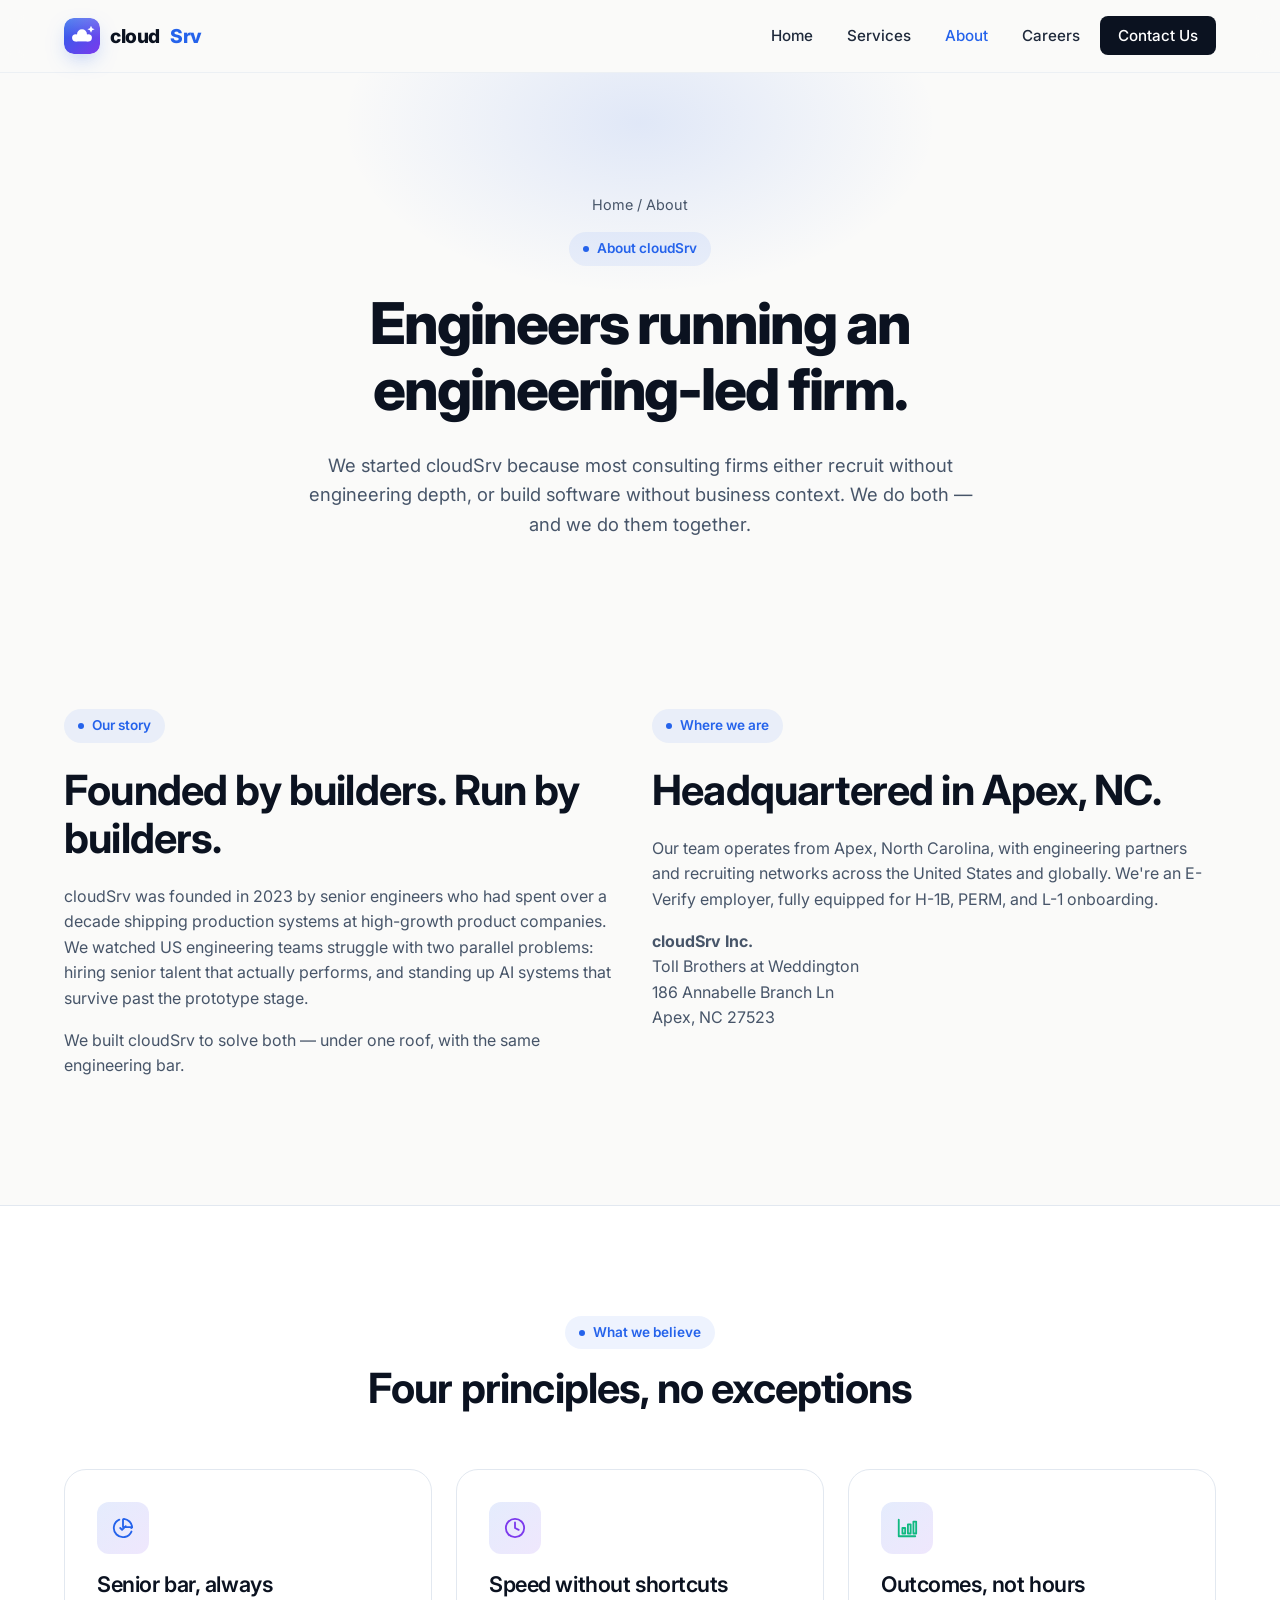
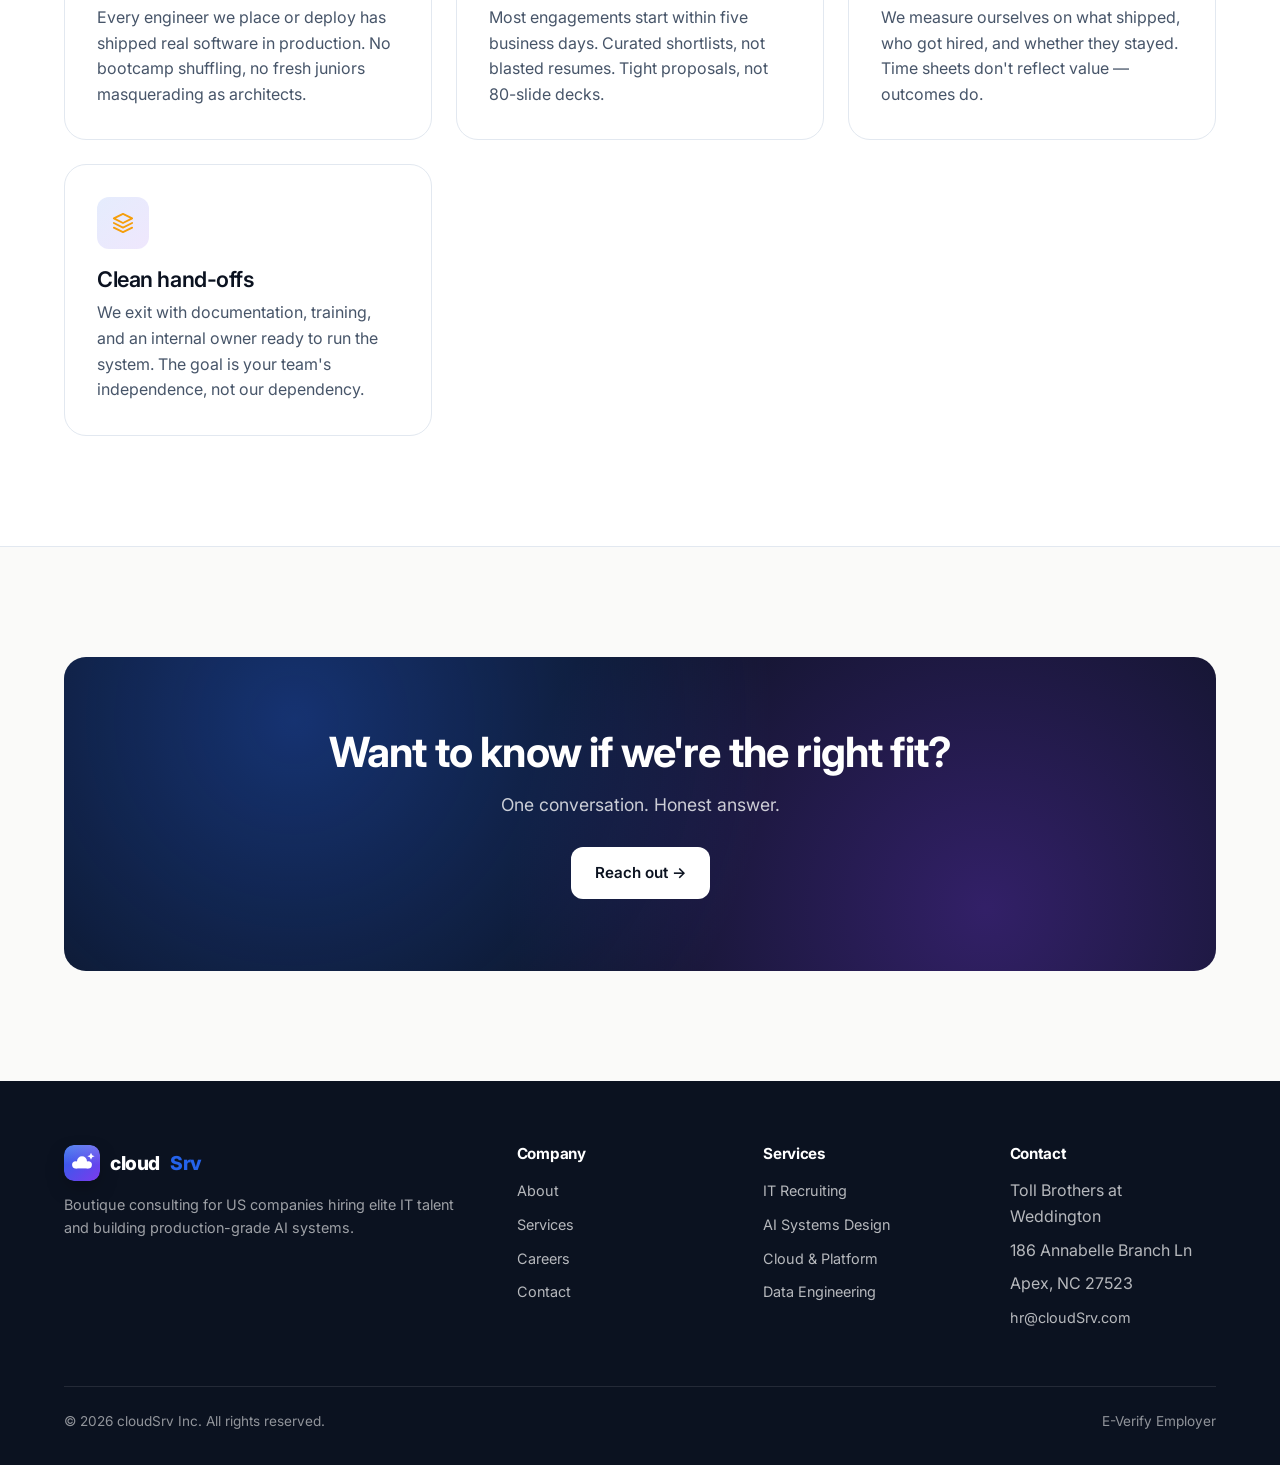
==== aboutus.html @ cf49ca16 "Add custom SVG logo: cloud silhouette with AI spark in gradient mark - New assets/logo.svg (40x40, s" ====
<!DOCTYPE html>
<html lang="en">
<head>
  <meta charset="UTF-8" />
  <meta name="viewport" content="width=device-width, initial-scale=1" />
  <title>About — cloudSrv</title>
  <meta name="description" content="cloudSrv is a US-based consulting firm pairing senior IT recruiting with AI systems design. Engineers running an engineering-led firm." />
  <link rel="icon" type="image/svg+xml" href="assets/logo.svg" />
  <link rel="alternate icon" type="image/png" href="images/favicon.png" />
  <link rel="preconnect" href="https://fonts.googleapis.com" />
  <link rel="preconnect" href="https://fonts.gstatic.com" crossorigin />
  <link href="https://fonts.googleapis.com/css2?family=Inter:wght@400;500;600;700;800;900&display=swap" rel="stylesheet" />
  <link rel="stylesheet" href="assets/style.css" />
</head>
<body>

<nav class="nav">
  <div class="container nav-inner">
    <a href="index.html" class="brand"><img class="brand-mark" src="assets/logo.svg" alt="cloudSrv logo" width="36" height="36">cloud<span class="brand-light">Srv</span></a>
    <button class="nav-toggle" aria-label="Menu" onclick="document.getElementById('navlinks').classList.toggle('open')"><span></span><span></span><span></span></button>
    <ul class="nav-links" id="navlinks">
      <li><a href="index.html">Home</a></li>
      <li><a href="services.html">Services</a></li>
      <li><a href="aboutus.html" class="active">About</a></li>
      <li><a href="careers.html">Careers</a></li>
      <li><a href="contactus.html" class="nav-cta">Contact Us</a></li>
    </ul>
  </div>
</nav>

<section class="page-head">
  <div class="container page-head-inner">
    <div class="crumbs"><a href="index.html">Home</a> / About</div>
    <span class="eyebrow">About cloudSrv</span>
    <h1>Engineers running an<br /><span class="gradient-text">engineering-led firm.</span></h1>
    <p class="lead" style="max-width:680px; margin: 12px auto 0;">We started cloudSrv because most consulting firms either recruit without engineering depth, or build software without business context. We do both — and we do them together.</p>
  </div>
</section>

<section class="section">
  <div class="container">
    <div class="grid grid-2" style="align-items:start;">
      <div>
        <span class="eyebrow">Our story</span>
        <h2>Founded by builders. Run by builders.</h2>
        <p>cloudSrv was founded in 2023 by senior engineers who had spent over a decade shipping production systems at high-growth product companies. We watched US engineering teams struggle with two parallel problems: hiring senior talent that actually performs, and standing up AI systems that survive past the prototype stage.</p>
        <p>We built cloudSrv to solve both — under one roof, with the same engineering bar.</p>
      </div>
      <div>
        <span class="eyebrow">Where we are</span>
        <h2>Headquartered in Apex, NC.</h2>
        <p>Our team operates from Apex, North Carolina, with engineering partners and recruiting networks across the United States and globally. We're an E-Verify employer, fully equipped for H-1B, PERM, and L-1 onboarding.</p>
        <p><strong>cloudSrv Inc.</strong><br />Toll Brothers at Weddington<br />186 Annabelle Branch Ln<br />Apex, NC 27523</p>
      </div>
    </div>
  </div>
</section>

<section class="section section-alt">
  <div class="container">
    <div class="section-head">
      <span class="eyebrow">What we believe</span>
      <h2>Four principles, no exceptions</h2>
    </div>
    <div class="grid grid-2">
      <div class="card">
        <div class="card-icon"><svg width="22" height="22" viewBox="0 0 24 24" fill="none" stroke="#2563EB" stroke-width="2" stroke-linecap="round" stroke-linejoin="round"><path d="m9 12 2 2 4-4"/><path d="M21 12c.552 0 1.005-.449.95-.998a10 10 0 0 0-8.953-8.951c-.55-.055-.998.398-.998.95v8h9z"/><path d="M21.21 15.89A10 10 0 1 1 8 2.83"/></svg></div>
        <h3>Senior bar, always</h3>
        <p>Every engineer we place or deploy has shipped real software in production. No bootcamp shuffling, no fresh juniors masquerading as architects.</p>
      </div>
      <div class="card">
        <div class="card-icon"><svg width="22" height="22" viewBox="0 0 24 24" fill="none" stroke="#7C3AED" stroke-width="2" stroke-linecap="round" stroke-linejoin="round"><circle cx="12" cy="12" r="10"/><polyline points="12 6 12 12 16 14"/></svg></div>
        <h3>Speed without shortcuts</h3>
        <p>Most engagements start within five business days. Curated shortlists, not blasted resumes. Tight proposals, not 80-slide decks.</p>
      </div>
      <div class="card">
        <div class="card-icon"><svg width="22" height="22" viewBox="0 0 24 24" fill="none" stroke="#10B981" stroke-width="2" stroke-linecap="round" stroke-linejoin="round"><path d="M3 3v18h18"/><rect x="7" y="12" width="3" height="6"/><rect x="13" y="8" width="3" height="10"/><rect x="19" y="5" width="3" height="13"/></svg></div>
        <h3>Outcomes, not hours</h3>
        <p>We measure ourselves on what shipped, who got hired, and whether they stayed. Time sheets don't reflect value — outcomes do.</p>
      </div>
      <div class="card">
        <div class="card-icon"><svg width="22" height="22" viewBox="0 0 24 24" fill="none" stroke="#F59E0B" stroke-width="2" stroke-linecap="round" stroke-linejoin="round"><path d="M12 2 2 7l10 5 10-5-10-5z"/><path d="m2 17 10 5 10-5"/><path d="m2 12 10 5 10-5"/></svg></div>
        <h3>Clean hand-offs</h3>
        <p>We exit with documentation, training, and an internal owner ready to run the system. The goal is your team's independence, not our dependency.</p>
      </div>
    </div>
  </div>
</section>

<section class="section">
  <div class="container">
    <div class="cta-band">
      <h2>Want to know if we're the right fit?</h2>
      <p>One conversation. Honest answer.</p>
      <a href="contactus.html" class="btn btn-primary">Reach out →</a>
    </div>
  </div>
</section>

<footer class="footer">
  <div class="container">
    <div class="footer-grid">
      <div>
        <div class="brand"><img class="brand-mark" src="assets/logo.svg" alt="cloudSrv logo" width="36" height="36">cloud<span class="brand-light">Srv</span></div>
        <p>Boutique consulting for US companies hiring elite IT talent and building production-grade AI systems.</p>
      </div>
      <div>
        <h4>Company</h4>
        <ul>
          <li><a href="aboutus.html">About</a></li>
          <li><a href="services.html">Services</a></li>
          <li><a href="careers.html">Careers</a></li>
          <li><a href="contactus.html">Contact</a></li>
        </ul>
      </div>
      <div>
        <h4>Services</h4>
        <ul>
          <li><a href="services.html#talent">IT Recruiting</a></li>
          <li><a href="services.html#ai">AI Systems Design</a></li>
          <li><a href="services.html#cloud">Cloud &amp; Platform</a></li>
          <li><a href="services.html#data">Data Engineering</a></li>
        </ul>
      </div>
      <div>
        <h4>Contact</h4>
        <ul>
          <li>Toll Brothers at Weddington</li>
          <li>186 Annabelle Branch Ln</li>
          <li>Apex, NC 27523</li>
          <li><a href="mailto:hr@cloudSrv.com">hr@cloudSrv.com</a></li>
        </ul>
      </div>
    </div>
    <div class="footer-bottom">
      <span>© 2026 cloudSrv Inc. All rights reserved.</span>
      <span>E-Verify Employer</span>
    </div>
  </div>
</footer>

</body>
</html>
---- assets/style.css ----
/* cloudSrv — Modern Design System */
:root {
  --ink: #0B1220;
  --ink-2: #1E293B;
  --muted: #475569;
  --muted-2: #64748B;
  --line: #E2E8F0;
  --bg: #FAFAF9;
  --surface: #FFFFFF;
  --surface-2: #F4F4F5;
  --accent: #2563EB;
  --accent-2: #7C3AED;
  --accent-soft: rgba(37, 99, 235, 0.08);
  --success: #10B981;
  --shadow-sm: 0 1px 2px rgba(15, 23, 42, 0.06);
  --shadow-md: 0 4px 16px rgba(15, 23, 42, 0.08);
  --shadow-lg: 0 24px 60px -20px rgba(15, 23, 42, 0.18);
  --radius: 14px;
  --radius-lg: 22px;
  --gradient: linear-gradient(135deg, #2563EB 0%, #7C3AED 100%);
  --gradient-soft: linear-gradient(135deg, rgba(37, 99, 235, 0.12) 0%, rgba(124, 58, 237, 0.12) 100%);
  --container: 1200px;
}

* { box-sizing: border-box; }
html, body { margin: 0; padding: 0; }
html { scroll-behavior: smooth; }

body {
  font-family: 'Inter', -apple-system, BlinkMacSystemFont, 'Segoe UI', Roboto, sans-serif;
  color: var(--ink);
  background: var(--bg);
  font-size: 16px;
  line-height: 1.6;
  -webkit-font-smoothing: antialiased;
  -moz-osx-font-smoothing: grayscale;
}

h1, h2, h3, h4, h5 { font-family: 'Inter', sans-serif; letter-spacing: -0.02em; line-height: 1.15; margin: 0 0 0.5em; color: var(--ink); font-weight: 700; }
h1 { font-size: clamp(2.2rem, 5vw, 3.6rem); letter-spacing: -0.035em; font-weight: 800; }
h2 { font-size: clamp(1.7rem, 3.5vw, 2.6rem); font-weight: 700; }
h3 { font-size: 1.35rem; font-weight: 600; }
p { margin: 0 0 1em; color: var(--muted); }
a { color: var(--accent); text-decoration: none; transition: color .2s ease; }
a:hover { color: var(--accent-2); }

.container { max-width: var(--container); margin: 0 auto; padding: 0 24px; }

/* ===== Navigation ===== */
.nav {
  position: sticky; top: 0; z-index: 50;
  backdrop-filter: saturate(180%) blur(14px);
  -webkit-backdrop-filter: saturate(180%) blur(14px);
  background: rgba(250, 250, 249, 0.78);
  border-bottom: 1px solid rgba(226, 232, 240, 0.6);
}
.nav-inner { display: flex; align-items: center; justify-content: space-between; height: 72px; }
.brand { display: flex; align-items: center; gap: 10px; font-weight: 800; font-size: 1.2rem; letter-spacing: -0.02em; color: var(--ink); }
.brand-mark {
  width: 36px; height: 36px;
  display: block;
  border-radius: 10px;
  box-shadow: 0 8px 22px -8px rgba(37, 99, 235, 0.55);
  transition: transform .2s ease, box-shadow .2s ease;
}
.brand:hover .brand-mark { transform: translateY(-1px); box-shadow: 0 12px 28px -10px rgba(124, 58, 237, 0.6); }
.footer .brand-mark { box-shadow: 0 8px 22px -8px rgba(0, 0, 0, 0.6); }
.brand span.brand-light { color: var(--accent); }
.nav-links { display: flex; gap: 6px; align-items: center; list-style: none; padding: 0; margin: 0; }
.nav-links a { color: var(--ink-2); font-weight: 500; padding: 8px 14px; border-radius: 8px; font-size: 0.95rem; transition: all .2s ease; }
.nav-links a:hover { background: var(--surface-2); color: var(--ink); }
.nav-links a.active { color: var(--accent); }
.nav-cta { background: var(--ink) !important; color: white !important; padding: 10px 18px !important; }
.nav-cta:hover { background: var(--accent) !important; color: white !important; }
.nav-toggle { display: none; background: none; border: none; cursor: pointer; padding: 8px; }
.nav-toggle span { display: block; width: 22px; height: 2px; background: var(--ink); margin: 5px 0; transition: .2s; }

/* ===== Buttons ===== */
.btn { display: inline-flex; align-items: center; gap: 8px; padding: 14px 24px; border-radius: 12px; font-weight: 600; font-size: 0.95rem; transition: all .2s ease; cursor: pointer; border: none; }
.btn-primary { background: var(--ink); color: white; }
.btn-primary:hover { background: var(--accent); color: white; transform: translateY(-1px); box-shadow: 0 10px 30px -10px rgba(37, 99, 235, 0.5); }
.btn-secondary { background: transparent; color: var(--ink); border: 1px solid var(--line); }
.btn-secondary:hover { border-color: var(--ink); color: var(--ink); background: var(--surface); }
.btn-accent { background: var(--gradient); color: white; }
.btn-accent:hover { transform: translateY(-1px); box-shadow: 0 14px 36px -10px rgba(37, 99, 235, 0.6); color: white; }

/* ===== Hero ===== */
.hero { padding: clamp(60px, 10vw, 120px) 0 clamp(80px, 12vw, 140px); position: relative; overflow: hidden; }
.hero::before {
  content: ''; position: absolute; top: -200px; right: -200px;
  width: 600px; height: 600px;
  background: radial-gradient(circle, rgba(37, 99, 235, 0.18) 0%, rgba(124, 58, 237, 0.08) 40%, transparent 70%);
  z-index: 0; pointer-events: none;
}
.hero::after {
  content: ''; position: absolute; bottom: -200px; left: -200px;
  width: 500px; height: 500px;
  background: radial-gradient(circle, rgba(124, 58, 237, 0.12) 0%, transparent 70%);
  z-index: 0; pointer-events: none;
}
.hero-inner { position: relative; z-index: 1; max-width: 880px; }
.eyebrow {
  display: inline-flex; align-items: center; gap: 8px;
  padding: 6px 14px; border-radius: 999px;
  background: var(--accent-soft); color: var(--accent);
  font-size: 0.85rem; font-weight: 600;
  margin-bottom: 24px;
}
.eyebrow::before { content: ''; width: 6px; height: 6px; border-radius: 50%; background: var(--accent); }
.hero h1 { margin-bottom: 24px; }
.hero h1 .gradient-text {
  background: var(--gradient); -webkit-background-clip: text; background-clip: text; color: transparent;
}
.hero p.lead { font-size: 1.2rem; color: var(--muted); margin-bottom: 36px; max-width: 640px; }
.hero-ctas { display: flex; gap: 12px; flex-wrap: wrap; }

/* ===== Sections ===== */
.section { padding: clamp(64px, 9vw, 110px) 0; }
.section-head { text-align: center; max-width: 760px; margin: 0 auto 56px; }
.section-head .eyebrow { margin-bottom: 16px; }
.section-head h2 { margin-bottom: 14px; }
.section-head p { font-size: 1.1rem; color: var(--muted); }
.section-alt { background: var(--surface); border-top: 1px solid var(--line); border-bottom: 1px solid var(--line); }

/* ===== Cards / Grid ===== */
.grid { display: grid; gap: 24px; }
.grid-2 { grid-template-columns: repeat(auto-fit, minmax(320px, 1fr)); }
.grid-3 { grid-template-columns: repeat(auto-fit, minmax(280px, 1fr)); }
.grid-4 { grid-template-columns: repeat(auto-fit, minmax(220px, 1fr)); }

.card {
  background: var(--surface);
  border: 1px solid var(--line);
  border-radius: var(--radius-lg);
  padding: 32px;
  transition: all .3s ease;
  position: relative;
  overflow: hidden;
}
.card:hover { transform: translateY(-4px); box-shadow: var(--shadow-lg); border-color: transparent; }
.card-icon {
  width: 52px; height: 52px; border-radius: 12px;
  background: var(--gradient-soft);
  display: grid; place-items: center;
  margin-bottom: 18px;
  font-size: 1.4rem;
}
.card h3 { margin-bottom: 8px; }
.card p { margin-bottom: 0; }
.card-feature { padding: 40px; }
.card-feature h3 { font-size: 1.6rem; }

.card-grad {
  background: var(--gradient);
  color: white; border: none;
}
.card-grad h3, .card-grad p { color: white; }
.card-grad p { opacity: 0.92; }
.card-grad .card-icon { background: rgba(255, 255, 255, 0.18); }

/* ===== Stats strip ===== */
.stats { display: grid; grid-template-columns: repeat(auto-fit, minmax(180px, 1fr)); gap: 24px; padding: 40px 0; border-top: 1px solid var(--line); border-bottom: 1px solid var(--line); }
.stat { text-align: center; }
.stat-num { font-size: clamp(2rem, 4vw, 2.8rem); font-weight: 800; letter-spacing: -0.03em; background: var(--gradient); -webkit-background-clip: text; background-clip: text; color: transparent; }
.stat-label { color: var(--muted); font-size: 0.95rem; }

/* ===== Process steps ===== */
.steps { display: grid; grid-template-columns: repeat(auto-fit, minmax(220px, 1fr)); gap: 24px; counter-reset: step; }
.step { padding: 28px; background: var(--surface); border: 1px solid var(--line); border-radius: var(--radius); counter-increment: step; position: relative; }
.step::before {
  content: counter(step, decimal-leading-zero);
  position: absolute; top: 20px; right: 24px;
  font-size: 2.4rem; font-weight: 800; letter-spacing: -0.03em;
  background: var(--gradient); -webkit-background-clip: text; background-clip: text; color: transparent;
  opacity: 0.4;
}
.step h4 { margin: 0 0 8px; font-size: 1.1rem; }
.step p { margin: 0; font-size: 0.95rem; }

/* ===== CTA band ===== */
.cta-band {
  background: var(--ink);
  color: white;
  border-radius: var(--radius-lg);
  padding: clamp(40px, 6vw, 72px);
  text-align: center;
  position: relative; overflow: hidden;
}
.cta-band::before {
  content: ''; position: absolute; inset: 0;
  background: radial-gradient(circle at 20% 20%, rgba(37, 99, 235, 0.4), transparent 50%),
              radial-gradient(circle at 80% 80%, rgba(124, 58, 237, 0.35), transparent 50%);
  pointer-events: none;
}
.cta-band > * { position: relative; z-index: 1; }
.cta-band h2 { color: white; margin-bottom: 14px; }
.cta-band p { color: rgba(255, 255, 255, 0.78); font-size: 1.1rem; margin-bottom: 28px; }
.cta-band .btn-primary { background: white; color: var(--ink); }
.cta-band .btn-primary:hover { background: var(--accent); color: white; }

/* ===== Page headers (inner pages) ===== */
.page-head { padding: clamp(80px, 10vw, 120px) 0 clamp(40px, 6vw, 60px); position: relative; overflow: hidden; }
.page-head::before {
  content: ''; position: absolute; top: -150px; left: 50%; transform: translateX(-50%);
  width: 700px; height: 400px;
  background: radial-gradient(ellipse, rgba(37, 99, 235, 0.12) 0%, transparent 60%);
  pointer-events: none;
}
.page-head-inner { position: relative; z-index: 1; text-align: center; }
.crumbs { color: var(--muted); font-size: 0.9rem; margin-bottom: 16px; }
.crumbs a { color: var(--muted); }
.crumbs a:hover { color: var(--accent); }

/* ===== Job posting card (careers) ===== */
.job {
  background: var(--surface);
  border: 1px solid var(--line);
  border-radius: var(--radius-lg);
  padding: 40px;
  margin-bottom: 32px;
  box-shadow: var(--shadow-sm);
}
.job-header { display: flex; flex-wrap: wrap; justify-content: space-between; align-items: flex-start; gap: 16px; padding-bottom: 24px; margin-bottom: 28px; border-bottom: 1px solid var(--line); }
.job-title h2 { font-size: 1.7rem; margin-bottom: 8px; }
.job-meta { display: flex; gap: 16px; flex-wrap: wrap; font-size: 0.9rem; color: var(--muted); }
.job-meta span { display: inline-flex; align-items: center; gap: 6px; }
.job-tag { display: inline-block; padding: 6px 14px; background: var(--accent-soft); color: var(--accent); border-radius: 999px; font-size: 0.85rem; font-weight: 600; }
.job-section { margin-bottom: 22px; }
.job-section:last-child { margin-bottom: 0; }
.job-section h4 { font-size: 0.85rem; text-transform: uppercase; letter-spacing: 0.08em; color: var(--muted); font-weight: 600; margin-bottom: 8px; }
.job-section p, .job-section li { color: var(--ink-2); }
.job-section ul { padding-left: 20px; margin: 0; }
.job-section ul li { margin-bottom: 6px; }
.job-skills { display: flex; flex-wrap: wrap; gap: 8px; }
.job-skills span { padding: 6px 12px; background: var(--surface-2); border-radius: 8px; font-size: 0.85rem; color: var(--ink-2); border: 1px solid var(--line); }
.job-apply { background: var(--surface-2); border-radius: var(--radius); padding: 20px 24px; margin-top: 28px; }
.job-apply strong { color: var(--ink); }

/* ===== Contact ===== */
.contact-grid { display: grid; grid-template-columns: 1fr 1fr; gap: 48px; align-items: start; }
@media (max-width: 768px) { .contact-grid { grid-template-columns: 1fr; gap: 32px; } }
.contact-info { display: flex; flex-direction: column; gap: 20px; }
.contact-item { display: flex; gap: 14px; align-items: flex-start; padding: 16px; background: var(--surface); border: 1px solid var(--line); border-radius: var(--radius); }
.contact-item-icon { width: 40px; height: 40px; border-radius: 10px; background: var(--accent-soft); display: grid; place-items: center; flex-shrink: 0; }
.contact-item h4 { font-size: 0.85rem; text-transform: uppercase; letter-spacing: 0.06em; color: var(--muted); font-weight: 600; margin-bottom: 4px; }
.contact-item p { margin: 0; color: var(--ink); }
.form-row { display: grid; grid-template-columns: 1fr 1fr; gap: 16px; margin-bottom: 16px; }
@media (max-width: 600px) { .form-row { grid-template-columns: 1fr; } }
.form-field { display: flex; flex-direction: column; gap: 6px; margin-bottom: 16px; }
.form-field label { font-size: 0.85rem; font-weight: 600; color: var(--ink-2); }
.form-field input, .form-field textarea { padding: 12px 14px; border: 1px solid var(--line); border-radius: 10px; font-family: inherit; font-size: 0.95rem; background: var(--surface); transition: border-color .2s; }
.form-field input:focus, .form-field textarea:focus { outline: none; border-color: var(--accent); box-shadow: 0 0 0 3px var(--accent-soft); }
.form-field textarea { min-height: 140px; resize: vertical; }

/* ===== Footer ===== */
.footer { background: var(--ink); color: rgba(255, 255, 255, 0.7); padding: 64px 0 32px; }
.footer-grid { display: grid; grid-template-columns: 2fr 1fr 1fr 1fr; gap: 40px; margin-bottom: 48px; }
@media (max-width: 768px) { .footer-grid { grid-template-columns: 1fr 1fr; } }
@media (max-width: 480px) { .footer-grid { grid-template-columns: 1fr; } }
.footer h4 { color: white; font-size: 0.95rem; margin-bottom: 16px; }
.footer p { color: rgba(255, 255, 255, 0.6); font-size: 0.9rem; }
.footer ul { list-style: none; padding: 0; margin: 0; }
.footer ul li { margin-bottom: 8px; }
.footer ul a { color: rgba(255, 255, 255, 0.7); font-size: 0.9rem; }
.footer ul a:hover { color: white; }
.footer .brand { color: white; margin-bottom: 12px; }
.footer-bottom { border-top: 1px solid rgba(255, 255, 255, 0.1); padding-top: 24px; display: flex; justify-content: space-between; align-items: center; flex-wrap: wrap; gap: 12px; font-size: 0.85rem; color: rgba(255, 255, 255, 0.55); }
.footer-bottom a { color: rgba(255, 255, 255, 0.7); }

/* ===== Utility ===== */
.mt-0 { margin-top: 0; }
.text-center { text-align: center; }
.lead { font-size: 1.15rem; color: var(--muted); }
.divider { height: 1px; background: var(--line); margin: 48px 0; border: none; }

/* ===== Mobile ===== */
@media (max-width: 820px) {
  .nav-toggle { display: block; }
  .nav-links { display: none; position: absolute; top: 72px; left: 0; right: 0; background: var(--surface); border-bottom: 1px solid var(--line); flex-direction: column; padding: 16px; gap: 4px; box-shadow: var(--shadow-md); }
  .nav-links.open { display: flex; }
  .nav-links a { width: 100%; padding: 12px 16px; }
}
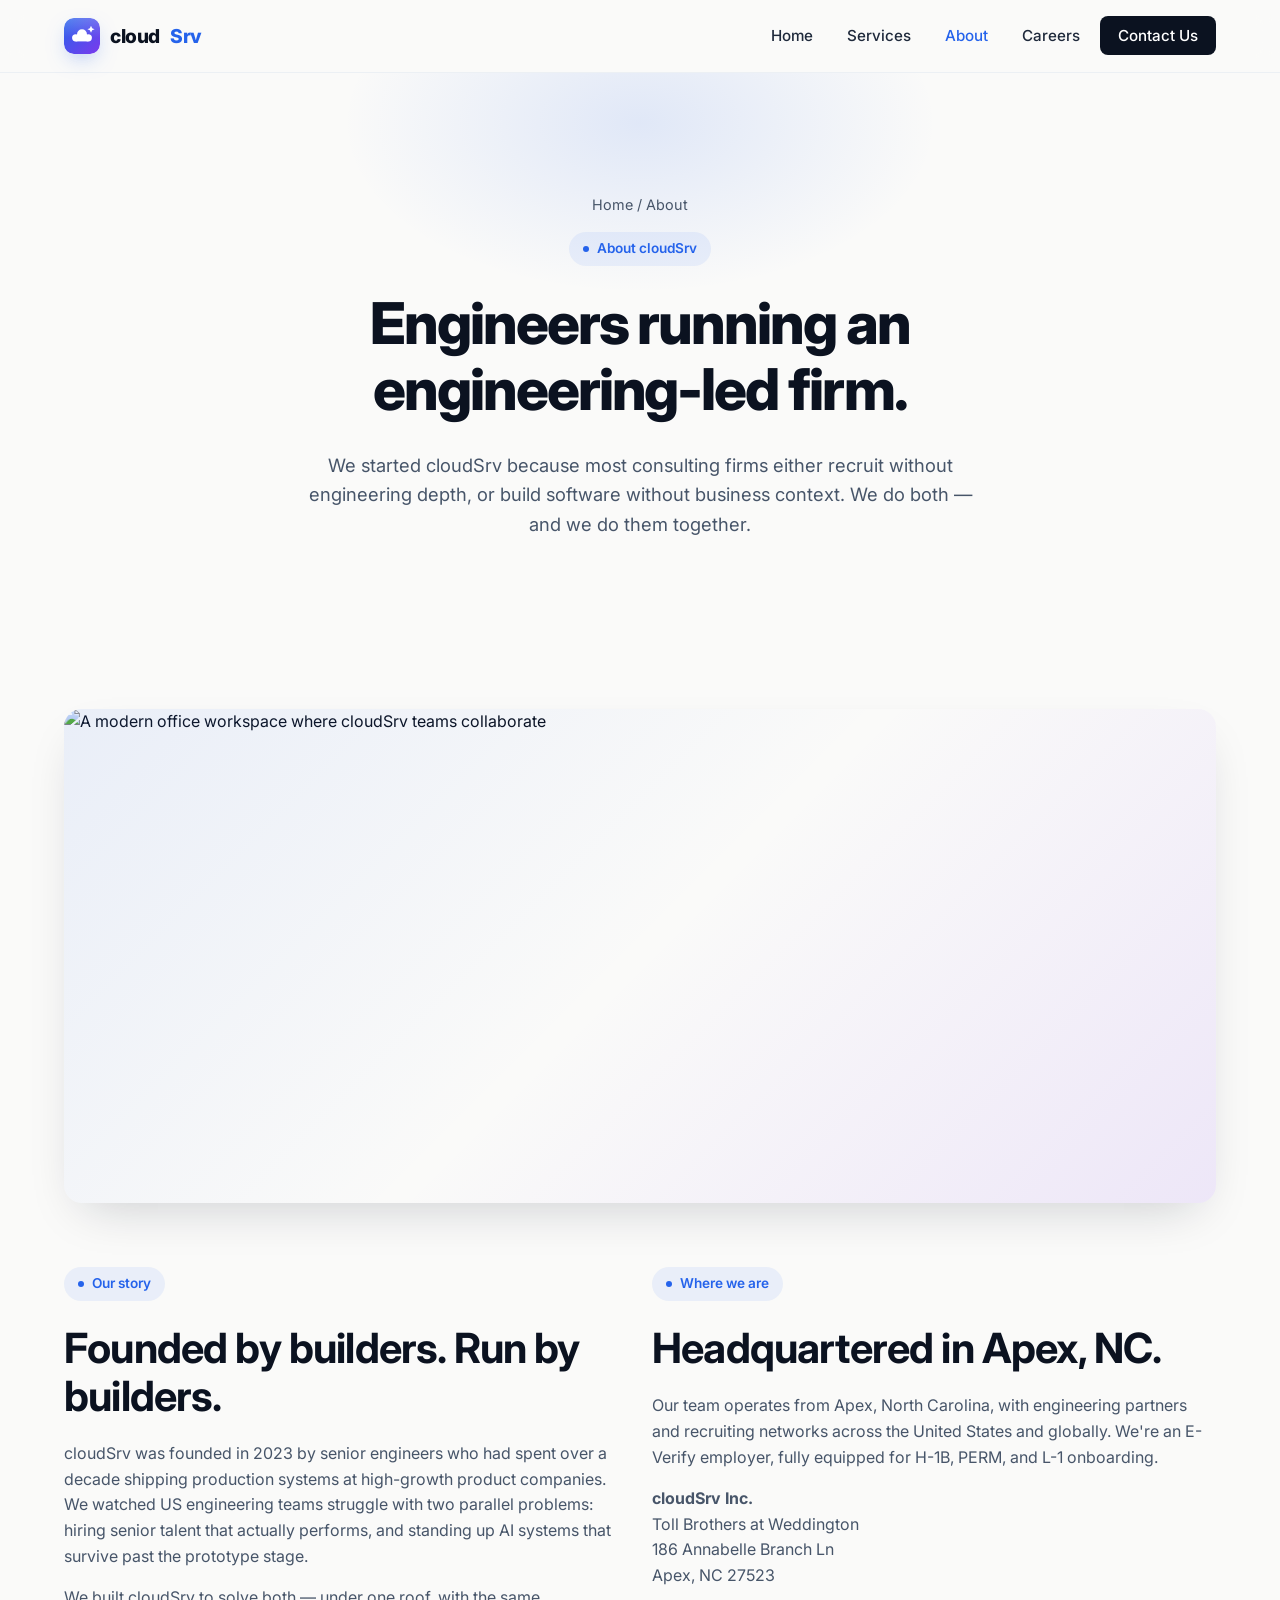
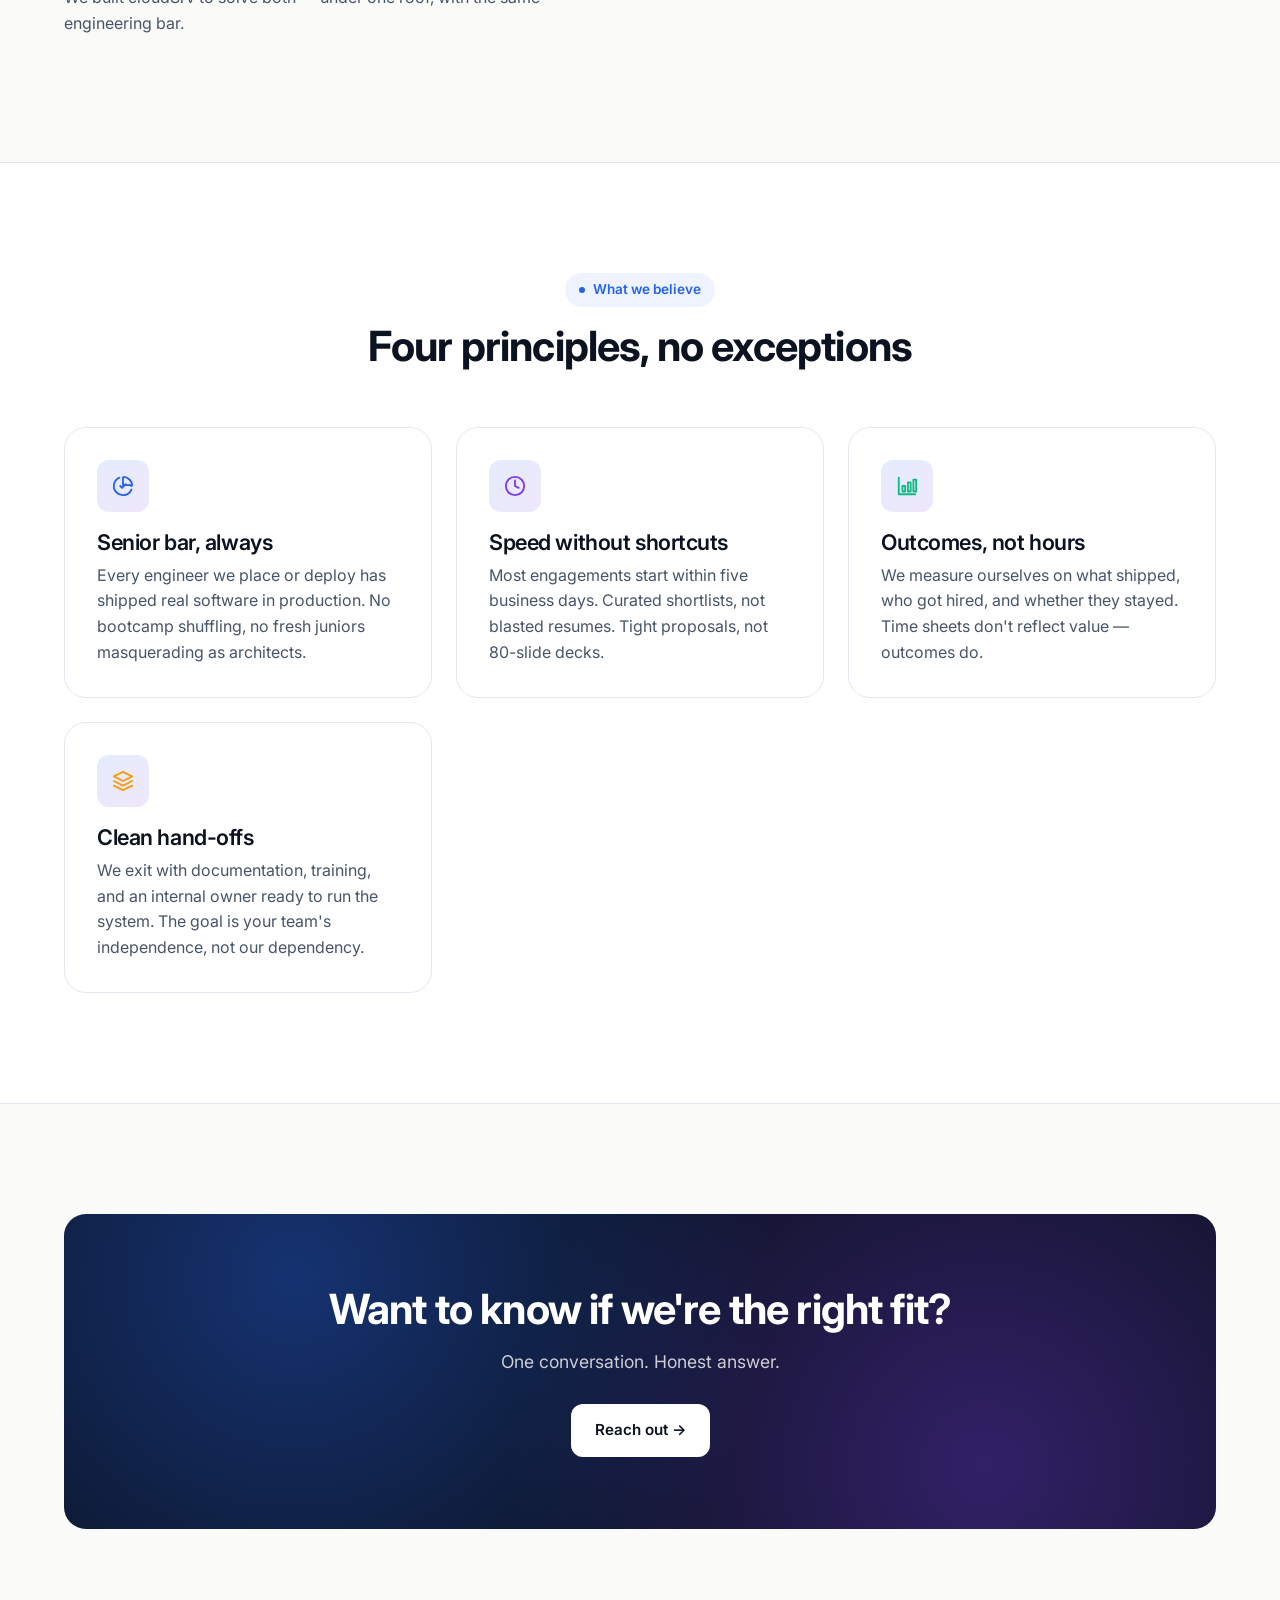
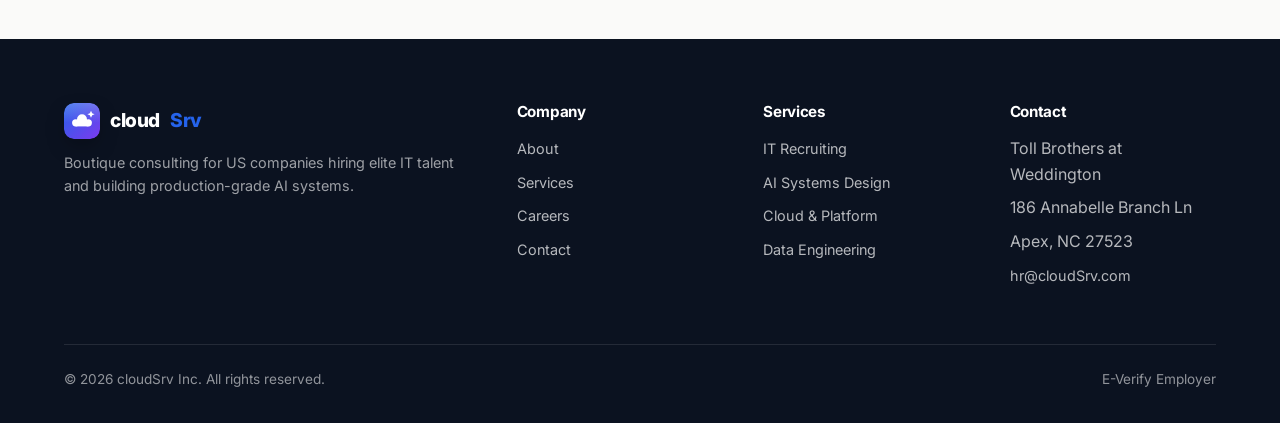
==== commit 86ca9d3a: "Add hero and section photography (Unsplash CDN) - Home: 2-column hero with team collaboration photo " ====
--- a/aboutus.html
+++ b/aboutus.html
@@ -39,6 +39,9 @@
 
 <section class="section">
   <div class="container">
+    <div class="section-media" style="margin-bottom:64px;">
+      <img src="https://images.unsplash.com/photo-1497366754035-f200968a6e72?w=1600&amp;q=80&amp;auto=format&amp;fit=crop" alt="A modern office workspace where cloudSrv teams collaborate" loading="lazy" style="aspect-ratio: 21/9;" />
+    </div>
     <div class="grid grid-2" style="align-items:start;">
       <div>
         <span class="eyebrow">Our story</span>
--- a/assets/style.css
+++ b/assets/style.css
@@ -99,6 +99,18 @@
   z-index: 0; pointer-events: none;
 }
 .hero-inner { position: relative; z-index: 1; max-width: 880px; }
+.hero-grid { display: grid; grid-template-columns: 1.05fr 1fr; gap: 64px; align-items: center; position: relative; z-index: 1; }
+.hero-grid .hero-inner { max-width: none; }
+@media (max-width: 960px) { .hero-grid { grid-template-columns: 1fr; gap: 48px; } }
+.hero-media { position: relative; border-radius: 22px; overflow: hidden; box-shadow: 0 28px 60px -22px rgba(15, 23, 42, 0.28); transform: rotate(0.2deg); }
+.hero-media img { width: 100%; height: 100%; object-fit: cover; aspect-ratio: 4/3.2; display: block; }
+.hero-media::after { content: ''; position: absolute; inset: 0; background: linear-gradient(135deg, rgba(37, 99, 235, 0.14), transparent 45%, rgba(124, 58, 237, 0.18)); pointer-events: none; }
+.hero-media-badge { position: absolute; bottom: 18px; left: 18px; padding: 8px 14px; border-radius: 999px; background: rgba(255, 255, 255, 0.94); backdrop-filter: blur(10px); font-size: 0.85rem; font-weight: 600; color: var(--ink); display: inline-flex; align-items: center; gap: 8px; box-shadow: var(--shadow-md); }
+.hero-media-badge::before { content: ''; width: 8px; height: 8px; border-radius: 50%; background: var(--success); box-shadow: 0 0 0 4px rgba(16, 185, 129, 0.2); }
+.section-media { border-radius: 18px; overflow: hidden; box-shadow: 0 20px 48px -20px rgba(15, 23, 42, 0.22); position: relative; }
+.section-media img { width: 100%; aspect-ratio: 16/10; object-fit: cover; display: block; transition: transform .5s ease; }
+.section-media:hover img { transform: scale(1.03); }
+.section-media::after { content: ''; position: absolute; inset: 0; background: linear-gradient(135deg, rgba(37, 99, 235, 0.08), transparent 50%, rgba(124, 58, 237, 0.1)); pointer-events: none; }
 .eyebrow {
   display: inline-flex; align-items: center; gap: 8px;
   padding: 6px 14px; border-radius: 999px;
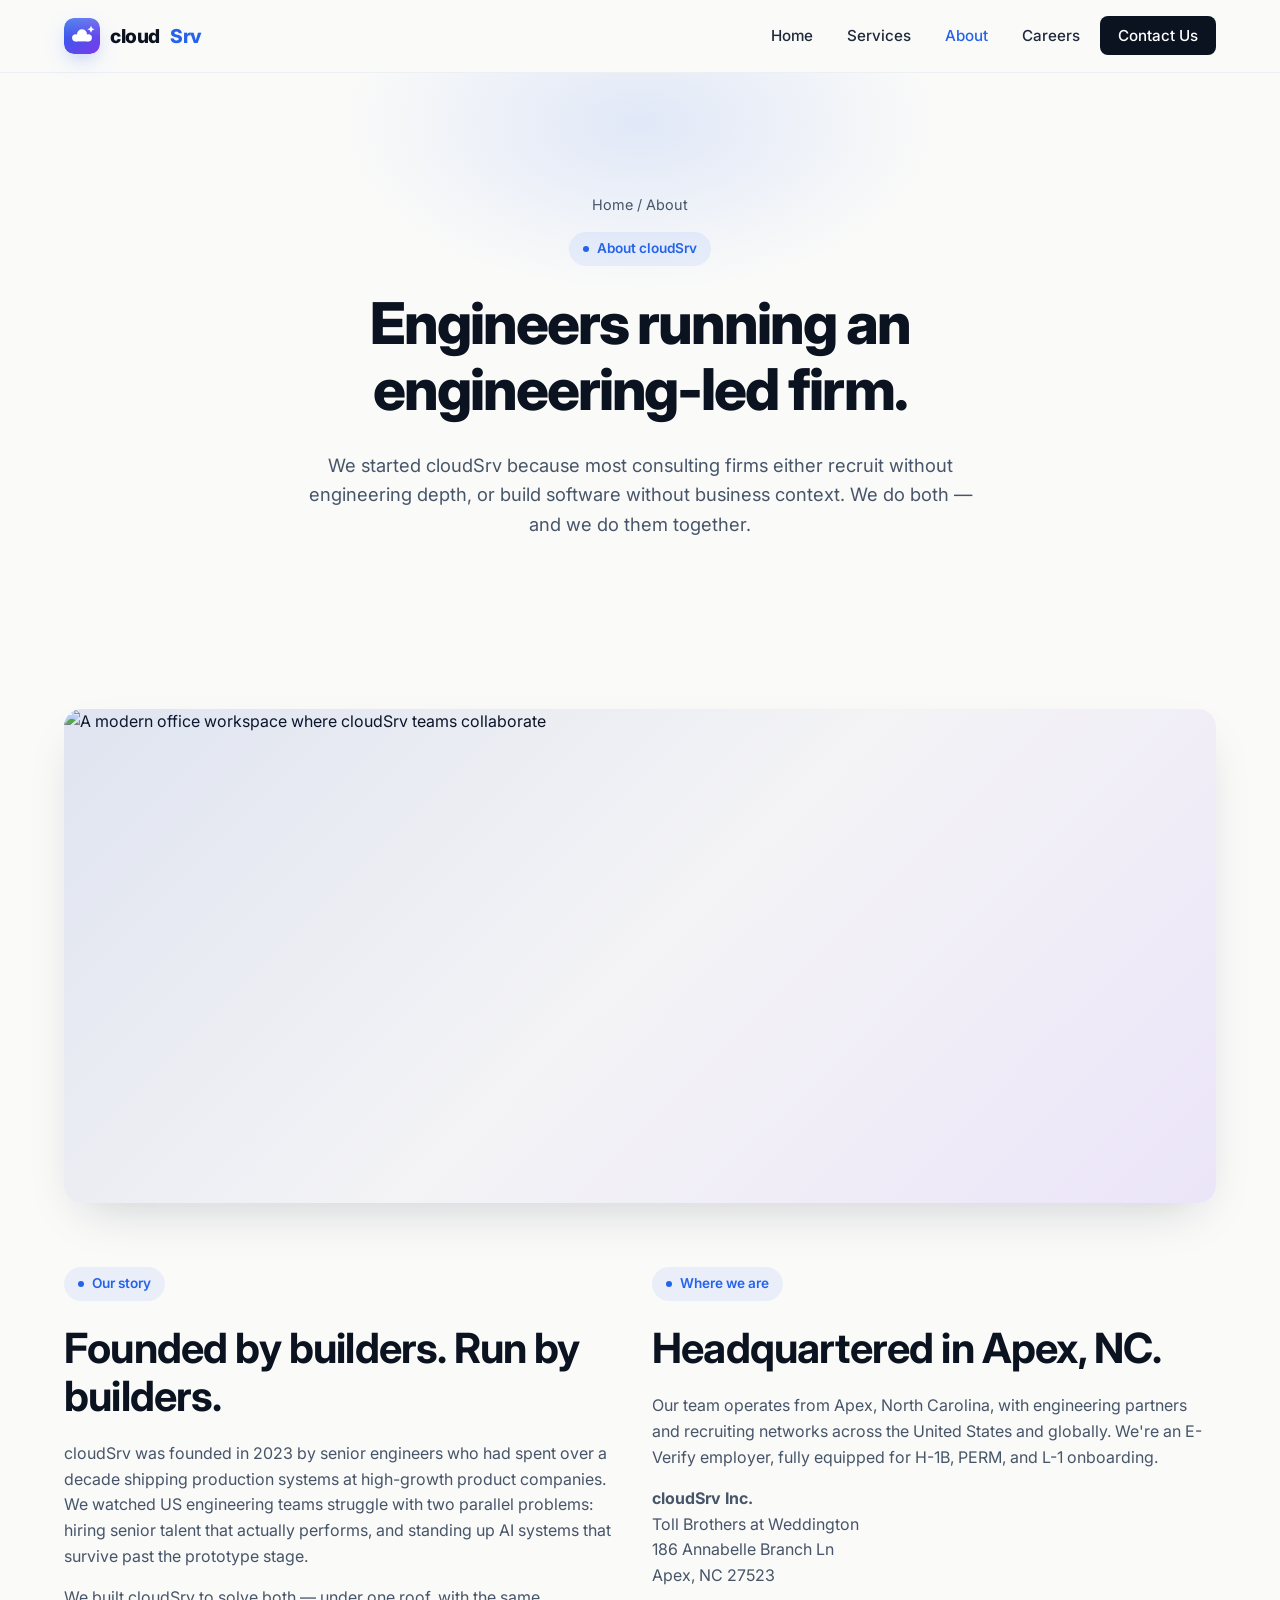
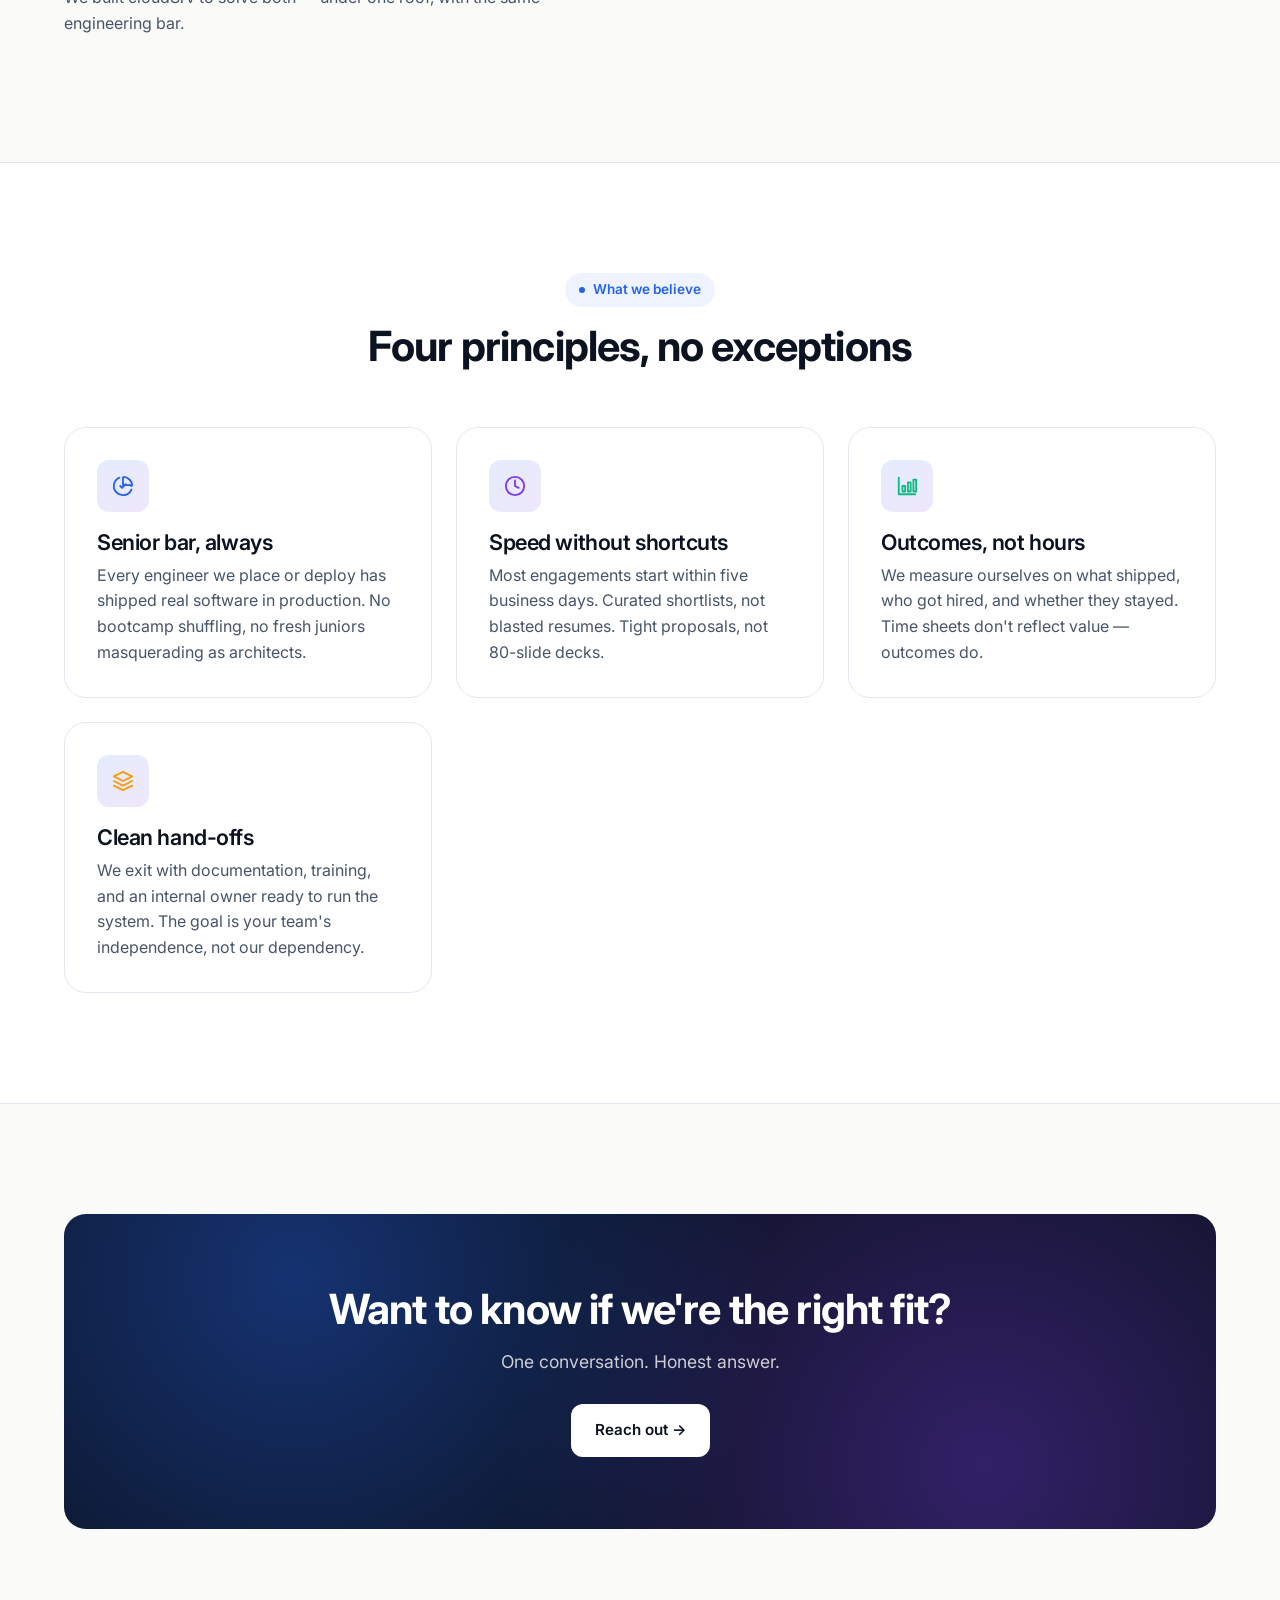
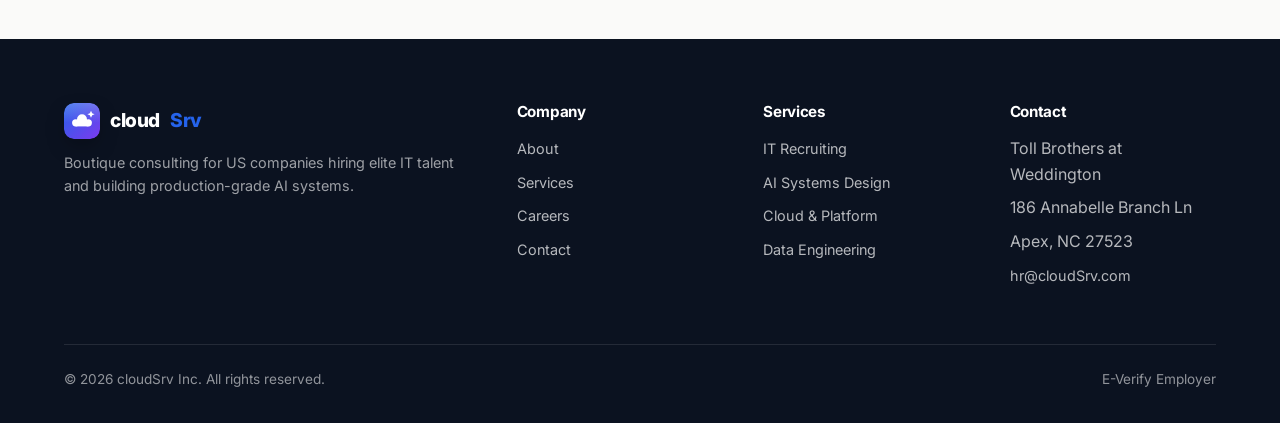
==== commit 1e11e10c: "Polish: a11y, focus rings, mobile nav slide, print, reduced-motion CSS: - :focus-visible rings on al" ====
--- a/aboutus.html
+++ b/aboutus.html
@@ -13,6 +13,7 @@
   <link rel="stylesheet" href="assets/style.css" />
 </head>
 <body>
+<a href="#main" class="skip-link">Skip to content</a>
 
 <nav class="nav">
   <div class="container nav-inner">
@@ -27,6 +28,7 @@
     </ul>
   </div>
 </nav>
+<main id="main">
 
 <section class="page-head">
   <div class="container page-head-inner">
@@ -100,6 +102,7 @@
   </div>
 </section>
 
+</main>
 <footer class="footer">
   <div class="container">
     <div class="footer-grid">
--- a/assets/style.css
+++ b/assets/style.css
@@ -70,8 +70,8 @@
 .nav-links a { color: var(--ink-2); font-weight: 500; padding: 8px 14px; border-radius: 8px; font-size: 0.95rem; transition: all .2s ease; }
 .nav-links a:hover { background: var(--surface-2); color: var(--ink); }
 .nav-links a.active { color: var(--accent); }
-.nav-cta { background: var(--ink) !important; color: white !important; padding: 10px 18px !important; }
-.nav-cta:hover { background: var(--accent) !important; color: white !important; }
+.nav-links a.nav-cta { background: var(--ink); color: white; padding: 10px 18px; }
+.nav-links a.nav-cta:hover { background: var(--accent); color: white; }
 .nav-toggle { display: none; background: none; border: none; cursor: pointer; padding: 8px; }
 .nav-toggle span { display: block; width: 22px; height: 2px; background: var(--ink); margin: 5px 0; transition: .2s; }
 
@@ -288,7 +288,113 @@
 /* ===== Mobile ===== */
 @media (max-width: 820px) {
   .nav-toggle { display: block; }
-  .nav-links { display: none; position: absolute; top: 72px; left: 0; right: 0; background: var(--surface); border-bottom: 1px solid var(--line); flex-direction: column; padding: 16px; gap: 4px; box-shadow: var(--shadow-md); }
-  .nav-links.open { display: flex; }
+  .nav-links {
+    position: absolute; top: 72px; left: 0; right: 0;
+    background: var(--surface); border-bottom: 1px solid var(--line);
+    flex-direction: column; padding: 16px; gap: 4px;
+    box-shadow: var(--shadow-md);
+    transform: translateY(-8px); opacity: 0; pointer-events: none;
+    transition: opacity .22s ease, transform .22s ease;
+  }
+  .nav-links.open { transform: translateY(0); opacity: 1; pointer-events: auto; }
   .nav-links a { width: 100%; padding: 12px 16px; }
 }
+
+/* =====================================================================
+   A11Y & POLISH
+   ===================================================================== */
+
+:root { color-scheme: light; }
+::selection { background: rgba(37, 99, 235, 0.18); color: var(--ink); }
+html { scroll-padding-top: 88px; }
+img { max-width: 100%; height: auto; }
+
+/* Skip-to-content link (visible only when focused) */
+.skip-link {
+  position: absolute; top: -100px; left: 16px; z-index: 200;
+  background: var(--ink); color: white;
+  padding: 12px 18px; border-radius: 10px;
+  font-weight: 600; font-size: 0.9rem;
+  text-decoration: none;
+  transition: top .2s ease;
+}
+.skip-link:focus { top: 16px; color: white; outline: 3px solid var(--accent); outline-offset: 3px; }
+
+/* Visible keyboard focus rings */
+:focus-visible {
+  outline: 3px solid rgba(37, 99, 235, 0.45);
+  outline-offset: 3px;
+  border-radius: 4px;
+}
+.btn:focus-visible,
+.nav-links a:focus-visible,
+.brand:focus-visible,
+.footer ul a:focus-visible,
+.crumbs a:focus-visible {
+  outline-color: var(--accent);
+  outline-offset: 4px;
+}
+.nav-toggle:focus-visible { outline: 3px solid var(--accent); outline-offset: 2px; }
+.form-field input:focus-visible,
+.form-field textarea:focus-visible {
+  outline: none; /* the existing box-shadow ring handles it */
+}
+
+/* Image loading placeholder (subtle gradient while images load) */
+.hero-media,
+.section-media { background: linear-gradient(135deg, #EFEFF1 0%, #F8F8FA 100%); }
+
+/* Card top accent line on hover */
+.card { isolation: isolate; }
+.card::before {
+  content: ''; position: absolute; top: 0; left: 0; right: 0; height: 3px;
+  background: var(--gradient); opacity: 0;
+  transition: opacity .3s ease;
+  pointer-events: none;
+}
+.card:hover::before { opacity: 1; }
+.card-grad::before { display: none; }
+
+/* Hero image gentle float */
+@keyframes hero-float {
+  0%, 100% { transform: rotate(0.2deg) translateY(0); }
+  50%      { transform: rotate(0.2deg) translateY(-6px); }
+}
+.hero-media { animation: hero-float 7s ease-in-out infinite; will-change: transform; }
+
+/* Subtle custom scrollbar */
+* { scrollbar-width: thin; scrollbar-color: rgba(15, 23, 42, 0.18) transparent; }
+::-webkit-scrollbar { width: 10px; height: 10px; }
+::-webkit-scrollbar-thumb {
+  background: rgba(15, 23, 42, 0.18);
+  border-radius: 999px;
+  border: 2px solid transparent;
+  background-clip: content-box;
+}
+::-webkit-scrollbar-thumb:hover { background: rgba(15, 23, 42, 0.3); background-clip: content-box; }
+
+/* Reduced motion: respect user preference */
+@media (prefers-reduced-motion: reduce) {
+  *, *::before, *::after {
+    animation-duration: 0.01ms !important;
+    animation-iteration-count: 1 !important;
+    transition-duration: 0.01ms !important;
+    scroll-behavior: auto !important;
+  }
+  .hero-media { animation: none; }
+  .card:hover, .btn:hover, .brand:hover .brand-mark { transform: none !important; }
+  .section-media:hover img { transform: none !important; }
+}
+
+/* Print: clean job-posting print view */
+@media print {
+  .nav, .footer, .cta-band, .hero-ctas, .nav-toggle,
+  .skip-link, .hero::before, .hero::after, .page-head::before,
+  .hero-media, .section-media { display: none !important; }
+  html, body { background: white; color: black; }
+  .hero, .section { padding: 16px 0; }
+  .job { border: 1px solid #000; box-shadow: none; padding: 24px; }
+  a { color: black; text-decoration: underline; }
+  .eyebrow { background: none; padding: 0; color: black; }
+  .eyebrow::before { display: none; }
+}
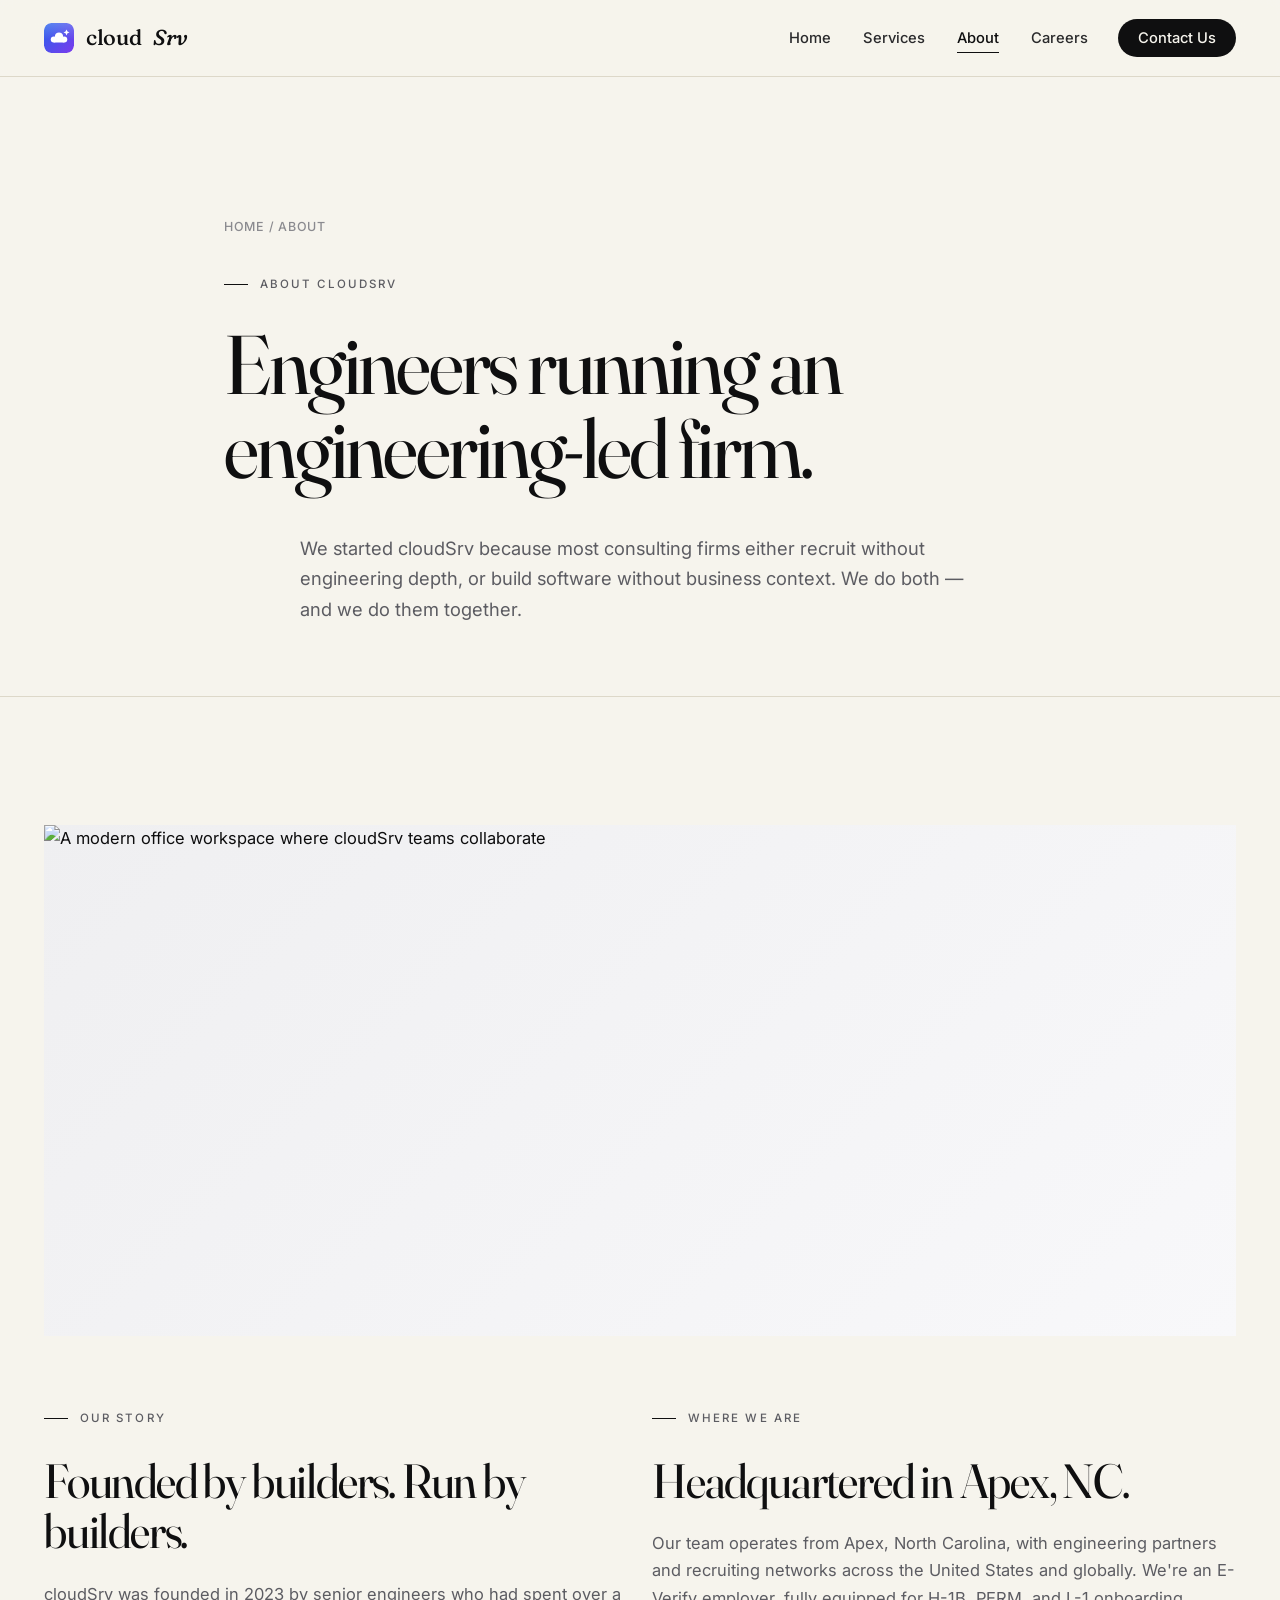
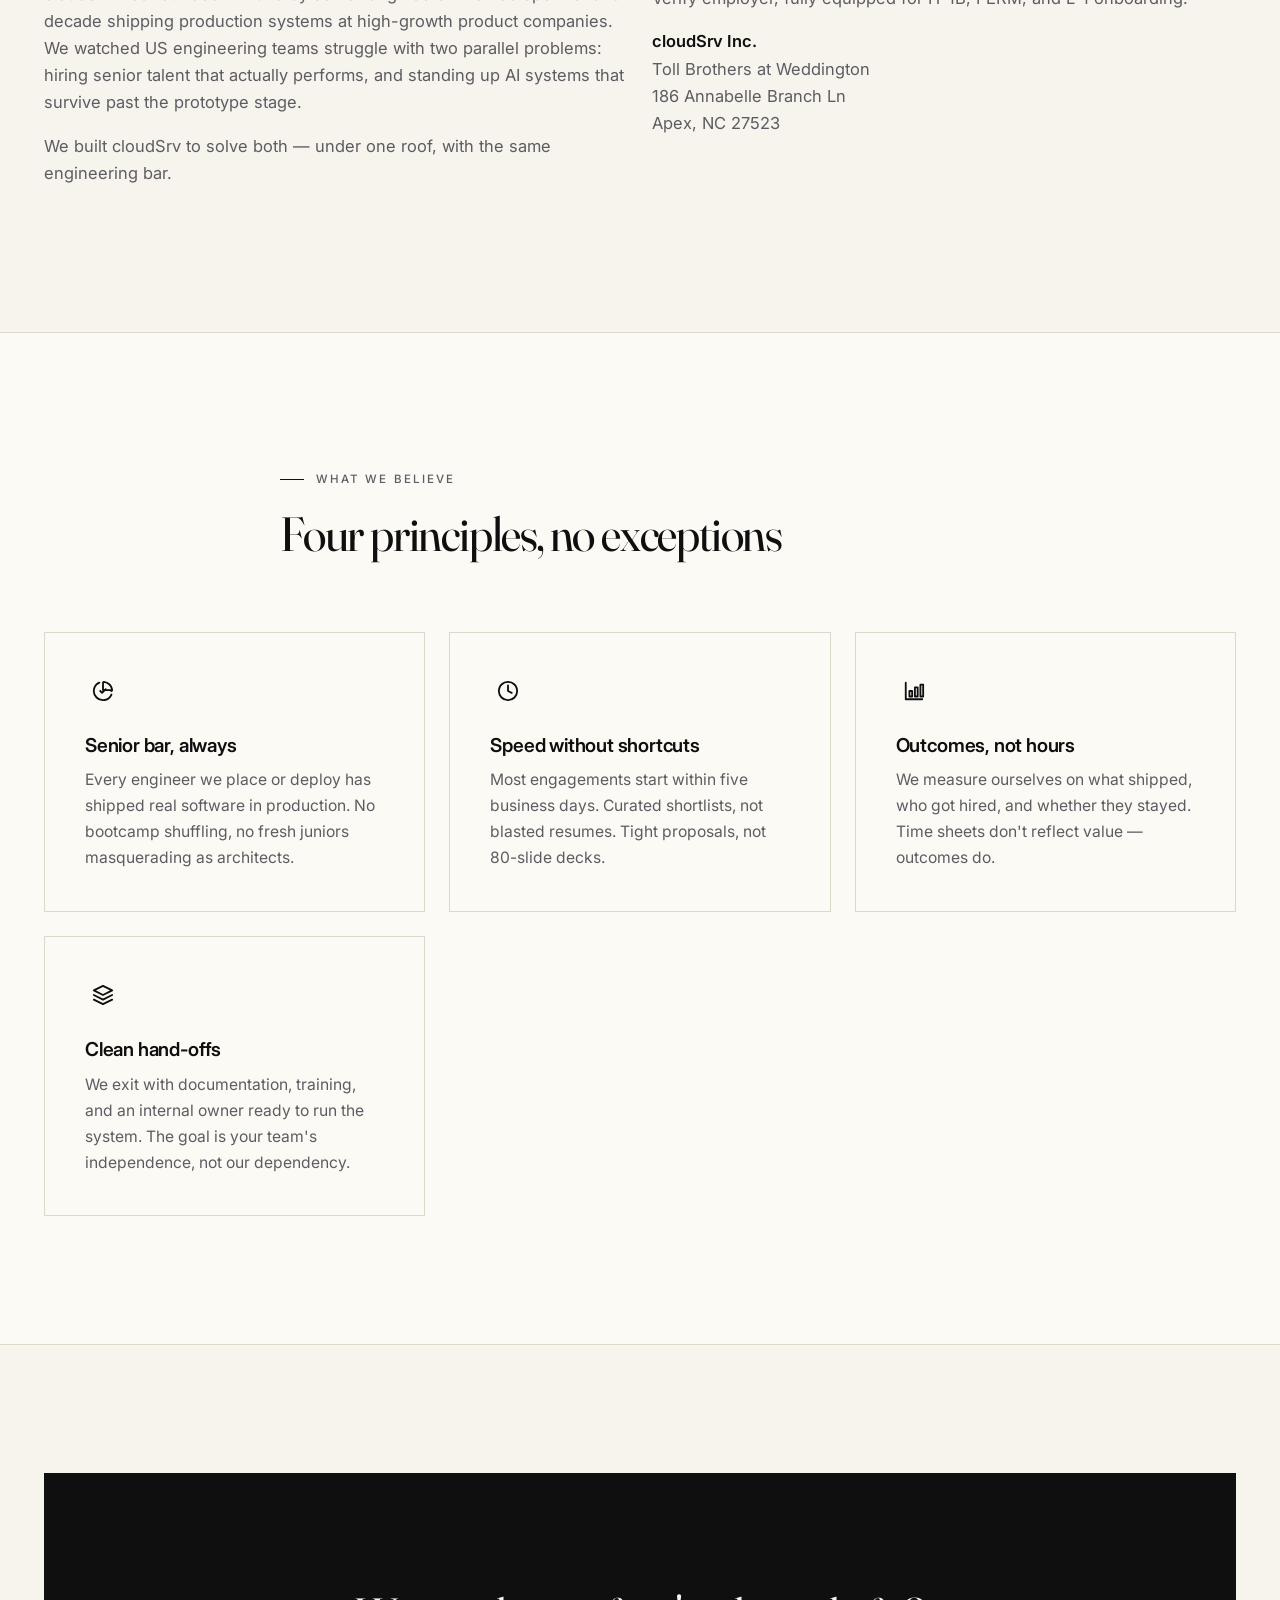
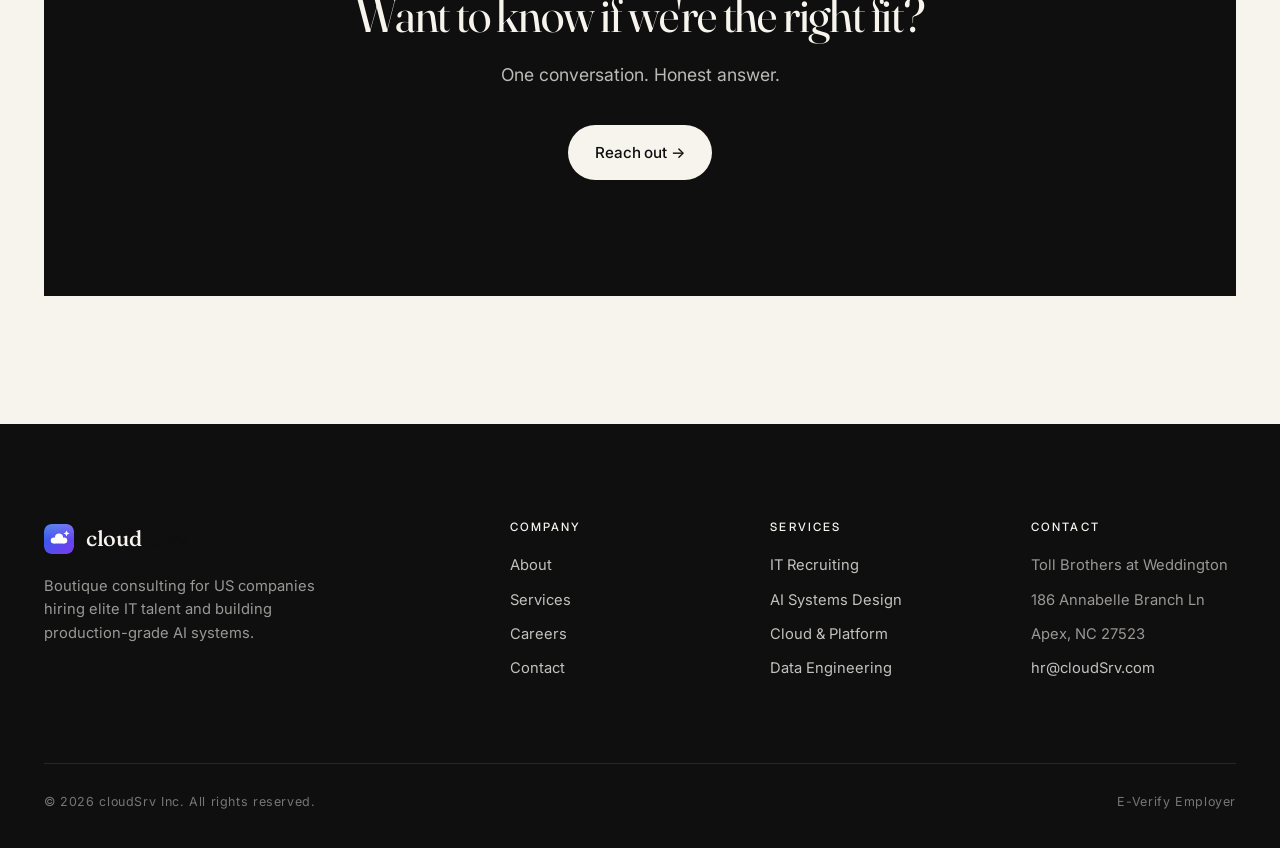
==== commit b910a532: "Editorial redesign: serif display, cream palette, hairline aesthetic Major typographic and aesthetic" ====
--- a/aboutus.html
+++ b/aboutus.html
@@ -9,7 +9,7 @@
   <link rel="alternate icon" type="image/png" href="images/favicon.png" />
   <link rel="preconnect" href="https://fonts.googleapis.com" />
   <link rel="preconnect" href="https://fonts.gstatic.com" crossorigin />
-  <link href="https://fonts.googleapis.com/css2?family=Inter:wght@400;500;600;700;800;900&display=swap" rel="stylesheet" />
+  <link href="https://fonts.googleapis.com/css2?family=Fraunces:opsz,wght,SOFT@9..144,300..700,0..100&family=Inter:wght@400;500;600;700&display=swap" rel="stylesheet" />
   <link rel="stylesheet" href="assets/style.css" />
 </head>
 <body>
--- a/assets/style.css
+++ b/assets/style.css
@@ -1,25 +1,29 @@
-/* cloudSrv — Modern Design System */
+/* cloudSrv — Editorial Design System */
 :root {
-  --ink: #0B1220;
-  --ink-2: #1E293B;
-  --muted: #475569;
-  --muted-2: #64748B;
-  --line: #E2E8F0;
-  --bg: #FAFAF9;
-  --surface: #FFFFFF;
-  --surface-2: #F4F4F5;
-  --accent: #2563EB;
-  --accent-2: #7C3AED;
-  --accent-soft: rgba(37, 99, 235, 0.08);
-  --success: #10B981;
-  --shadow-sm: 0 1px 2px rgba(15, 23, 42, 0.06);
-  --shadow-md: 0 4px 16px rgba(15, 23, 42, 0.08);
-  --shadow-lg: 0 24px 60px -20px rgba(15, 23, 42, 0.18);
-  --radius: 14px;
-  --radius-lg: 22px;
-  --gradient: linear-gradient(135deg, #2563EB 0%, #7C3AED 100%);
-  --gradient-soft: linear-gradient(135deg, rgba(37, 99, 235, 0.12) 0%, rgba(124, 58, 237, 0.12) 100%);
-  --container: 1200px;
+  /* Palette: warm cream + deep navy. One accent. No gradient soup. */
+  --bg:         #F6F4ED;        /* warm cream */
+  --surface:    #FBFAF5;        /* pure paper */
+  --surface-2:  #EFECDF;        /* recessed cream */
+  --ink:        #0F0F10;        /* near-black, never pure */
+  --ink-2:      #2A2A2C;
+  --muted:      #5C5C62;
+  --muted-2:    #8A8A8F;
+  --line:       #DDD8C9;        /* warm hairline */
+  --line-strong:#1A1A1C;
+  --accent:     #15233E;        /* deep navy — the only accent */
+  --accent-soft:rgba(21, 35, 62, 0.06);
+  --accent-2:   #C2410C;        /* burnt sienna — reserved for rare emphasis */
+  --success:    #166534;
+  --gradient:   linear-gradient(135deg, #2563EB 0%, #7C3AED 100%); /* retained only for the brand mark */
+  --gradient-soft: rgba(21, 35, 62, 0.04);
+  --shadow-sm:  0 1px 0 rgba(15, 15, 16, 0.04);
+  --shadow-md:  0 1px 0 rgba(15, 15, 16, 0.06);
+  --shadow-lg:  0 18px 48px -28px rgba(15, 15, 16, 0.18);
+  --radius:     6px;
+  --radius-lg:  10px;
+  --container:  1240px;
+  --font-display: 'Fraunces', 'Iowan Old Style', 'Times New Roman', Georgia, serif;
+  --font-sans:    'Inter', -apple-system, BlinkMacSystemFont, 'Segoe UI', Roboto, sans-serif;
 }
 
 * { box-sizing: border-box; }
@@ -27,225 +31,264 @@
 html { scroll-behavior: smooth; }
 
 body {
-  font-family: 'Inter', -apple-system, BlinkMacSystemFont, 'Segoe UI', Roboto, sans-serif;
+  font-family: var(--font-sans);
   color: var(--ink);
   background: var(--bg);
-  font-size: 16px;
-  line-height: 1.6;
+  font-size: 16.5px;
+  line-height: 1.65;
   -webkit-font-smoothing: antialiased;
   -moz-osx-font-smoothing: grayscale;
-}
-
-h1, h2, h3, h4, h5 { font-family: 'Inter', sans-serif; letter-spacing: -0.02em; line-height: 1.15; margin: 0 0 0.5em; color: var(--ink); font-weight: 700; }
-h1 { font-size: clamp(2.2rem, 5vw, 3.6rem); letter-spacing: -0.035em; font-weight: 800; }
-h2 { font-size: clamp(1.7rem, 3.5vw, 2.6rem); font-weight: 700; }
-h3 { font-size: 1.35rem; font-weight: 600; }
+  text-rendering: optimizeLegibility;
+}
+
+h1, h2, h3, h4, h5 { font-family: var(--font-display); font-weight: 400; letter-spacing: -0.02em; line-height: 1.05; margin: 0 0 0.5em; color: var(--ink); font-variation-settings: "opsz" 144; }
+h1 { font-size: clamp(2.6rem, 6.5vw, 5.2rem); letter-spacing: -0.035em; font-weight: 400; line-height: 1.02; }
+h2 { font-size: clamp(1.9rem, 4vw, 3rem); letter-spacing: -0.025em; font-weight: 400; }
+h3 { font-family: var(--font-sans); font-size: 1.2rem; font-weight: 600; letter-spacing: -0.01em; line-height: 1.3; }
+h4 { font-family: var(--font-sans); font-size: 1rem; font-weight: 600; }
+em, .accent-italic { font-style: italic; font-family: var(--font-display); font-variation-settings: "opsz" 144, "SOFT" 100; color: var(--ink); }
 p { margin: 0 0 1em; color: var(--muted); }
-a { color: var(--accent); text-decoration: none; transition: color .2s ease; }
-a:hover { color: var(--accent-2); }
+a { color: var(--ink); text-decoration: none; transition: color .2s ease, opacity .2s ease; }
+a:hover { color: var(--muted); }
+strong { color: var(--ink); font-weight: 600; }
 
 .container { max-width: var(--container); margin: 0 auto; padding: 0 24px; }
 
 /* ===== Navigation ===== */
 .nav {
   position: sticky; top: 0; z-index: 50;
-  backdrop-filter: saturate(180%) blur(14px);
-  -webkit-backdrop-filter: saturate(180%) blur(14px);
-  background: rgba(250, 250, 249, 0.78);
-  border-bottom: 1px solid rgba(226, 232, 240, 0.6);
-}
-.nav-inner { display: flex; align-items: center; justify-content: space-between; height: 72px; }
-.brand { display: flex; align-items: center; gap: 10px; font-weight: 800; font-size: 1.2rem; letter-spacing: -0.02em; color: var(--ink); }
+  backdrop-filter: saturate(180%) blur(16px);
+  -webkit-backdrop-filter: saturate(180%) blur(16px);
+  background: rgba(246, 244, 237, 0.82);
+  border-bottom: 1px solid var(--line);
+}
+.nav-inner { display: flex; align-items: center; justify-content: space-between; height: 76px; }
+.brand { display: inline-flex; align-items: center; gap: 12px; color: var(--ink); font-family: var(--font-display); font-weight: 500; font-size: 1.35rem; letter-spacing: -0.015em; font-variation-settings: "opsz" 14; }
 .brand-mark {
-  width: 36px; height: 36px;
+  width: 30px; height: 30px;
   display: block;
-  border-radius: 10px;
-  box-shadow: 0 8px 22px -8px rgba(37, 99, 235, 0.55);
-  transition: transform .2s ease, box-shadow .2s ease;
-}
-.brand:hover .brand-mark { transform: translateY(-1px); box-shadow: 0 12px 28px -10px rgba(124, 58, 237, 0.6); }
-.footer .brand-mark { box-shadow: 0 8px 22px -8px rgba(0, 0, 0, 0.6); }
-.brand span.brand-light { color: var(--accent); }
-.nav-links { display: flex; gap: 6px; align-items: center; list-style: none; padding: 0; margin: 0; }
-.nav-links a { color: var(--ink-2); font-weight: 500; padding: 8px 14px; border-radius: 8px; font-size: 0.95rem; transition: all .2s ease; }
-.nav-links a:hover { background: var(--surface-2); color: var(--ink); }
-.nav-links a.active { color: var(--accent); }
-.nav-links a.nav-cta { background: var(--ink); color: white; padding: 10px 18px; }
-.nav-links a.nav-cta:hover { background: var(--accent); color: white; }
+  border-radius: 7px;
+  transition: transform .25s ease;
+}
+.brand:hover .brand-mark { transform: rotate(-3deg); }
+.brand span.brand-light { color: var(--ink); font-style: italic; font-variation-settings: "opsz" 14, "SOFT" 100; }
+.nav-links { display: flex; gap: 4px; align-items: center; list-style: none; padding: 0; margin: 0; }
+.nav-links a { color: var(--ink-2); font-weight: 500; padding: 8px 14px; font-size: 0.92rem; transition: color .2s ease; position: relative; }
+.nav-links a:hover { color: var(--ink); }
+.nav-links a.active { color: var(--ink); }
+.nav-links a.active::after {
+  content: ''; position: absolute; bottom: 2px; left: 14px; right: 14px;
+  height: 1px; background: var(--ink);
+}
+.nav-links a.nav-cta {
+  background: var(--ink); color: var(--bg);
+  padding: 10px 20px; border-radius: 999px;
+  margin-left: 12px; font-weight: 500;
+  transition: background .25s ease, color .25s ease;
+}
+.nav-links a.nav-cta:hover { background: var(--accent); color: var(--bg); }
 .nav-toggle { display: none; background: none; border: none; cursor: pointer; padding: 8px; }
-.nav-toggle span { display: block; width: 22px; height: 2px; background: var(--ink); margin: 5px 0; transition: .2s; }
+.nav-toggle span { display: block; width: 22px; height: 1.5px; background: var(--ink); margin: 5px 0; transition: .2s; }
 
 /* ===== Buttons ===== */
-.btn { display: inline-flex; align-items: center; gap: 8px; padding: 14px 24px; border-radius: 12px; font-weight: 600; font-size: 0.95rem; transition: all .2s ease; cursor: pointer; border: none; }
-.btn-primary { background: var(--ink); color: white; }
-.btn-primary:hover { background: var(--accent); color: white; transform: translateY(-1px); box-shadow: 0 10px 30px -10px rgba(37, 99, 235, 0.5); }
-.btn-secondary { background: transparent; color: var(--ink); border: 1px solid var(--line); }
-.btn-secondary:hover { border-color: var(--ink); color: var(--ink); background: var(--surface); }
-.btn-accent { background: var(--gradient); color: white; }
-.btn-accent:hover { transform: translateY(-1px); box-shadow: 0 14px 36px -10px rgba(37, 99, 235, 0.6); color: white; }
+.btn {
+  display: inline-flex; align-items: center; gap: 10px;
+  padding: 14px 26px; border-radius: 999px;
+  font-family: var(--font-sans); font-weight: 500; font-size: 0.95rem; letter-spacing: -0.005em;
+  transition: background .25s ease, color .25s ease, border-color .25s ease, transform .15s ease;
+  cursor: pointer; border: 1px solid transparent;
+}
+.btn-primary { background: var(--ink); color: var(--bg); }
+.btn-primary:hover { background: var(--accent); color: var(--bg); }
+.btn-secondary { background: transparent; color: var(--ink); border-color: var(--ink); }
+.btn-secondary:hover { background: var(--ink); color: var(--bg); }
+.btn-accent { background: var(--accent); color: var(--bg); }
+.btn-accent:hover { background: var(--ink); color: var(--bg); }
+.btn:active { transform: translateY(0.5px); }
 
 /* ===== Hero ===== */
-.hero { padding: clamp(60px, 10vw, 120px) 0 clamp(80px, 12vw, 140px); position: relative; overflow: hidden; }
-.hero::before {
-  content: ''; position: absolute; top: -200px; right: -200px;
-  width: 600px; height: 600px;
-  background: radial-gradient(circle, rgba(37, 99, 235, 0.18) 0%, rgba(124, 58, 237, 0.08) 40%, transparent 70%);
-  z-index: 0; pointer-events: none;
-}
-.hero::after {
-  content: ''; position: absolute; bottom: -200px; left: -200px;
-  width: 500px; height: 500px;
-  background: radial-gradient(circle, rgba(124, 58, 237, 0.12) 0%, transparent 70%);
-  z-index: 0; pointer-events: none;
-}
+.hero { padding: clamp(72px, 11vw, 140px) 0 clamp(96px, 13vw, 160px); position: relative; }
 .hero-inner { position: relative; z-index: 1; max-width: 880px; }
-.hero-grid { display: grid; grid-template-columns: 1.05fr 1fr; gap: 64px; align-items: center; position: relative; z-index: 1; }
+.hero-grid { display: grid; grid-template-columns: 1.1fr 1fr; gap: 80px; align-items: center; position: relative; z-index: 1; }
 .hero-grid .hero-inner { max-width: none; }
-@media (max-width: 960px) { .hero-grid { grid-template-columns: 1fr; gap: 48px; } }
-.hero-media { position: relative; border-radius: 22px; overflow: hidden; box-shadow: 0 28px 60px -22px rgba(15, 23, 42, 0.28); transform: rotate(0.2deg); }
-.hero-media img { width: 100%; height: 100%; object-fit: cover; aspect-ratio: 4/3.2; display: block; }
-.hero-media::after { content: ''; position: absolute; inset: 0; background: linear-gradient(135deg, rgba(37, 99, 235, 0.14), transparent 45%, rgba(124, 58, 237, 0.18)); pointer-events: none; }
-.hero-media-badge { position: absolute; bottom: 18px; left: 18px; padding: 8px 14px; border-radius: 999px; background: rgba(255, 255, 255, 0.94); backdrop-filter: blur(10px); font-size: 0.85rem; font-weight: 600; color: var(--ink); display: inline-flex; align-items: center; gap: 8px; box-shadow: var(--shadow-md); }
-.hero-media-badge::before { content: ''; width: 8px; height: 8px; border-radius: 50%; background: var(--success); box-shadow: 0 0 0 4px rgba(16, 185, 129, 0.2); }
-.section-media { border-radius: 18px; overflow: hidden; box-shadow: 0 20px 48px -20px rgba(15, 23, 42, 0.22); position: relative; }
-.section-media img { width: 100%; aspect-ratio: 16/10; object-fit: cover; display: block; transition: transform .5s ease; }
-.section-media:hover img { transform: scale(1.03); }
-.section-media::after { content: ''; position: absolute; inset: 0; background: linear-gradient(135deg, rgba(37, 99, 235, 0.08), transparent 50%, rgba(124, 58, 237, 0.1)); pointer-events: none; }
+@media (max-width: 960px) { .hero-grid { grid-template-columns: 1fr; gap: 56px; } }
+.hero-media { position: relative; overflow: hidden; }
+.hero-media img { width: 100%; height: 100%; object-fit: cover; aspect-ratio: 4/4.5; display: block; filter: saturate(0.95) contrast(1.02); }
+.hero-media-badge {
+  position: absolute; bottom: 20px; left: 20px;
+  padding: 8px 16px;
+  background: var(--bg); color: var(--ink);
+  font-family: var(--font-sans); font-size: 0.78rem; font-weight: 500; letter-spacing: 0.02em;
+  display: inline-flex; align-items: center; gap: 10px;
+  border: 1px solid var(--line);
+}
+.hero-media-badge::before { content: ''; width: 6px; height: 6px; border-radius: 50%; background: var(--success); }
+.section-media { overflow: hidden; position: relative; }
+.section-media img { width: 100%; aspect-ratio: 4/3; object-fit: cover; display: block; transition: transform .8s cubic-bezier(.2,.7,.2,1); filter: saturate(0.95) contrast(1.02); }
+.section-media:hover img { transform: scale(1.02); }
 .eyebrow {
-  display: inline-flex; align-items: center; gap: 8px;
-  padding: 6px 14px; border-radius: 999px;
-  background: var(--accent-soft); color: var(--accent);
-  font-size: 0.85rem; font-weight: 600;
-  margin-bottom: 24px;
-}
-.eyebrow::before { content: ''; width: 6px; height: 6px; border-radius: 50%; background: var(--accent); }
-.hero h1 { margin-bottom: 24px; }
+  display: inline-flex; align-items: center; gap: 12px;
+  font-family: var(--font-sans);
+  font-size: 0.72rem; font-weight: 500;
+  letter-spacing: 0.18em; text-transform: uppercase;
+  color: var(--muted);
+  margin-bottom: 28px;
+  padding: 0;
+  background: none;
+}
+.eyebrow::before { content: ''; width: 24px; height: 1px; background: var(--ink); border-radius: 0; }
+.hero h1 { margin-bottom: 28px; }
 .hero h1 .gradient-text {
-  background: var(--gradient); -webkit-background-clip: text; background-clip: text; color: transparent;
-}
-.hero p.lead { font-size: 1.2rem; color: var(--muted); margin-bottom: 36px; max-width: 640px; }
+  background: none;
+  -webkit-text-fill-color: var(--ink);
+  font-style: italic; font-weight: 400;
+  font-variation-settings: "opsz" 144, "SOFT" 100;
+  color: var(--ink);
+}
+.hero p.lead { font-size: 1.18rem; color: var(--muted); margin-bottom: 40px; max-width: 580px; line-height: 1.55; }
 .hero-ctas { display: flex; gap: 12px; flex-wrap: wrap; }
 
 /* ===== Sections ===== */
-.section { padding: clamp(64px, 9vw, 110px) 0; }
-.section-head { text-align: center; max-width: 760px; margin: 0 auto 56px; }
-.section-head .eyebrow { margin-bottom: 16px; }
-.section-head h2 { margin-bottom: 14px; }
-.section-head p { font-size: 1.1rem; color: var(--muted); }
+.section { padding: clamp(72px, 10vw, 128px) 0; }
+.section-head { max-width: 720px; margin: 0 auto 72px; text-align: left; }
+.section-head.center { text-align: center; }
+.section-head .eyebrow { margin-bottom: 20px; }
+.section-head h2 { margin-bottom: 20px; max-width: 18ch; }
+.section-head.center h2 { margin-left: auto; margin-right: auto; }
+.section-head p { font-size: 1.15rem; color: var(--muted); max-width: 56ch; line-height: 1.55; }
+.section-head.center p { margin-left: auto; margin-right: auto; }
 .section-alt { background: var(--surface); border-top: 1px solid var(--line); border-bottom: 1px solid var(--line); }
 
 /* ===== Cards / Grid ===== */
 .grid { display: grid; gap: 24px; }
-.grid-2 { grid-template-columns: repeat(auto-fit, minmax(320px, 1fr)); }
+.grid-2 { grid-template-columns: repeat(auto-fit, minmax(360px, 1fr)); }
 .grid-3 { grid-template-columns: repeat(auto-fit, minmax(280px, 1fr)); }
 .grid-4 { grid-template-columns: repeat(auto-fit, minmax(220px, 1fr)); }
+/* Editorial hairline grid: borders between cells, no gap */
+.grid-hairline { gap: 1px; background: var(--line); border: 1px solid var(--line); }
+.grid-hairline .card { border: none; }
 
 .card {
   background: var(--surface);
   border: 1px solid var(--line);
-  border-radius: var(--radius-lg);
-  padding: 32px;
-  transition: all .3s ease;
+  border-radius: 0;
+  padding: 40px;
+  transition: background .3s ease;
   position: relative;
   overflow: hidden;
 }
-.card:hover { transform: translateY(-4px); box-shadow: var(--shadow-lg); border-color: transparent; }
+.card:hover { background: var(--bg); }
 .card-icon {
-  width: 52px; height: 52px; border-radius: 12px;
-  background: var(--gradient-soft);
-  display: grid; place-items: center;
-  margin-bottom: 18px;
-  font-size: 1.4rem;
-}
-.card h3 { margin-bottom: 8px; }
-.card p { margin-bottom: 0; }
-.card-feature { padding: 40px; }
-.card-feature h3 { font-size: 1.6rem; }
+  width: 36px; height: 36px;
+  display: flex; align-items: center; justify-content: center;
+  margin-bottom: 24px;
+  color: var(--ink);
+}
+.card-icon svg { width: 22px; height: 22px; stroke: var(--ink); }
+.card h3 { margin-bottom: 10px; }
+.card p { margin-bottom: 0; font-size: 0.98rem; }
+.card-feature { padding: 48px; }
+.card-feature h3 { font-size: 1.5rem; font-family: var(--font-display); font-weight: 400; letter-spacing: -0.015em; }
 
 .card-grad {
-  background: var(--gradient);
-  color: white; border: none;
-}
-.card-grad h3, .card-grad p { color: white; }
-.card-grad p { opacity: 0.92; }
-.card-grad .card-icon { background: rgba(255, 255, 255, 0.18); }
+  background: var(--ink);
+  color: var(--bg);
+  border: none;
+}
+.card-grad h3, .card-grad p { color: var(--bg); }
+.card-grad p { color: rgba(246, 244, 237, 0.78); }
+.card-grad .card-icon svg { stroke: var(--bg); }
+.card-grad:hover { background: var(--accent); }
 
 /* ===== Stats strip ===== */
-.stats { display: grid; grid-template-columns: repeat(auto-fit, minmax(180px, 1fr)); gap: 24px; padding: 40px 0; border-top: 1px solid var(--line); border-bottom: 1px solid var(--line); }
-.stat { text-align: center; }
-.stat-num { font-size: clamp(2rem, 4vw, 2.8rem); font-weight: 800; letter-spacing: -0.03em; background: var(--gradient); -webkit-background-clip: text; background-clip: text; color: transparent; }
-.stat-label { color: var(--muted); font-size: 0.95rem; }
+.stats {
+  display: grid; grid-template-columns: repeat(auto-fit, minmax(160px, 1fr));
+  gap: 0;
+  padding: 0;
+  border-top: 1px solid var(--line); border-bottom: 1px solid var(--line);
+}
+.stat { padding: 40px 24px; border-right: 1px solid var(--line); }
+.stat:last-child { border-right: none; }
+.stat-num {
+  font-family: var(--font-display);
+  font-size: clamp(2.4rem, 4vw, 3.2rem);
+  font-weight: 400;
+  letter-spacing: -0.04em;
+  line-height: 1;
+  color: var(--ink);
+  background: none;
+  -webkit-text-fill-color: var(--ink);
+  margin-bottom: 10px;
+}
+.stat-label { color: var(--muted); font-size: 0.85rem; letter-spacing: 0.02em; }
 
 /* ===== Process steps ===== */
-.steps { display: grid; grid-template-columns: repeat(auto-fit, minmax(220px, 1fr)); gap: 24px; counter-reset: step; }
-.step { padding: 28px; background: var(--surface); border: 1px solid var(--line); border-radius: var(--radius); counter-increment: step; position: relative; }
+.steps { display: grid; grid-template-columns: repeat(auto-fit, minmax(220px, 1fr)); gap: 1px; background: var(--line); border: 1px solid var(--line); counter-reset: step; }
+.step { padding: 40px 32px; background: var(--surface); counter-increment: step; position: relative; }
 .step::before {
   content: counter(step, decimal-leading-zero);
-  position: absolute; top: 20px; right: 24px;
-  font-size: 2.4rem; font-weight: 800; letter-spacing: -0.03em;
-  background: var(--gradient); -webkit-background-clip: text; background-clip: text; color: transparent;
-  opacity: 0.4;
-}
-.step h4 { margin: 0 0 8px; font-size: 1.1rem; }
-.step p { margin: 0; font-size: 0.95rem; }
+  display: block;
+  font-family: var(--font-display);
+  font-size: 1rem; font-weight: 400; letter-spacing: 0.02em;
+  color: var(--muted-2);
+  margin-bottom: 24px;
+}
+.step h4 { font-family: var(--font-display); font-size: 1.35rem; font-weight: 400; letter-spacing: -0.015em; margin: 0 0 12px; }
+.step p { margin: 0; font-size: 0.95rem; color: var(--muted); }
 
 /* ===== CTA band ===== */
 .cta-band {
   background: var(--ink);
-  color: white;
-  border-radius: var(--radius-lg);
-  padding: clamp(40px, 6vw, 72px);
+  color: var(--bg);
+  padding: clamp(72px, 9vw, 120px) clamp(40px, 6vw, 80px);
   text-align: center;
   position: relative; overflow: hidden;
-}
-.cta-band::before {
-  content: ''; position: absolute; inset: 0;
-  background: radial-gradient(circle at 20% 20%, rgba(37, 99, 235, 0.4), transparent 50%),
-              radial-gradient(circle at 80% 80%, rgba(124, 58, 237, 0.35), transparent 50%);
-  pointer-events: none;
+  border: 1px solid var(--ink);
 }
 .cta-band > * { position: relative; z-index: 1; }
-.cta-band h2 { color: white; margin-bottom: 14px; }
-.cta-band p { color: rgba(255, 255, 255, 0.78); font-size: 1.1rem; margin-bottom: 28px; }
-.cta-band .btn-primary { background: white; color: var(--ink); }
-.cta-band .btn-primary:hover { background: var(--accent); color: white; }
+.cta-band h2 { color: var(--bg); margin-bottom: 20px; max-width: 22ch; margin-left: auto; margin-right: auto; }
+.cta-band p { color: rgba(246, 244, 237, 0.75); font-size: 1.1rem; margin-bottom: 36px; max-width: 50ch; margin-left: auto; margin-right: auto; }
+.cta-band .btn-primary { background: var(--bg); color: var(--ink); }
+.cta-band .btn-primary:hover { background: transparent; color: var(--bg); border-color: var(--bg); }
 
 /* ===== Page headers (inner pages) ===== */
-.page-head { padding: clamp(80px, 10vw, 120px) 0 clamp(40px, 6vw, 60px); position: relative; overflow: hidden; }
-.page-head::before {
-  content: ''; position: absolute; top: -150px; left: 50%; transform: translateX(-50%);
-  width: 700px; height: 400px;
-  background: radial-gradient(ellipse, rgba(37, 99, 235, 0.12) 0%, transparent 60%);
-  pointer-events: none;
-}
-.page-head-inner { position: relative; z-index: 1; text-align: center; }
-.crumbs { color: var(--muted); font-size: 0.9rem; margin-bottom: 16px; }
-.crumbs a { color: var(--muted); }
-.crumbs a:hover { color: var(--accent); }
+.page-head { padding: clamp(96px, 11vw, 140px) 0 clamp(48px, 6vw, 72px); position: relative; border-bottom: 1px solid var(--line); }
+.page-head-inner { position: relative; z-index: 1; text-align: left; max-width: 880px; }
+.page-head-inner h1 { max-width: 18ch; }
+.page-head-inner.center { text-align: center; margin: 0 auto; }
+.page-head-inner.center h1 { margin-left: auto; margin-right: auto; }
+.crumbs { color: var(--muted-2); font-size: 0.78rem; letter-spacing: 0.06em; text-transform: uppercase; margin-bottom: 28px; font-weight: 500; }
+.crumbs a { color: var(--muted-2); }
+.crumbs a:hover { color: var(--ink); }
 
 /* ===== Job posting card (careers) ===== */
 .job {
   background: var(--surface);
   border: 1px solid var(--line);
-  border-radius: var(--radius-lg);
-  padding: 40px;
+  padding: 56px;
   margin-bottom: 32px;
-  box-shadow: var(--shadow-sm);
-}
-.job-header { display: flex; flex-wrap: wrap; justify-content: space-between; align-items: flex-start; gap: 16px; padding-bottom: 24px; margin-bottom: 28px; border-bottom: 1px solid var(--line); }
-.job-title h2 { font-size: 1.7rem; margin-bottom: 8px; }
-.job-meta { display: flex; gap: 16px; flex-wrap: wrap; font-size: 0.9rem; color: var(--muted); }
+}
+.job-header { display: flex; flex-wrap: wrap; justify-content: space-between; align-items: flex-start; gap: 16px; padding-bottom: 32px; margin-bottom: 36px; border-bottom: 1px solid var(--line); }
+.job-title h2 { font-size: clamp(1.6rem, 2.5vw, 2rem); margin-bottom: 14px; }
+.job-meta { display: flex; gap: 20px; flex-wrap: wrap; font-size: 0.85rem; color: var(--muted); letter-spacing: 0.01em; }
 .job-meta span { display: inline-flex; align-items: center; gap: 6px; }
-.job-tag { display: inline-block; padding: 6px 14px; background: var(--accent-soft); color: var(--accent); border-radius: 999px; font-size: 0.85rem; font-weight: 600; }
-.job-section { margin-bottom: 22px; }
+.job-tag {
+  display: inline-block;
+  padding: 6px 14px;
+  border: 1px solid var(--ink);
+  color: var(--ink); border-radius: 999px;
+  font-size: 0.72rem; font-weight: 500;
+  letter-spacing: 0.12em; text-transform: uppercase;
+}
+.job-section { margin-bottom: 32px; }
 .job-section:last-child { margin-bottom: 0; }
-.job-section h4 { font-size: 0.85rem; text-transform: uppercase; letter-spacing: 0.08em; color: var(--muted); font-weight: 600; margin-bottom: 8px; }
-.job-section p, .job-section li { color: var(--ink-2); }
+.job-section h4 { font-size: 0.72rem; text-transform: uppercase; letter-spacing: 0.18em; color: var(--muted-2); font-weight: 500; margin-bottom: 14px; }
+.job-section p, .job-section li { color: var(--ink-2); line-height: 1.65; }
 .job-section ul { padding-left: 20px; margin: 0; }
-.job-section ul li { margin-bottom: 6px; }
+.job-section ul li { margin-bottom: 8px; }
 .job-skills { display: flex; flex-wrap: wrap; gap: 8px; }
-.job-skills span { padding: 6px 12px; background: var(--surface-2); border-radius: 8px; font-size: 0.85rem; color: var(--ink-2); border: 1px solid var(--line); }
-.job-apply { background: var(--surface-2); border-radius: var(--radius); padding: 20px 24px; margin-top: 28px; }
+.job-skills span { padding: 6px 12px; background: transparent; font-size: 0.82rem; color: var(--ink-2); border: 1px solid var(--line); }
+.job-apply { background: var(--bg); padding: 24px 28px; margin-top: 36px; border: 1px solid var(--line); font-size: 0.95rem; line-height: 1.7; }
 .job-apply strong { color: var(--ink); }
 
 /* ===== Contact ===== */
@@ -265,19 +308,20 @@
 .form-field textarea { min-height: 140px; resize: vertical; }
 
 /* ===== Footer ===== */
-.footer { background: var(--ink); color: rgba(255, 255, 255, 0.7); padding: 64px 0 32px; }
-.footer-grid { display: grid; grid-template-columns: 2fr 1fr 1fr 1fr; gap: 40px; margin-bottom: 48px; }
-@media (max-width: 768px) { .footer-grid { grid-template-columns: 1fr 1fr; } }
+.footer { background: var(--ink); color: rgba(246, 244, 237, 0.65); padding: 96px 0 36px; border-top: 1px solid var(--ink); }
+.footer-grid { display: grid; grid-template-columns: 2fr 1fr 1fr 1fr; gap: 56px; margin-bottom: 72px; }
+@media (max-width: 768px) { .footer-grid { grid-template-columns: 1fr 1fr; gap: 40px; } }
 @media (max-width: 480px) { .footer-grid { grid-template-columns: 1fr; } }
-.footer h4 { color: white; font-size: 0.95rem; margin-bottom: 16px; }
-.footer p { color: rgba(255, 255, 255, 0.6); font-size: 0.9rem; }
+.footer h4 { color: var(--bg); font-family: var(--font-sans); font-size: 0.72rem; letter-spacing: 0.18em; text-transform: uppercase; font-weight: 500; margin-bottom: 20px; }
+.footer p { color: rgba(246, 244, 237, 0.6); font-size: 0.92rem; max-width: 32ch; line-height: 1.6; }
 .footer ul { list-style: none; padding: 0; margin: 0; }
-.footer ul li { margin-bottom: 8px; }
-.footer ul a { color: rgba(255, 255, 255, 0.7); font-size: 0.9rem; }
-.footer ul a:hover { color: white; }
-.footer .brand { color: white; margin-bottom: 12px; }
-.footer-bottom { border-top: 1px solid rgba(255, 255, 255, 0.1); padding-top: 24px; display: flex; justify-content: space-between; align-items: center; flex-wrap: wrap; gap: 12px; font-size: 0.85rem; color: rgba(255, 255, 255, 0.55); }
-.footer-bottom a { color: rgba(255, 255, 255, 0.7); }
+.footer ul li { margin-bottom: 10px; font-size: 0.92rem; color: rgba(246, 244, 237, 0.6); }
+.footer ul a { color: rgba(246, 244, 237, 0.78); font-size: 0.92rem; }
+.footer ul a:hover { color: var(--bg); }
+.footer .brand { color: var(--bg); margin-bottom: 18px; }
+.footer .brand-light { color: var(--bg); }
+.footer-bottom { border-top: 1px solid rgba(246, 244, 237, 0.1); padding-top: 28px; display: flex; justify-content: space-between; align-items: center; flex-wrap: wrap; gap: 12px; font-size: 0.78rem; letter-spacing: 0.05em; color: rgba(246, 244, 237, 0.45); }
+.footer-bottom a { color: rgba(246, 244, 237, 0.78); }
 
 /* ===== Utility ===== */
 .mt-0 { margin-top: 0; }
@@ -311,14 +355,29 @@
 
 /* Skip-to-content link (visible only when focused) */
 .skip-link {
-  position: absolute; top: -100px; left: 16px; z-index: 200;
+  position: absolute;
+  width: 1px; height: 1px;
+  padding: 0; margin: -1px;
+  overflow: hidden;
+  clip: rect(0, 0, 0, 0);
+  clip-path: inset(50%);
+  white-space: nowrap;
+  border: 0;
+}
+.skip-link:focus {
+  position: fixed;
+  top: 16px; left: 16px;
+  width: auto; height: auto;
+  padding: 12px 18px; margin: 0;
   background: var(--ink); color: white;
-  padding: 12px 18px; border-radius: 10px;
+  border-radius: 10px;
   font-weight: 600; font-size: 0.9rem;
   text-decoration: none;
-  transition: top .2s ease;
-}
-.skip-link:focus { top: 16px; color: white; outline: 3px solid var(--accent); outline-offset: 3px; }
+  z-index: 1000;
+  clip: auto;
+  clip-path: none;
+  outline: 3px solid var(--accent); outline-offset: 3px;
+}
 
 /* Visible keyboard focus rings */
 :focus-visible {
@@ -344,23 +403,20 @@
 .hero-media,
 .section-media { background: linear-gradient(135deg, #EFEFF1 0%, #F8F8FA 100%); }
 
-/* Card top accent line on hover */
+/* Card hover: nothing fancy — just bg change handled above */
 .card { isolation: isolate; }
-.card::before {
-  content: ''; position: absolute; top: 0; left: 0; right: 0; height: 3px;
-  background: var(--gradient); opacity: 0;
-  transition: opacity .3s ease;
-  pointer-events: none;
-}
-.card:hover::before { opacity: 1; }
-.card-grad::before { display: none; }
-
-/* Hero image gentle float */
-@keyframes hero-float {
-  0%, 100% { transform: rotate(0.2deg) translateY(0); }
-  50%      { transform: rotate(0.2deg) translateY(-6px); }
-}
-.hero-media { animation: hero-float 7s ease-in-out infinite; will-change: transform; }
+
+/* Hero image: subtle reveal on load, no floating animation (felt too playful) */
+@keyframes hero-reveal {
+  from { opacity: 0; transform: translateY(12px); }
+  to   { opacity: 1; transform: translateY(0); }
+}
+.hero-media { animation: hero-reveal .9s cubic-bezier(.2,.7,.2,1) both; }
+.hero-inner > * { animation: hero-reveal .9s cubic-bezier(.2,.7,.2,1) both; }
+.hero-inner > *:nth-child(1) { animation-delay: .0s; }
+.hero-inner > *:nth-child(2) { animation-delay: .08s; }
+.hero-inner > *:nth-child(3) { animation-delay: .16s; }
+.hero-inner > *:nth-child(4) { animation-delay: .24s; }
 
 /* Subtle custom scrollbar */
 * { scrollbar-width: thin; scrollbar-color: rgba(15, 23, 42, 0.18) transparent; }
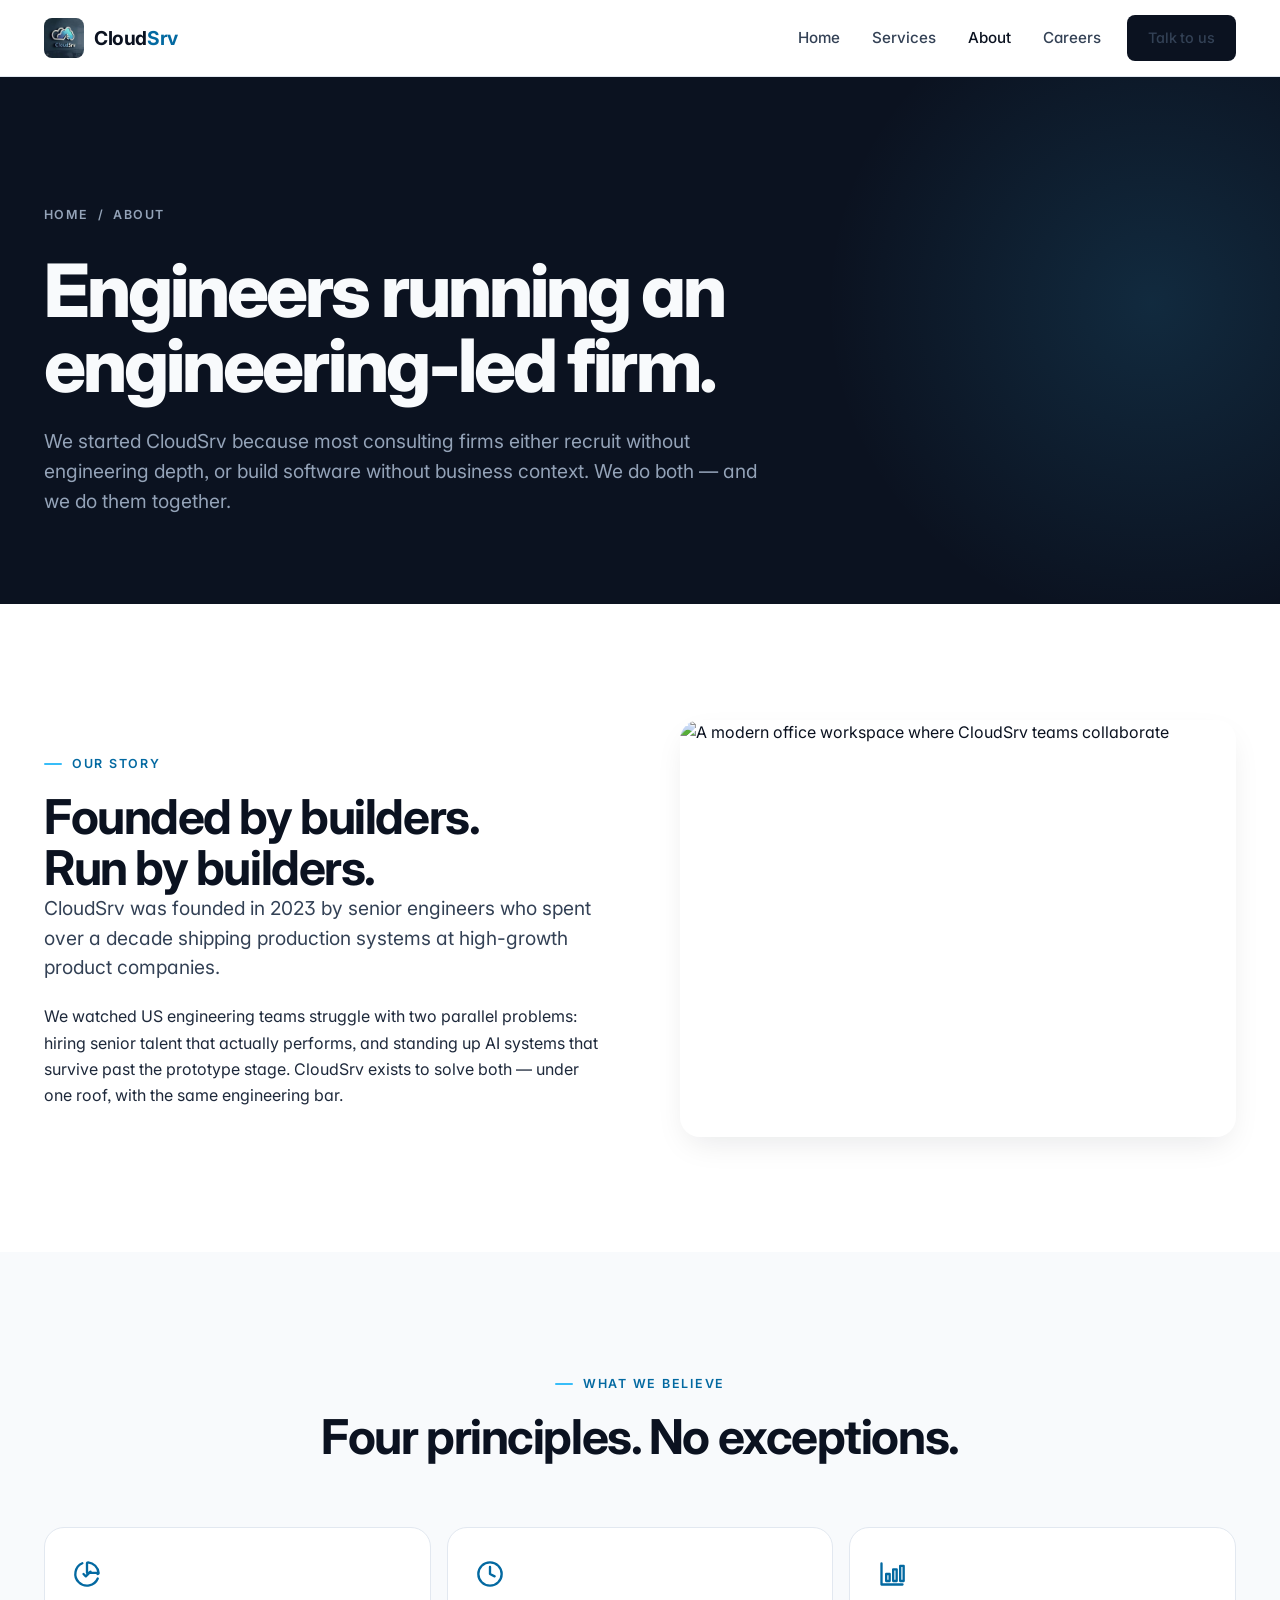
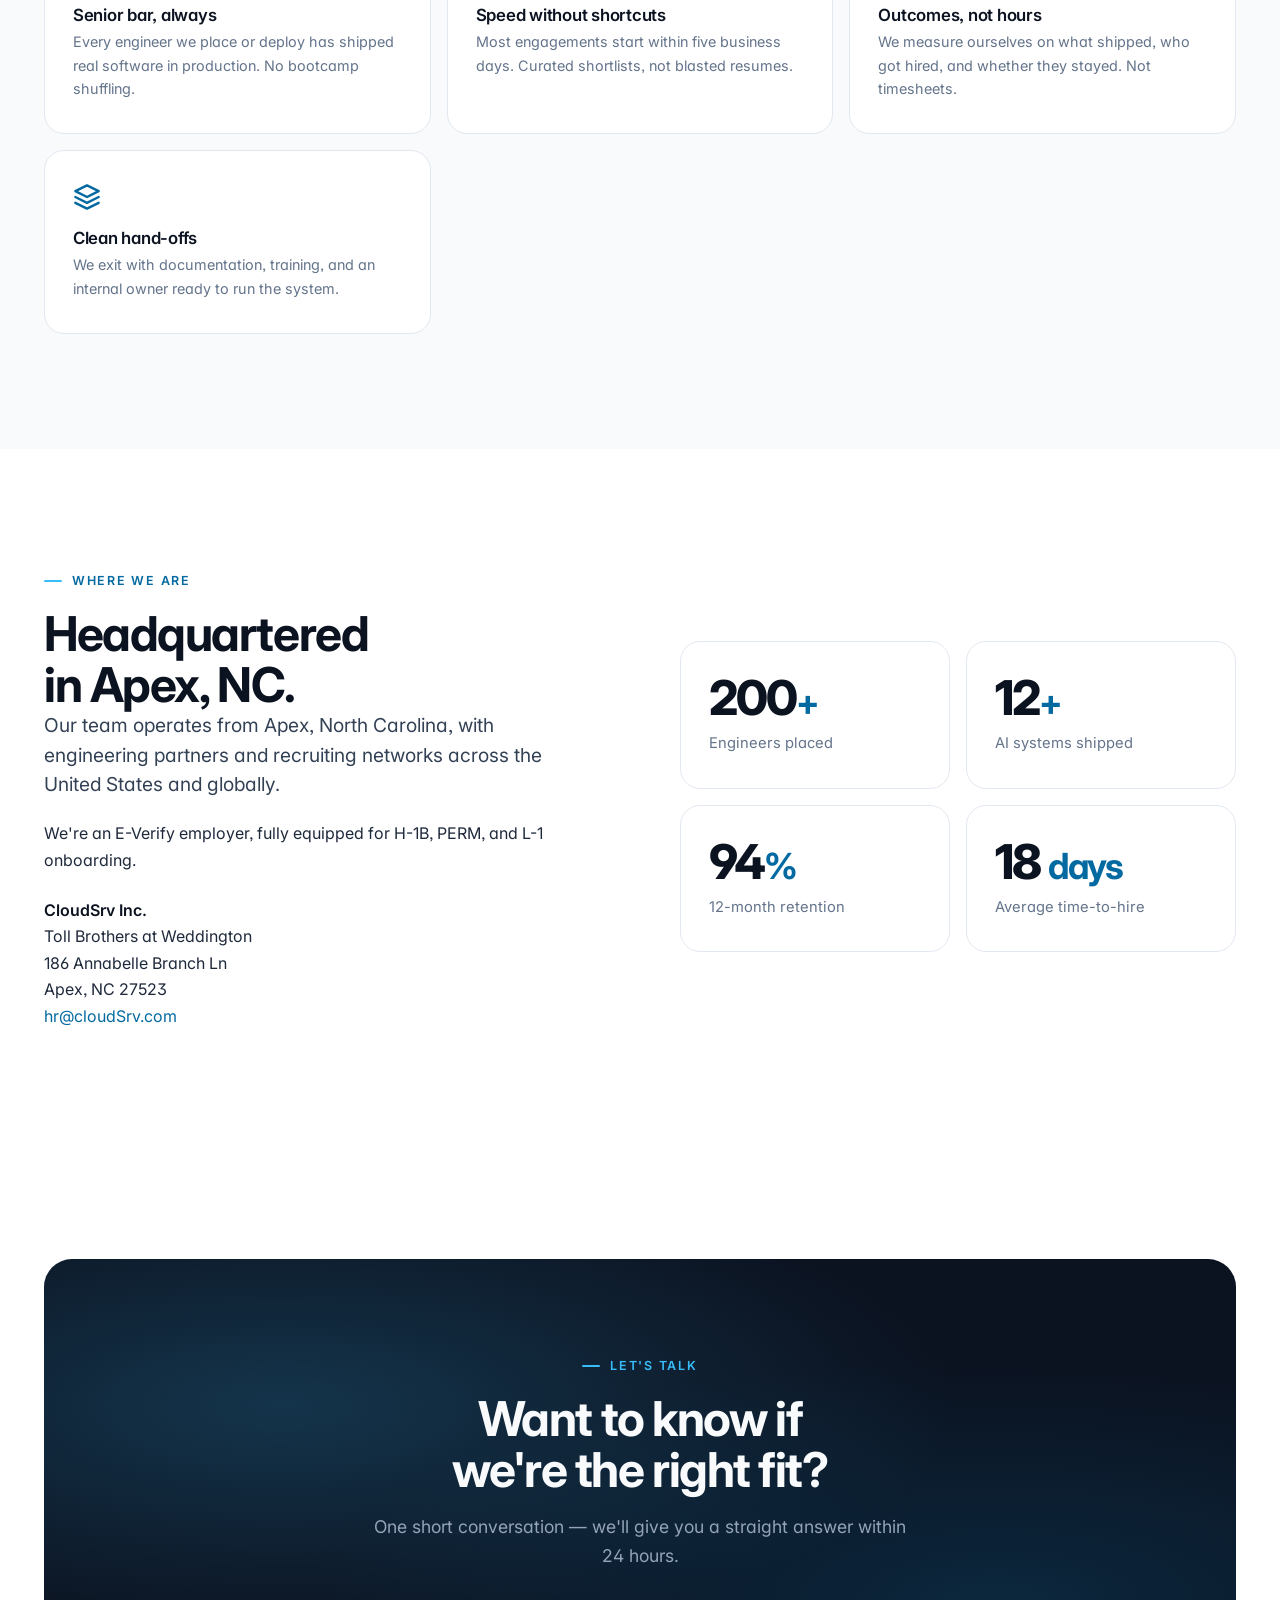
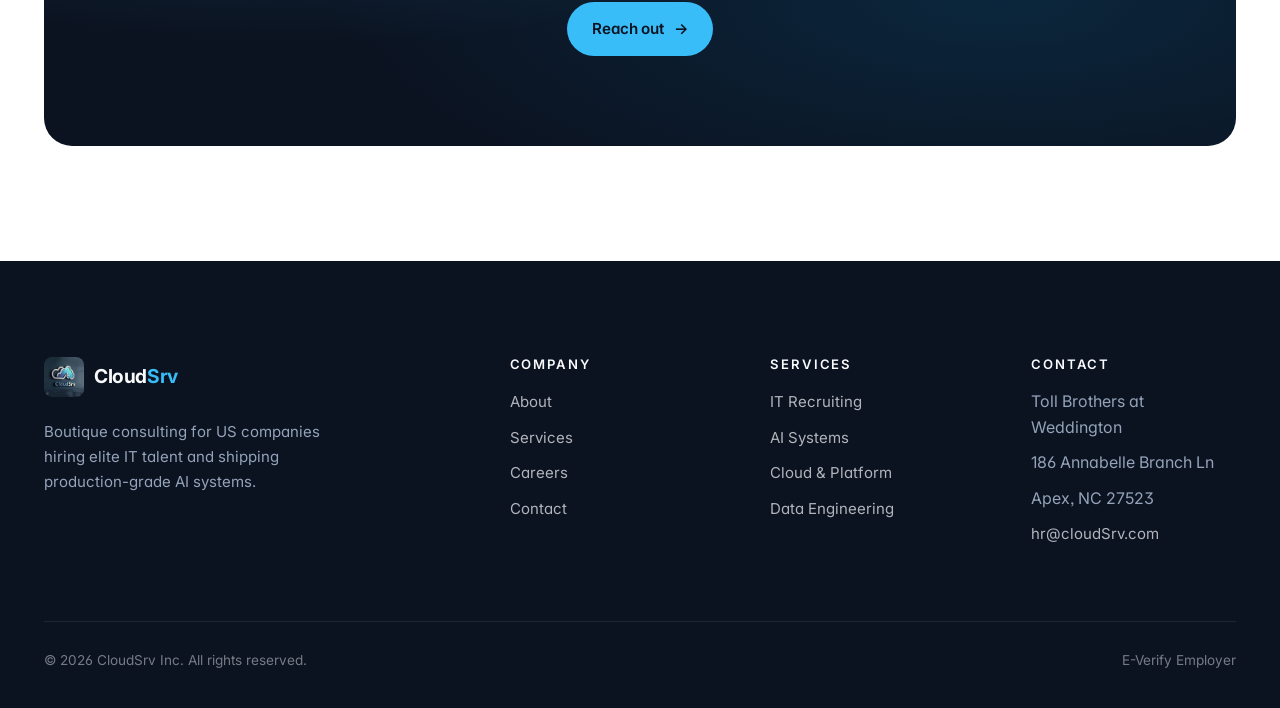
==== commit 607ec8ef: "Stage 5: New about page (v3 design system) - Dark page-head with breadcrumbs + lead - Story split (t" ====
--- a/aboutus.html
+++ b/aboutus.html
@@ -3,13 +3,12 @@
 <head>
   <meta charset="UTF-8" />
   <meta name="viewport" content="width=device-width, initial-scale=1" />
-  <title>About — cloudSrv</title>
-  <meta name="description" content="cloudSrv is a US-based consulting firm pairing senior IT recruiting with AI systems design. Engineers running an engineering-led firm." />
-  <link rel="icon" type="image/svg+xml" href="assets/logo.svg" />
-  <link rel="alternate icon" type="image/png" href="images/favicon.png" />
+  <title>About — CloudSrv</title>
+  <meta name="description" content="CloudSrv is a US-based boutique consulting firm pairing senior IT recruiting with AI systems design. Engineers running an engineering-led firm." />
+  <link rel="icon" type="image/jpeg" href="assets/cloudsrv_logo.jpg" />
   <link rel="preconnect" href="https://fonts.googleapis.com" />
   <link rel="preconnect" href="https://fonts.gstatic.com" crossorigin />
-  <link href="https://fonts.googleapis.com/css2?family=Fraunces:opsz,wght,SOFT@9..144,300..700,0..100&family=Inter:wght@400;500;600;700&display=swap" rel="stylesheet" />
+  <link href="https://fonts.googleapis.com/css2?family=Inter:wght@400;500;600;700;800;900&display=swap" rel="stylesheet" />
   <link rel="stylesheet" href="assets/style.css" />
 </head>
 <body>
@@ -17,101 +16,162 @@
 
 <nav class="nav">
   <div class="container nav-inner">
-    <a href="index.html" class="brand"><img class="brand-mark" src="assets/logo.svg" alt="cloudSrv logo" width="36" height="36">cloud<span class="brand-light">Srv</span></a>
-    <button class="nav-toggle" aria-label="Menu" onclick="document.getElementById('navlinks').classList.toggle('open')"><span></span><span></span><span></span></button>
+    <a href="index.html" class="brand-link">
+      <img class="brand-mark" src="assets/cloudsrv_logo.jpg" alt="" width="40" height="40" />
+      <span class="brand-name">Cloud<span>Srv</span></span>
+    </a>
+    <button class="nav-toggle" aria-label="Open menu" aria-expanded="false" onclick="const n=document.getElementById('navlinks');const o=n.classList.toggle('open');this.setAttribute('aria-expanded',o)">
+      <span></span>
+    </button>
     <ul class="nav-links" id="navlinks">
       <li><a href="index.html">Home</a></li>
       <li><a href="services.html">Services</a></li>
       <li><a href="aboutus.html" class="active">About</a></li>
       <li><a href="careers.html">Careers</a></li>
-      <li><a href="contactus.html" class="nav-cta">Contact Us</a></li>
+      <li><a href="contactus.html" class="btn btn-primary" style="padding:10px 20px;font-size:.9rem;margin-left:8px">Talk to us</a></li>
     </ul>
   </div>
 </nav>
+
 <main id="main">
 
-<section class="page-head">
-  <div class="container page-head-inner">
-    <div class="crumbs"><a href="index.html">Home</a> / About</div>
-    <span class="eyebrow">About cloudSrv</span>
-    <h1>Engineers running an<br /><span class="gradient-text">engineering-led firm.</span></h1>
-    <p class="lead" style="max-width:680px; margin: 12px auto 0;">We started cloudSrv because most consulting firms either recruit without engineering depth, or build software without business context. We do both — and we do them together.</p>
-  </div>
-</section>
-
-<section class="section">
-  <div class="container">
-    <div class="section-media" style="margin-bottom:64px;">
-      <img src="https://images.unsplash.com/photo-1497366754035-f200968a6e72?w=1600&amp;q=80&amp;auto=format&amp;fit=crop" alt="A modern office workspace where cloudSrv teams collaborate" loading="lazy" style="aspect-ratio: 21/9;" />
-    </div>
-    <div class="grid grid-2" style="align-items:start;">
-      <div>
-        <span class="eyebrow">Our story</span>
-        <h2>Founded by builders. Run by builders.</h2>
-        <p>cloudSrv was founded in 2023 by senior engineers who had spent over a decade shipping production systems at high-growth product companies. We watched US engineering teams struggle with two parallel problems: hiring senior talent that actually performs, and standing up AI systems that survive past the prototype stage.</p>
-        <p>We built cloudSrv to solve both — under one roof, with the same engineering bar.</p>
-      </div>
-      <div>
-        <span class="eyebrow">Where we are</span>
-        <h2>Headquartered in Apex, NC.</h2>
-        <p>Our team operates from Apex, North Carolina, with engineering partners and recruiting networks across the United States and globally. We're an E-Verify employer, fully equipped for H-1B, PERM, and L-1 onboarding.</p>
-        <p><strong>cloudSrv Inc.</strong><br />Toll Brothers at Weddington<br />186 Annabelle Branch Ln<br />Apex, NC 27523</p>
-      </div>
-    </div>
-  </div>
-</section>
-
-<section class="section section-alt">
-  <div class="container">
-    <div class="section-head">
-      <span class="eyebrow">What we believe</span>
-      <h2>Four principles, no exceptions</h2>
-    </div>
-    <div class="grid grid-2">
-      <div class="card">
-        <div class="card-icon"><svg width="22" height="22" viewBox="0 0 24 24" fill="none" stroke="#2563EB" stroke-width="2" stroke-linecap="round" stroke-linejoin="round"><path d="m9 12 2 2 4-4"/><path d="M21 12c.552 0 1.005-.449.95-.998a10 10 0 0 0-8.953-8.951c-.55-.055-.998.398-.998.95v8h9z"/><path d="M21.21 15.89A10 10 0 1 1 8 2.83"/></svg></div>
-        <h3>Senior bar, always</h3>
-        <p>Every engineer we place or deploy has shipped real software in production. No bootcamp shuffling, no fresh juniors masquerading as architects.</p>
-      </div>
-      <div class="card">
-        <div class="card-icon"><svg width="22" height="22" viewBox="0 0 24 24" fill="none" stroke="#7C3AED" stroke-width="2" stroke-linecap="round" stroke-linejoin="round"><circle cx="12" cy="12" r="10"/><polyline points="12 6 12 12 16 14"/></svg></div>
-        <h3>Speed without shortcuts</h3>
-        <p>Most engagements start within five business days. Curated shortlists, not blasted resumes. Tight proposals, not 80-slide decks.</p>
-      </div>
-      <div class="card">
-        <div class="card-icon"><svg width="22" height="22" viewBox="0 0 24 24" fill="none" stroke="#10B981" stroke-width="2" stroke-linecap="round" stroke-linejoin="round"><path d="M3 3v18h18"/><rect x="7" y="12" width="3" height="6"/><rect x="13" y="8" width="3" height="10"/><rect x="19" y="5" width="3" height="13"/></svg></div>
-        <h3>Outcomes, not hours</h3>
-        <p>We measure ourselves on what shipped, who got hired, and whether they stayed. Time sheets don't reflect value — outcomes do.</p>
-      </div>
-      <div class="card">
-        <div class="card-icon"><svg width="22" height="22" viewBox="0 0 24 24" fill="none" stroke="#F59E0B" stroke-width="2" stroke-linecap="round" stroke-linejoin="round"><path d="M12 2 2 7l10 5 10-5-10-5z"/><path d="m2 17 10 5 10-5"/><path d="m2 12 10 5 10-5"/></svg></div>
-        <h3>Clean hand-offs</h3>
-        <p>We exit with documentation, training, and an internal owner ready to run the system. The goal is your team's independence, not our dependency.</p>
-      </div>
-    </div>
-  </div>
-</section>
-
-<section class="section">
-  <div class="container">
-    <div class="cta-band">
-      <h2>Want to know if we're the right fit?</h2>
-      <p>One conversation. Honest answer.</p>
-      <a href="contactus.html" class="btn btn-primary">Reach out →</a>
-    </div>
-  </div>
-</section>
+  <section class="page-head">
+    <div class="container">
+      <div class="page-head-inner">
+        <div class="crumbs"><a href="index.html">Home</a> &nbsp;/&nbsp; About</div>
+        <h1>Engineers running an engineering-led firm.</h1>
+        <p class="lead">We started CloudSrv because most consulting firms either recruit without engineering depth, or build software without business context. We do both — and we do them together.</p>
+      </div>
+    </div>
+  </section>
+
+  <section class="section">
+    <div class="container">
+      <div class="split">
+        <div>
+          <span class="eyebrow">Our story</span>
+          <h2>Founded by builders. Run by builders.</h2>
+          <p class="lead" style="margin-bottom:20px;">CloudSrv was founded in 2023 by senior engineers who spent over a decade shipping production systems at high-growth product companies.</p>
+          <p>We watched US engineering teams struggle with two parallel problems: hiring senior talent that actually performs, and standing up AI systems that survive past the prototype stage. CloudSrv exists to solve both — under one roof, with the same engineering bar.</p>
+        </div>
+        <div class="split-media">
+          <img src="https://images.unsplash.com/photo-1497366811353-6870744d04b2?w=1600&amp;q=80&amp;auto=format&amp;fit=crop"
+               alt="A modern office workspace where CloudSrv teams collaborate" loading="lazy" />
+        </div>
+      </div>
+    </div>
+  </section>
+
+  <section class="section" style="background:var(--surface-2)">
+    <div class="container">
+      <div class="section-head">
+        <span class="eyebrow">What we believe</span>
+        <h2>Four principles. No exceptions.</h2>
+      </div>
+      <div class="industries">
+
+        <div class="industry">
+          <svg class="industry-icon" viewBox="0 0 24 24" fill="none" stroke="currentColor" stroke-width="2" stroke-linecap="round" stroke-linejoin="round">
+            <path d="m9 12 2 2 4-4"/>
+            <path d="M21 12c.552 0 1.005-.449.95-.998a10 10 0 0 0-8.953-8.951c-.55-.055-.998.398-.998.95v8h9z"/>
+            <path d="M21.21 15.89A10 10 0 1 1 8 2.83"/>
+          </svg>
+          <h4>Senior bar, always</h4>
+          <p>Every engineer we place or deploy has shipped real software in production. No bootcamp shuffling.</p>
+        </div>
+
+        <div class="industry">
+          <svg class="industry-icon" viewBox="0 0 24 24" fill="none" stroke="currentColor" stroke-width="2" stroke-linecap="round" stroke-linejoin="round">
+            <circle cx="12" cy="12" r="10"/>
+            <polyline points="12 6 12 12 16 14"/>
+          </svg>
+          <h4>Speed without shortcuts</h4>
+          <p>Most engagements start within five business days. Curated shortlists, not blasted resumes.</p>
+        </div>
+
+        <div class="industry">
+          <svg class="industry-icon" viewBox="0 0 24 24" fill="none" stroke="currentColor" stroke-width="2" stroke-linecap="round" stroke-linejoin="round">
+            <path d="M3 3v18h18"/><rect x="7" y="12" width="3" height="6"/><rect x="13" y="8" width="3" height="10"/><rect x="19" y="5" width="3" height="13"/>
+          </svg>
+          <h4>Outcomes, not hours</h4>
+          <p>We measure ourselves on what shipped, who got hired, and whether they stayed. Not timesheets.</p>
+        </div>
+
+        <div class="industry">
+          <svg class="industry-icon" viewBox="0 0 24 24" fill="none" stroke="currentColor" stroke-width="2" stroke-linecap="round" stroke-linejoin="round">
+            <path d="M12 2 2 7l10 5 10-5-10-5z"/>
+            <path d="m2 17 10 5 10-5"/>
+            <path d="m2 12 10 5 10-5"/>
+          </svg>
+          <h4>Clean hand-offs</h4>
+          <p>We exit with documentation, training, and an internal owner ready to run the system.</p>
+        </div>
+
+      </div>
+    </div>
+  </section>
+
+  <section class="section">
+    <div class="container">
+      <div class="split">
+        <div>
+          <span class="eyebrow">Where we are</span>
+          <h2>Headquartered in Apex, NC.</h2>
+          <p class="lead" style="margin-bottom:20px;">Our team operates from Apex, North Carolina, with engineering partners and recruiting networks across the United States and globally.</p>
+          <p>We're an E-Verify employer, fully equipped for H-1B, PERM, and L-1 onboarding.</p>
+          <p style="margin-top:24px;"><strong>CloudSrv Inc.</strong><br />Toll Brothers at Weddington<br />186 Annabelle Branch Ln<br />Apex, NC 27523<br /><a href="mailto:hr@cloudSrv.com">hr@cloudSrv.com</a></p>
+        </div>
+        <div>
+          <div class="stats-grid" style="grid-template-columns:repeat(2,1fr);">
+            <div class="stat-block">
+              <div class="num">200<span>+</span></div>
+              <div class="label">Engineers placed</div>
+            </div>
+            <div class="stat-block">
+              <div class="num">12<span>+</span></div>
+              <div class="label">AI systems shipped</div>
+            </div>
+            <div class="stat-block">
+              <div class="num">94<span>%</span></div>
+              <div class="label">12-month retention</div>
+            </div>
+            <div class="stat-block">
+              <div class="num">18 <span>days</span></div>
+              <div class="label">Average time-to-hire</div>
+            </div>
+          </div>
+        </div>
+      </div>
+    </div>
+  </section>
+
+  <section class="section">
+    <div class="container">
+      <div class="cta-band">
+        <span class="eyebrow on-dark" style="justify-content:center;">Let's talk</span>
+        <h2>Want to know if we're the right fit?</h2>
+        <p>One short conversation — we'll give you a straight answer within 24 hours.</p>
+        <div class="cta-actions">
+          <a href="contactus.html" class="btn btn-on-dark">Reach out <span aria-hidden="true">→</span></a>
+        </div>
+      </div>
+    </div>
+  </section>
 
 </main>
+
 <footer class="footer">
   <div class="container">
     <div class="footer-grid">
       <div>
-        <div class="brand"><img class="brand-mark" src="assets/logo.svg" alt="cloudSrv logo" width="36" height="36">cloud<span class="brand-light">Srv</span></div>
-        <p>Boutique consulting for US companies hiring elite IT talent and building production-grade AI systems.</p>
-      </div>
-      <div>
-        <h4>Company</h4>
+        <a href="index.html" class="brand-link">
+          <img class="brand-mark" src="assets/cloudsrv_logo.jpg" alt="" width="40" height="40" />
+          <span class="brand-name">Cloud<span>Srv</span></span>
+        </a>
+        <p>Boutique consulting for US companies hiring elite IT talent and shipping production-grade AI systems.</p>
+      </div>
+      <div>
+        <h5>Company</h5>
         <ul>
           <li><a href="aboutus.html">About</a></li>
           <li><a href="services.html">Services</a></li>
@@ -120,16 +180,16 @@
         </ul>
       </div>
       <div>
-        <h4>Services</h4>
+        <h5>Services</h5>
         <ul>
           <li><a href="services.html#talent">IT Recruiting</a></li>
-          <li><a href="services.html#ai">AI Systems Design</a></li>
+          <li><a href="services.html#ai">AI Systems</a></li>
           <li><a href="services.html#cloud">Cloud &amp; Platform</a></li>
           <li><a href="services.html#data">Data Engineering</a></li>
         </ul>
       </div>
       <div>
-        <h4>Contact</h4>
+        <h5>Contact</h5>
         <ul>
           <li>Toll Brothers at Weddington</li>
           <li>186 Annabelle Branch Ln</li>
@@ -139,7 +199,7 @@
       </div>
     </div>
     <div class="footer-bottom">
-      <span>© 2026 cloudSrv Inc. All rights reserved.</span>
+      <span>© 2026 CloudSrv Inc. All rights reserved.</span>
       <span>E-Verify Employer</span>
     </div>
   </div>
--- a/assets/style.css
+++ b/assets/style.css
@@ -1,456 +1,511 @@
-/* cloudSrv — Editorial Design System */
+/* ============================================================
+   CloudSrv — Design System v3
+   "Modern & Confident" — boutique IT consulting + AI systems
+   Inspired by Mondo + Slalom DNA, anchored to the brand mark.
+   ============================================================ */
+
+/* ---------- 1. Reset ---------- */
+*, *::before, *::after { box-sizing: border-box; }
+* { margin: 0; }
+html { -webkit-text-size-adjust: 100%; tab-size: 4; scroll-behavior: smooth; scroll-padding-top: 96px; color-scheme: light; }
+body { min-height: 100vh; line-height: 1.6; -webkit-font-smoothing: antialiased; -moz-osx-font-smoothing: grayscale; text-rendering: optimizeLegibility; }
+img, picture, video, canvas, svg { display: block; max-width: 100%; }
+input, button, textarea, select { font: inherit; color: inherit; }
+button { background: none; border: 0; cursor: pointer; padding: 0; }
+a { color: inherit; text-decoration: none; }
+ul, ol { padding: 0; list-style: none; }
+::selection { background: var(--brand); color: var(--ink); }
+
+/* ---------- 2. Tokens ---------- */
 :root {
-  /* Palette: warm cream + deep navy. One accent. No gradient soup. */
-  --bg:         #F6F4ED;        /* warm cream */
-  --surface:    #FBFAF5;        /* pure paper */
-  --surface-2:  #EFECDF;        /* recessed cream */
-  --ink:        #0F0F10;        /* near-black, never pure */
-  --ink-2:      #2A2A2C;
-  --muted:      #5C5C62;
-  --muted-2:    #8A8A8F;
-  --line:       #DDD8C9;        /* warm hairline */
-  --line-strong:#1A1A1C;
-  --accent:     #15233E;        /* deep navy — the only accent */
-  --accent-soft:rgba(21, 35, 62, 0.06);
-  --accent-2:   #C2410C;        /* burnt sienna — reserved for rare emphasis */
-  --success:    #166534;
-  --gradient:   linear-gradient(135deg, #2563EB 0%, #7C3AED 100%); /* retained only for the brand mark */
-  --gradient-soft: rgba(21, 35, 62, 0.04);
-  --shadow-sm:  0 1px 0 rgba(15, 15, 16, 0.04);
-  --shadow-md:  0 1px 0 rgba(15, 15, 16, 0.06);
-  --shadow-lg:  0 18px 48px -28px rgba(15, 15, 16, 0.18);
-  --radius:     6px;
-  --radius-lg:  10px;
-  --container:  1240px;
-  --font-display: 'Fraunces', 'Iowan Old Style', 'Times New Roman', Georgia, serif;
-  --font-sans:    'Inter', -apple-system, BlinkMacSystemFont, 'Segoe UI', Roboto, sans-serif;
-}
-
-* { box-sizing: border-box; }
-html, body { margin: 0; padding: 0; }
-html { scroll-behavior: smooth; }
-
+  /* Brand */
+  --brand:           #38BDF8;          /* sky-400 — primary cyan (logo) */
+  --brand-strong:    #0EA5E9;          /* sky-500 */
+  --brand-deep:      #0369A1;          /* sky-700 */
+  --brand-soft:      #E0F2FE;          /* sky-100 */
+
+  /* Neutrals */
+  --ink:             #0B1220;          /* deep navy near-black */
+  --ink-2:           #1E293B;          /* slate-800 */
+  --ink-3:           #334155;          /* slate-700 */
+  --muted:           #64748B;          /* slate-500 */
+  --muted-2:         #94A3B8;          /* slate-400 */
+  --line:            #E2E8F0;          /* slate-200 */
+  --line-2:          #F1F5F9;          /* slate-100 */
+  --surface:         #FFFFFF;
+  --surface-2:       #F8FAFC;          /* slate-50 */
+  --surface-3:       #F1F5F9;
+  --bg:              #FFFFFF;
+
+  /* Dark band tokens */
+  --dark-bg:         #0B1220;
+  --dark-bg-2:       #131C2E;
+  --dark-text:       #F8FAFC;
+  --dark-muted:      #94A3B8;
+  --dark-line:       rgba(255, 255, 255, 0.08);
+  --dark-line-2:     rgba(255, 255, 255, 0.14);
+
+  /* Semantic */
+  --success:         #10B981;
+  --accent:          #EC4899;          /* rose, reserved for rare emphasis */
+
+  /* Typography */
+  --font-sans:       'Inter', -apple-system, BlinkMacSystemFont, 'Segoe UI', Roboto, Helvetica, Arial, sans-serif;
+  --font-display:    'Inter', -apple-system, BlinkMacSystemFont, 'Segoe UI', Roboto, sans-serif;
+
+  /* Layout */
+  --container:       1240px;
+  --container-tight: 880px;
+
+  /* Radii */
+  --r-xs:   4px;
+  --r-sm:   8px;
+  --r:      12px;
+  --r-lg:   20px;
+  --r-xl:   28px;
+  --r-full: 9999px;
+
+  /* Shadows */
+  --shadow-sm: 0 1px 2px rgba(11, 18, 32, 0.05);
+  --shadow:    0 4px 14px rgba(11, 18, 32, 0.06);
+  --shadow-md: 0 12px 32px -8px rgba(11, 18, 32, 0.10);
+  --shadow-lg: 0 24px 56px -12px rgba(11, 18, 32, 0.18);
+  --ring:      0 0 0 3px rgba(56, 189, 248, 0.35);
+
+  /* Easing */
+  --ease:   cubic-bezier(.2, .7, .2, 1);
+}
+
+/* ---------- 3. Base typography ---------- */
 body {
   font-family: var(--font-sans);
+  font-size: 16px;
   color: var(--ink);
   background: var(--bg);
-  font-size: 16.5px;
-  line-height: 1.65;
-  -webkit-font-smoothing: antialiased;
-  -moz-osx-font-smoothing: grayscale;
-  text-rendering: optimizeLegibility;
-}
-
-h1, h2, h3, h4, h5 { font-family: var(--font-display); font-weight: 400; letter-spacing: -0.02em; line-height: 1.05; margin: 0 0 0.5em; color: var(--ink); font-variation-settings: "opsz" 144; }
-h1 { font-size: clamp(2.6rem, 6.5vw, 5.2rem); letter-spacing: -0.035em; font-weight: 400; line-height: 1.02; }
-h2 { font-size: clamp(1.9rem, 4vw, 3rem); letter-spacing: -0.025em; font-weight: 400; }
-h3 { font-family: var(--font-sans); font-size: 1.2rem; font-weight: 600; letter-spacing: -0.01em; line-height: 1.3; }
-h4 { font-family: var(--font-sans); font-size: 1rem; font-weight: 600; }
-em, .accent-italic { font-style: italic; font-family: var(--font-display); font-variation-settings: "opsz" 144, "SOFT" 100; color: var(--ink); }
-p { margin: 0 0 1em; color: var(--muted); }
-a { color: var(--ink); text-decoration: none; transition: color .2s ease, opacity .2s ease; }
-a:hover { color: var(--muted); }
-strong { color: var(--ink); font-weight: 600; }
-
-.container { max-width: var(--container); margin: 0 auto; padding: 0 24px; }
-
-/* ===== Navigation ===== */
+  font-feature-settings: "cv11", "ss01", "ss03";
+}
+
+h1, h2, h3, h4, h5, h6 {
+  font-family: var(--font-display);
+  color: var(--ink);
+  font-weight: 700;
+  line-height: 1.08;
+  letter-spacing: -0.025em;
+}
+h1 { font-size: clamp(2.6rem, 6vw, 4.6rem); font-weight: 800; letter-spacing: -0.04em; line-height: 1.02; text-wrap: balance; }
+h2 { font-size: clamp(2rem, 4.2vw, 3rem); font-weight: 700; letter-spacing: -0.03em; line-height: 1.06; text-wrap: balance; }
+h3 { font-size: 1.5rem; font-weight: 700; letter-spacing: -0.02em; line-height: 1.2; }
+h4 { font-size: 1.125rem; font-weight: 600; letter-spacing: -0.015em; }
+p  { color: var(--ink-2); line-height: 1.65; }
+.lead { font-size: clamp(1.1rem, 1.5vw, 1.25rem); color: var(--ink-3); line-height: 1.55; }
+.t-muted { color: var(--muted); }
+.t-brand { color: var(--brand-deep); }
+.t-center { text-align: center; }
+
+a { color: var(--brand-deep); transition: color .2s var(--ease); }
+a:hover { color: var(--ink); }
+strong { font-weight: 600; color: var(--ink); }
+
+/* ---------- 4. Layout primitives ---------- */
+.container { width: 100%; max-width: var(--container); margin: 0 auto; padding: 0 24px; }
+.container-tight { max-width: var(--container-tight); }
+.section { padding: clamp(72px, 9vw, 128px) 0; }
+.section-tight { padding: clamp(48px, 6vw, 80px) 0; }
+
+.stack > * + * { margin-top: 1.25em; }
+.stack-lg > * + * { margin-top: 2em; }
+
+/* ---------- 5. Eyebrow / Pill / Tag ---------- */
+.eyebrow {
+  display: inline-flex; align-items: center; gap: 10px;
+  font-size: 0.78rem; font-weight: 600;
+  letter-spacing: 0.14em; text-transform: uppercase;
+  color: var(--brand-deep);
+  margin-bottom: 18px;
+}
+.eyebrow::before {
+  content: ''; width: 18px; height: 2px; background: var(--brand);
+  border-radius: 2px;
+}
+.eyebrow.on-dark { color: var(--brand); }
+.eyebrow.on-dark::before { background: var(--brand); }
+
+.pill {
+  display: inline-flex; align-items: center; gap: 8px;
+  padding: 6px 14px; border-radius: var(--r-full);
+  background: var(--surface-2); color: var(--ink-2);
+  font-size: 0.82rem; font-weight: 500;
+  border: 1px solid var(--line);
+}
+.pill-brand { background: var(--brand-soft); color: var(--brand-deep); border-color: rgba(56, 189, 248, 0.3); }
+.pill-dark { background: var(--dark-bg-2); color: var(--dark-text); border-color: var(--dark-line); }
+
+/* ---------- 6. Navigation ---------- */
 .nav {
-  position: sticky; top: 0; z-index: 50;
+  position: sticky; top: 0; z-index: 60;
+  background: rgba(255, 255, 255, 0.85);
   backdrop-filter: saturate(180%) blur(16px);
   -webkit-backdrop-filter: saturate(180%) blur(16px);
-  background: rgba(246, 244, 237, 0.82);
   border-bottom: 1px solid var(--line);
 }
 .nav-inner { display: flex; align-items: center; justify-content: space-between; height: 76px; }
-.brand { display: inline-flex; align-items: center; gap: 12px; color: var(--ink); font-family: var(--font-display); font-weight: 500; font-size: 1.35rem; letter-spacing: -0.015em; font-variation-settings: "opsz" 14; }
-.brand-mark {
-  width: 30px; height: 30px;
-  display: block;
-  border-radius: 7px;
-  transition: transform .25s ease;
-}
-.brand:hover .brand-mark { transform: rotate(-3deg); }
-.brand span.brand-light { color: var(--ink); font-style: italic; font-variation-settings: "opsz" 14, "SOFT" 100; }
-.nav-links { display: flex; gap: 4px; align-items: center; list-style: none; padding: 0; margin: 0; }
-.nav-links a { color: var(--ink-2); font-weight: 500; padding: 8px 14px; font-size: 0.92rem; transition: color .2s ease; position: relative; }
-.nav-links a:hover { color: var(--ink); }
+.brand-link { display: inline-flex; align-items: center; gap: 10px; color: var(--ink); }
+.brand-mark { width: 40px; height: 40px; flex-shrink: 0; border-radius: 8px; object-fit: cover; }
+.brand-name { font-size: 1.2rem; font-weight: 700; letter-spacing: -0.02em; color: var(--ink); }
+.brand-name span { color: var(--brand-deep); }
+.nav-links { display: flex; align-items: center; gap: 4px; }
+.nav-links a { padding: 8px 14px; font-size: 0.95rem; font-weight: 500; color: var(--ink-3); border-radius: var(--r-sm); transition: color .2s var(--ease), background .2s var(--ease); }
+.nav-links a:hover { color: var(--ink); background: var(--surface-2); }
 .nav-links a.active { color: var(--ink); }
-.nav-links a.active::after {
-  content: ''; position: absolute; bottom: 2px; left: 14px; right: 14px;
-  height: 1px; background: var(--ink);
-}
-.nav-links a.nav-cta {
-  background: var(--ink); color: var(--bg);
-  padding: 10px 20px; border-radius: 999px;
-  margin-left: 12px; font-weight: 500;
-  transition: background .25s ease, color .25s ease;
-}
-.nav-links a.nav-cta:hover { background: var(--accent); color: var(--bg); }
-.nav-toggle { display: none; background: none; border: none; cursor: pointer; padding: 8px; }
-.nav-toggle span { display: block; width: 22px; height: 1.5px; background: var(--ink); margin: 5px 0; transition: .2s; }
-
-/* ===== Buttons ===== */
+.nav-toggle { display: none; width: 40px; height: 40px; align-items: center; justify-content: center; }
+.nav-toggle span { display: block; width: 22px; height: 2px; background: var(--ink); border-radius: 2px; position: relative; }
+.nav-toggle span::before, .nav-toggle span::after { content: ''; position: absolute; left: 0; right: 0; height: 2px; background: var(--ink); border-radius: 2px; }
+.nav-toggle span::before { top: -7px; }
+.nav-toggle span::after  { top: 7px; }
+
+/* ---------- 7. Buttons ---------- */
 .btn {
+  display: inline-flex; align-items: center; justify-content: center; gap: 10px;
+  padding: 14px 24px;
+  font-size: 0.95rem; font-weight: 600; letter-spacing: -0.005em;
+  border-radius: var(--r-full);
+  border: 1px solid transparent;
+  transition: background .2s var(--ease), color .2s var(--ease), border-color .2s var(--ease), transform .15s var(--ease);
+  white-space: nowrap;
+}
+.btn:active { transform: translateY(1px); }
+.btn-primary { background: var(--ink); color: var(--surface); }
+.btn-primary:hover { background: var(--brand-deep); color: var(--surface); }
+.btn-secondary { background: transparent; color: var(--ink); border-color: var(--line); }
+.btn-secondary:hover { background: var(--ink); color: var(--surface); border-color: var(--ink); }
+.btn-brand { background: var(--brand); color: var(--ink); }
+.btn-brand:hover { background: var(--ink); color: var(--brand); }
+.btn-ghost { background: transparent; color: var(--ink); }
+.btn-ghost:hover { background: var(--surface-2); }
+.btn-on-dark { background: var(--brand); color: var(--ink); }
+.btn-on-dark:hover { background: var(--surface); color: var(--ink); }
+.btn-outline-on-dark { background: transparent; color: var(--dark-text); border-color: rgba(255,255,255,0.25); }
+.btn-outline-on-dark:hover { background: var(--surface); color: var(--ink); border-color: var(--surface); }
+
+.btn-arrow { display: inline-flex; align-items: center; gap: 10px; font-weight: 600; color: var(--ink); transition: gap .2s var(--ease), color .2s var(--ease); }
+.btn-arrow .arrow { transition: transform .25s var(--ease); display: inline-block; }
+.btn-arrow:hover { color: var(--brand-deep); }
+.btn-arrow:hover .arrow { transform: translateX(4px); }
+.btn-arrow.on-dark { color: var(--brand); }
+.btn-arrow.on-dark:hover { color: var(--surface); }
+
+/* ---------- 8. Hero (dark band, signature) ---------- */
+.hero {
+  position: relative;
+  background: var(--dark-bg);
+  color: var(--dark-text);
+  padding: clamp(80px, 11vw, 144px) 0 clamp(96px, 12vw, 160px);
+  overflow: hidden;
+}
+.hero::before {
+  content: '';
+  position: absolute; top: -20%; right: -10%;
+  width: 60vw; max-width: 720px; aspect-ratio: 1;
+  background: radial-gradient(circle, rgba(56, 189, 248, 0.18) 0%, transparent 60%);
+  pointer-events: none;
+}
+.hero::after {
+  content: '';
+  position: absolute; bottom: -30%; left: -10%;
+  width: 50vw; max-width: 600px; aspect-ratio: 1;
+  background: radial-gradient(circle, rgba(56, 189, 248, 0.08) 0%, transparent 60%);
+  pointer-events: none;
+}
+.hero-inner { position: relative; z-index: 1; }
+.hero-grid { display: grid; grid-template-columns: 1.15fr 0.85fr; gap: 80px; align-items: center; }
+@media (max-width: 980px) { .hero-grid { grid-template-columns: 1fr; gap: 56px; } }
+.hero h1 { color: var(--dark-text); max-width: 16ch; }
+.hero h1 em { font-style: normal; color: var(--brand); }
+.hero p.lead { color: var(--dark-muted); margin-top: 28px; max-width: 56ch; }
+.hero-ctas { display: flex; gap: 12px; flex-wrap: wrap; margin-top: 40px; }
+.hero-stats { display: grid; grid-template-columns: repeat(3, 1fr); gap: 32px; margin-top: 56px; padding-top: 36px; border-top: 1px solid var(--dark-line); }
+.hero-stat-num { font-size: clamp(1.6rem, 3vw, 2.2rem); font-weight: 700; letter-spacing: -0.03em; color: var(--brand); }
+.hero-stat-label { font-size: 0.85rem; color: var(--dark-muted); margin-top: 6px; }
+
+.hero-visual { position: relative; }
+.hero-visual img { width: 100%; border-radius: var(--r-lg); aspect-ratio: 4/4.6; object-fit: cover; box-shadow: var(--shadow-lg); }
+.hero-visual-badge {
+  position: absolute; top: 24px; left: 24px;
   display: inline-flex; align-items: center; gap: 10px;
-  padding: 14px 26px; border-radius: 999px;
-  font-family: var(--font-sans); font-weight: 500; font-size: 0.95rem; letter-spacing: -0.005em;
-  transition: background .25s ease, color .25s ease, border-color .25s ease, transform .15s ease;
-  cursor: pointer; border: 1px solid transparent;
-}
-.btn-primary { background: var(--ink); color: var(--bg); }
-.btn-primary:hover { background: var(--accent); color: var(--bg); }
-.btn-secondary { background: transparent; color: var(--ink); border-color: var(--ink); }
-.btn-secondary:hover { background: var(--ink); color: var(--bg); }
-.btn-accent { background: var(--accent); color: var(--bg); }
-.btn-accent:hover { background: var(--ink); color: var(--bg); }
-.btn:active { transform: translateY(0.5px); }
-
-/* ===== Hero ===== */
-.hero { padding: clamp(72px, 11vw, 140px) 0 clamp(96px, 13vw, 160px); position: relative; }
-.hero-inner { position: relative; z-index: 1; max-width: 880px; }
-.hero-grid { display: grid; grid-template-columns: 1.1fr 1fr; gap: 80px; align-items: center; position: relative; z-index: 1; }
-.hero-grid .hero-inner { max-width: none; }
-@media (max-width: 960px) { .hero-grid { grid-template-columns: 1fr; gap: 56px; } }
-.hero-media { position: relative; overflow: hidden; }
-.hero-media img { width: 100%; height: 100%; object-fit: cover; aspect-ratio: 4/4.5; display: block; filter: saturate(0.95) contrast(1.02); }
-.hero-media-badge {
-  position: absolute; bottom: 20px; left: 20px;
-  padding: 8px 16px;
-  background: var(--bg); color: var(--ink);
-  font-family: var(--font-sans); font-size: 0.78rem; font-weight: 500; letter-spacing: 0.02em;
-  display: inline-flex; align-items: center; gap: 10px;
-  border: 1px solid var(--line);
-}
-.hero-media-badge::before { content: ''; width: 6px; height: 6px; border-radius: 50%; background: var(--success); }
-.section-media { overflow: hidden; position: relative; }
-.section-media img { width: 100%; aspect-ratio: 4/3; object-fit: cover; display: block; transition: transform .8s cubic-bezier(.2,.7,.2,1); filter: saturate(0.95) contrast(1.02); }
-.section-media:hover img { transform: scale(1.02); }
-.eyebrow {
-  display: inline-flex; align-items: center; gap: 12px;
-  font-family: var(--font-sans);
-  font-size: 0.72rem; font-weight: 500;
-  letter-spacing: 0.18em; text-transform: uppercase;
-  color: var(--muted);
-  margin-bottom: 28px;
-  padding: 0;
-  background: none;
-}
-.eyebrow::before { content: ''; width: 24px; height: 1px; background: var(--ink); border-radius: 0; }
-.hero h1 { margin-bottom: 28px; }
-.hero h1 .gradient-text {
-  background: none;
-  -webkit-text-fill-color: var(--ink);
-  font-style: italic; font-weight: 400;
-  font-variation-settings: "opsz" 144, "SOFT" 100;
-  color: var(--ink);
-}
-.hero p.lead { font-size: 1.18rem; color: var(--muted); margin-bottom: 40px; max-width: 580px; line-height: 1.55; }
-.hero-ctas { display: flex; gap: 12px; flex-wrap: wrap; }
-
-/* ===== Sections ===== */
-.section { padding: clamp(72px, 10vw, 128px) 0; }
-.section-head { max-width: 720px; margin: 0 auto 72px; text-align: left; }
-.section-head.center { text-align: center; }
-.section-head .eyebrow { margin-bottom: 20px; }
-.section-head h2 { margin-bottom: 20px; max-width: 18ch; }
-.section-head.center h2 { margin-left: auto; margin-right: auto; }
-.section-head p { font-size: 1.15rem; color: var(--muted); max-width: 56ch; line-height: 1.55; }
-.section-head.center p { margin-left: auto; margin-right: auto; }
-.section-alt { background: var(--surface); border-top: 1px solid var(--line); border-bottom: 1px solid var(--line); }
-
-/* ===== Cards / Grid ===== */
-.grid { display: grid; gap: 24px; }
-.grid-2 { grid-template-columns: repeat(auto-fit, minmax(360px, 1fr)); }
-.grid-3 { grid-template-columns: repeat(auto-fit, minmax(280px, 1fr)); }
-.grid-4 { grid-template-columns: repeat(auto-fit, minmax(220px, 1fr)); }
-/* Editorial hairline grid: borders between cells, no gap */
-.grid-hairline { gap: 1px; background: var(--line); border: 1px solid var(--line); }
-.grid-hairline .card { border: none; }
-
-.card {
+  padding: 8px 14px; border-radius: var(--r-full);
+  background: rgba(11, 18, 32, 0.7); color: var(--dark-text);
+  font-size: 0.82rem; font-weight: 500;
+  backdrop-filter: blur(10px); -webkit-backdrop-filter: blur(10px);
+}
+.hero-visual-badge::before { content: ''; width: 8px; height: 8px; border-radius: 50%; background: var(--brand); box-shadow: 0 0 0 4px rgba(56, 189, 248, 0.25); }
+
+/* ---------- 9. Logo strip (trusted by) ---------- */
+.logos { padding: 56px 0; border-bottom: 1px solid var(--line); background: var(--surface); }
+.logos-head { font-size: 0.78rem; font-weight: 600; letter-spacing: 0.14em; text-transform: uppercase; color: var(--muted); text-align: center; margin-bottom: 28px; }
+.logos-strip { display: flex; align-items: center; justify-content: center; gap: clamp(36px, 6vw, 72px); flex-wrap: wrap; opacity: 0.65; filter: grayscale(1); }
+.logos-strip span { font-size: 1.15rem; font-weight: 700; letter-spacing: -0.02em; color: var(--ink-3); }
+
+/* ---------- 10. Section head ---------- */
+.section-head { max-width: 720px; margin: 0 auto 64px; text-align: center; }
+.section-head.left { text-align: left; margin-left: 0; margin-right: 0; }
+.section-head h2 { margin-bottom: 16px; }
+.section-head p.lead { color: var(--ink-3); }
+
+/* ---------- 11. Service tiles (the 2 practices) ---------- */
+.practices { display: grid; grid-template-columns: 1fr 1fr; gap: 24px; }
+@media (max-width: 900px) { .practices { grid-template-columns: 1fr; } }
+.practice-tile {
+  position: relative;
+  padding: clamp(36px, 4vw, 56px);
+  border-radius: var(--r-lg);
   background: var(--surface);
   border: 1px solid var(--line);
-  border-radius: 0;
-  padding: 40px;
-  transition: background .3s ease;
+  transition: border-color .25s var(--ease), transform .25s var(--ease), box-shadow .25s var(--ease);
+  display: flex; flex-direction: column;
+  min-height: 460px;
+  overflow: hidden;
+}
+.practice-tile:hover { border-color: var(--brand); transform: translateY(-4px); box-shadow: var(--shadow-lg); }
+.practice-tile.dark { background: var(--dark-bg); color: var(--dark-text); border-color: var(--dark-bg); }
+.practice-tile.dark h3 { color: var(--dark-text); }
+.practice-tile.dark p, .practice-tile.dark li { color: var(--dark-muted); }
+.practice-tile.dark:hover { border-color: var(--brand); }
+
+.practice-icon {
+  width: 56px; height: 56px; border-radius: var(--r);
+  display: flex; align-items: center; justify-content: center;
+  background: var(--brand-soft); color: var(--brand-deep);
+  margin-bottom: 28px;
+}
+.practice-tile.dark .practice-icon { background: rgba(56, 189, 248, 0.12); color: var(--brand); }
+.practice-tile h3 { margin-bottom: 16px; }
+.practice-tile p { margin-bottom: 24px; }
+.practice-list { display: flex; flex-direction: column; gap: 10px; margin-bottom: 32px; }
+.practice-list li {
+  position: relative; padding-left: 24px;
+  font-size: 0.96rem; color: var(--ink-2); line-height: 1.55;
+}
+.practice-tile.dark .practice-list li { color: var(--dark-muted); }
+.practice-list li::before {
+  content: ''; position: absolute; left: 0; top: 0.55em;
+  width: 14px; height: 2px; background: var(--brand);
+  border-radius: 2px;
+}
+.practice-foot { margin-top: auto; padding-top: 24px; border-top: 1px solid var(--line); }
+.practice-tile.dark .practice-foot { border-color: var(--dark-line); }
+
+/* ---------- 12. Stat blocks (soft cards, consistent) ---------- */
+.stats-grid {
+  display: grid; grid-template-columns: repeat(4, 1fr);
+  gap: 16px;
+}
+@media (max-width: 900px) { .stats-grid { grid-template-columns: repeat(2, 1fr); } }
+@media (max-width: 480px) { .stats-grid { grid-template-columns: 1fr; } }
+.stat-block {
+  background: var(--surface);
+  border: 1px solid var(--line);
+  border-radius: var(--r-lg);
+  padding: 32px 28px;
+  transition: border-color .25s var(--ease), transform .25s var(--ease);
+}
+.stat-block:hover { border-color: var(--brand); transform: translateY(-2px); }
+.stat-block .num { font-size: clamp(2.2rem, 4vw, 3rem); font-weight: 800; letter-spacing: -0.04em; color: var(--ink); line-height: 1; margin-bottom: 10px; }
+.stat-block .num span { color: var(--brand-deep); font-size: 0.75em; font-weight: 700; }
+.stat-block .label { font-size: 0.92rem; color: var(--muted); max-width: 28ch; }
+
+/* ---------- 13. Process (soft cards, consistent) ---------- */
+.process { display: grid; grid-template-columns: repeat(4, 1fr); gap: 16px; }
+@media (max-width: 900px) { .process { grid-template-columns: repeat(2, 1fr); } }
+@media (max-width: 480px) { .process { grid-template-columns: 1fr; } }
+.process-step {
+  background: var(--surface);
+  border: 1px solid var(--line);
+  border-radius: var(--r-lg);
+  padding: 32px 28px;
+  position: relative;
+  transition: border-color .25s var(--ease), transform .25s var(--ease);
+}
+.process-step:hover { border-color: var(--brand); transform: translateY(-2px); }
+.process-step .num { font-size: 0.75rem; font-weight: 600; letter-spacing: 0.14em; color: var(--brand-deep); margin-bottom: 20px; }
+.process-step h4 { font-size: 1.15rem; margin-bottom: 8px; }
+.process-step p { font-size: 0.92rem; color: var(--muted); margin: 0; }
+
+/* ---------- 14. Industries (soft cards, consistent, fixed 3-col) ---------- */
+.industries {
+  display: grid;
+  grid-template-columns: repeat(3, 1fr);
+  gap: 16px;
+}
+@media (max-width: 900px) { .industries { grid-template-columns: repeat(2, 1fr); } }
+@media (max-width: 480px) { .industries { grid-template-columns: 1fr; } }
+.industry {
+  background: var(--surface);
+  border: 1px solid var(--line);
+  border-radius: var(--r-lg);
+  padding: 32px 28px;
+  transition: border-color .25s var(--ease), transform .25s var(--ease);
+}
+.industry:hover { border-color: var(--brand); transform: translateY(-2px); }
+.industry-icon { width: 28px; height: 28px; color: var(--brand-deep); margin-bottom: 18px; }
+.industry h4 { font-size: 1.05rem; font-weight: 600; margin-bottom: 6px; }
+.industry p { font-size: 0.9rem; color: var(--muted); margin: 0; }
+
+/* ---------- 15. Case study / Insight tile ---------- */
+.tiles { display: grid; grid-template-columns: repeat(auto-fit, minmax(280px, 1fr)); gap: 24px; }
+.tile { position: relative; overflow: hidden; border-radius: var(--r-lg); background: var(--surface); border: 1px solid var(--line); transition: border-color .25s var(--ease), transform .25s var(--ease), box-shadow .25s var(--ease); display: flex; flex-direction: column; }
+.tile:hover { border-color: var(--brand); transform: translateY(-3px); box-shadow: var(--shadow-md); }
+.tile-media { aspect-ratio: 16/10; overflow: hidden; }
+.tile-media img { width: 100%; height: 100%; object-fit: cover; transition: transform .6s var(--ease); }
+.tile:hover .tile-media img { transform: scale(1.04); }
+.tile-body { padding: 28px; display: flex; flex-direction: column; flex: 1; }
+.tile-meta { font-size: 0.78rem; font-weight: 600; letter-spacing: 0.1em; text-transform: uppercase; color: var(--brand-deep); margin-bottom: 12px; }
+.tile h3 { font-size: 1.25rem; margin-bottom: 12px; line-height: 1.3; }
+.tile p { font-size: 0.94rem; margin-bottom: 20px; color: var(--ink-3); }
+.tile-foot { margin-top: auto; }
+
+/* ---------- 16. CTA band ---------- */
+.cta-band {
+  background: var(--ink);
+  color: var(--dark-text);
+  border-radius: var(--r-xl);
+  padding: clamp(56px, 7vw, 96px) clamp(32px, 5vw, 72px);
+  position: relative; overflow: hidden;
+  text-align: center;
+}
+.cta-band::before {
+  content: ''; position: absolute; inset: 0;
+  background:
+    radial-gradient(ellipse at 20% 30%, rgba(56, 189, 248, 0.2), transparent 50%),
+    radial-gradient(ellipse at 80% 70%, rgba(14, 165, 233, 0.14), transparent 50%);
+  pointer-events: none;
+}
+.cta-band > * { position: relative; z-index: 1; }
+.cta-band h2 { color: var(--dark-text); margin-bottom: 16px; max-width: 22ch; margin-left: auto; margin-right: auto; }
+.cta-band p { color: var(--dark-muted); font-size: 1.1rem; max-width: 50ch; margin: 0 auto 32px; }
+.cta-band .cta-actions { display: inline-flex; gap: 12px; flex-wrap: wrap; justify-content: center; }
+
+/* ---------- 17. Page header (inner pages) ---------- */
+.page-head {
+  background: var(--dark-bg);
+  color: var(--dark-text);
+  padding: clamp(80px, 10vw, 128px) 0 clamp(48px, 7vw, 88px);
   position: relative;
   overflow: hidden;
 }
-.card:hover { background: var(--bg); }
-.card-icon {
-  width: 36px; height: 36px;
-  display: flex; align-items: center; justify-content: center;
-  margin-bottom: 24px;
-  color: var(--ink);
-}
-.card-icon svg { width: 22px; height: 22px; stroke: var(--ink); }
-.card h3 { margin-bottom: 10px; }
-.card p { margin-bottom: 0; font-size: 0.98rem; }
-.card-feature { padding: 48px; }
-.card-feature h3 { font-size: 1.5rem; font-family: var(--font-display); font-weight: 400; letter-spacing: -0.015em; }
-
-.card-grad {
-  background: var(--ink);
-  color: var(--bg);
-  border: none;
-}
-.card-grad h3, .card-grad p { color: var(--bg); }
-.card-grad p { color: rgba(246, 244, 237, 0.78); }
-.card-grad .card-icon svg { stroke: var(--bg); }
-.card-grad:hover { background: var(--accent); }
-
-/* ===== Stats strip ===== */
-.stats {
-  display: grid; grid-template-columns: repeat(auto-fit, minmax(160px, 1fr));
-  gap: 0;
-  padding: 0;
-  border-top: 1px solid var(--line); border-bottom: 1px solid var(--line);
-}
-.stat { padding: 40px 24px; border-right: 1px solid var(--line); }
-.stat:last-child { border-right: none; }
-.stat-num {
-  font-family: var(--font-display);
-  font-size: clamp(2.4rem, 4vw, 3.2rem);
-  font-weight: 400;
-  letter-spacing: -0.04em;
-  line-height: 1;
-  color: var(--ink);
-  background: none;
-  -webkit-text-fill-color: var(--ink);
-  margin-bottom: 10px;
-}
-.stat-label { color: var(--muted); font-size: 0.85rem; letter-spacing: 0.02em; }
-
-/* ===== Process steps ===== */
-.steps { display: grid; grid-template-columns: repeat(auto-fit, minmax(220px, 1fr)); gap: 1px; background: var(--line); border: 1px solid var(--line); counter-reset: step; }
-.step { padding: 40px 32px; background: var(--surface); counter-increment: step; position: relative; }
-.step::before {
-  content: counter(step, decimal-leading-zero);
-  display: block;
-  font-family: var(--font-display);
-  font-size: 1rem; font-weight: 400; letter-spacing: 0.02em;
-  color: var(--muted-2);
-  margin-bottom: 24px;
-}
-.step h4 { font-family: var(--font-display); font-size: 1.35rem; font-weight: 400; letter-spacing: -0.015em; margin: 0 0 12px; }
-.step p { margin: 0; font-size: 0.95rem; color: var(--muted); }
-
-/* ===== CTA band ===== */
-.cta-band {
-  background: var(--ink);
-  color: var(--bg);
-  padding: clamp(72px, 9vw, 120px) clamp(40px, 6vw, 80px);
-  text-align: center;
-  position: relative; overflow: hidden;
-  border: 1px solid var(--ink);
-}
-.cta-band > * { position: relative; z-index: 1; }
-.cta-band h2 { color: var(--bg); margin-bottom: 20px; max-width: 22ch; margin-left: auto; margin-right: auto; }
-.cta-band p { color: rgba(246, 244, 237, 0.75); font-size: 1.1rem; margin-bottom: 36px; max-width: 50ch; margin-left: auto; margin-right: auto; }
-.cta-band .btn-primary { background: var(--bg); color: var(--ink); }
-.cta-band .btn-primary:hover { background: transparent; color: var(--bg); border-color: var(--bg); }
-
-/* ===== Page headers (inner pages) ===== */
-.page-head { padding: clamp(96px, 11vw, 140px) 0 clamp(48px, 6vw, 72px); position: relative; border-bottom: 1px solid var(--line); }
-.page-head-inner { position: relative; z-index: 1; text-align: left; max-width: 880px; }
-.page-head-inner h1 { max-width: 18ch; }
-.page-head-inner.center { text-align: center; margin: 0 auto; }
-.page-head-inner.center h1 { margin-left: auto; margin-right: auto; }
-.crumbs { color: var(--muted-2); font-size: 0.78rem; letter-spacing: 0.06em; text-transform: uppercase; margin-bottom: 28px; font-weight: 500; }
-.crumbs a { color: var(--muted-2); }
-.crumbs a:hover { color: var(--ink); }
-
-/* ===== Job posting card (careers) ===== */
+.page-head::before {
+  content: ''; position: absolute; top: -30%; right: -20%;
+  width: 60vw; aspect-ratio: 1;
+  background: radial-gradient(circle, rgba(56, 189, 248, 0.14), transparent 60%);
+  pointer-events: none;
+}
+.page-head-inner { position: relative; z-index: 1; max-width: 880px; }
+.page-head-inner h1 { color: var(--dark-text); max-width: 18ch; }
+.page-head-inner p.lead { color: var(--dark-muted); margin-top: 24px; max-width: 60ch; }
+.crumbs { font-size: 0.78rem; font-weight: 600; letter-spacing: 0.12em; text-transform: uppercase; color: var(--dark-muted); margin-bottom: 28px; }
+.crumbs a { color: var(--dark-muted); }
+.crumbs a:hover { color: var(--brand); }
+
+/* ---------- 18. Two-col content section (text + media) ---------- */
+.split { display: grid; grid-template-columns: 1fr 1fr; gap: 80px; align-items: center; }
+@media (max-width: 900px) { .split { grid-template-columns: 1fr; gap: 48px; } }
+.split-media { border-radius: var(--r-lg); overflow: hidden; box-shadow: var(--shadow-md); }
+.split-media img { width: 100%; aspect-ratio: 4/3; object-fit: cover; }
+
+/* ---------- 19. Job posting (careers) ---------- */
 .job {
-  background: var(--surface);
-  border: 1px solid var(--line);
-  padding: 56px;
+  background: var(--surface); border: 1px solid var(--line);
+  border-radius: var(--r-lg);
+  padding: clamp(36px, 5vw, 64px);
   margin-bottom: 32px;
 }
 .job-header { display: flex; flex-wrap: wrap; justify-content: space-between; align-items: flex-start; gap: 16px; padding-bottom: 32px; margin-bottom: 36px; border-bottom: 1px solid var(--line); }
 .job-title h2 { font-size: clamp(1.6rem, 2.5vw, 2rem); margin-bottom: 14px; }
-.job-meta { display: flex; gap: 20px; flex-wrap: wrap; font-size: 0.85rem; color: var(--muted); letter-spacing: 0.01em; }
-.job-meta span { display: inline-flex; align-items: center; gap: 6px; }
-.job-tag {
-  display: inline-block;
-  padding: 6px 14px;
-  border: 1px solid var(--ink);
-  color: var(--ink); border-radius: 999px;
-  font-size: 0.72rem; font-weight: 500;
-  letter-spacing: 0.12em; text-transform: uppercase;
-}
+.job-meta { display: flex; gap: 16px; flex-wrap: wrap; font-size: 0.9rem; color: var(--muted); }
+.job-tag { display: inline-flex; align-items: center; gap: 8px; padding: 6px 14px; border-radius: var(--r-full); background: var(--brand-soft); color: var(--brand-deep); font-size: 0.78rem; font-weight: 600; letter-spacing: 0.06em; text-transform: uppercase; border: 1px solid rgba(56, 189, 248, 0.3); }
 .job-section { margin-bottom: 32px; }
 .job-section:last-child { margin-bottom: 0; }
-.job-section h4 { font-size: 0.72rem; text-transform: uppercase; letter-spacing: 0.18em; color: var(--muted-2); font-weight: 500; margin-bottom: 14px; }
+.job-section h4 { font-size: 0.78rem; text-transform: uppercase; letter-spacing: 0.16em; color: var(--muted); font-weight: 600; margin-bottom: 14px; }
 .job-section p, .job-section li { color: var(--ink-2); line-height: 1.65; }
-.job-section ul { padding-left: 20px; margin: 0; }
-.job-section ul li { margin-bottom: 8px; }
-.job-skills { display: flex; flex-wrap: wrap; gap: 8px; }
-.job-skills span { padding: 6px 12px; background: transparent; font-size: 0.82rem; color: var(--ink-2); border: 1px solid var(--line); }
-.job-apply { background: var(--bg); padding: 24px 28px; margin-top: 36px; border: 1px solid var(--line); font-size: 0.95rem; line-height: 1.7; }
-.job-apply strong { color: var(--ink); }
-
-/* ===== Contact ===== */
-.contact-grid { display: grid; grid-template-columns: 1fr 1fr; gap: 48px; align-items: start; }
-@media (max-width: 768px) { .contact-grid { grid-template-columns: 1fr; gap: 32px; } }
-.contact-info { display: flex; flex-direction: column; gap: 20px; }
-.contact-item { display: flex; gap: 14px; align-items: flex-start; padding: 16px; background: var(--surface); border: 1px solid var(--line); border-radius: var(--radius); }
-.contact-item-icon { width: 40px; height: 40px; border-radius: 10px; background: var(--accent-soft); display: grid; place-items: center; flex-shrink: 0; }
-.contact-item h4 { font-size: 0.85rem; text-transform: uppercase; letter-spacing: 0.06em; color: var(--muted); font-weight: 600; margin-bottom: 4px; }
-.contact-item p { margin: 0; color: var(--ink); }
-.form-row { display: grid; grid-template-columns: 1fr 1fr; gap: 16px; margin-bottom: 16px; }
-@media (max-width: 600px) { .form-row { grid-template-columns: 1fr; } }
-.form-field { display: flex; flex-direction: column; gap: 6px; margin-bottom: 16px; }
-.form-field label { font-size: 0.85rem; font-weight: 600; color: var(--ink-2); }
-.form-field input, .form-field textarea { padding: 12px 14px; border: 1px solid var(--line); border-radius: 10px; font-family: inherit; font-size: 0.95rem; background: var(--surface); transition: border-color .2s; }
-.form-field input:focus, .form-field textarea:focus { outline: none; border-color: var(--accent); box-shadow: 0 0 0 3px var(--accent-soft); }
-.form-field textarea { min-height: 140px; resize: vertical; }
-
-/* ===== Footer ===== */
-.footer { background: var(--ink); color: rgba(246, 244, 237, 0.65); padding: 96px 0 36px; border-top: 1px solid var(--ink); }
-.footer-grid { display: grid; grid-template-columns: 2fr 1fr 1fr 1fr; gap: 56px; margin-bottom: 72px; }
-@media (max-width: 768px) { .footer-grid { grid-template-columns: 1fr 1fr; gap: 40px; } }
-@media (max-width: 480px) { .footer-grid { grid-template-columns: 1fr; } }
-.footer h4 { color: var(--bg); font-family: var(--font-sans); font-size: 0.72rem; letter-spacing: 0.18em; text-transform: uppercase; font-weight: 500; margin-bottom: 20px; }
-.footer p { color: rgba(246, 244, 237, 0.6); font-size: 0.92rem; max-width: 32ch; line-height: 1.6; }
-.footer ul { list-style: none; padding: 0; margin: 0; }
-.footer ul li { margin-bottom: 10px; font-size: 0.92rem; color: rgba(246, 244, 237, 0.6); }
-.footer ul a { color: rgba(246, 244, 237, 0.78); font-size: 0.92rem; }
-.footer ul a:hover { color: var(--bg); }
-.footer .brand { color: var(--bg); margin-bottom: 18px; }
-.footer .brand-light { color: var(--bg); }
-.footer-bottom { border-top: 1px solid rgba(246, 244, 237, 0.1); padding-top: 28px; display: flex; justify-content: space-between; align-items: center; flex-wrap: wrap; gap: 12px; font-size: 0.78rem; letter-spacing: 0.05em; color: rgba(246, 244, 237, 0.45); }
-.footer-bottom a { color: rgba(246, 244, 237, 0.78); }
-
-/* ===== Utility ===== */
-.mt-0 { margin-top: 0; }
-.text-center { text-align: center; }
-.lead { font-size: 1.15rem; color: var(--muted); }
-.divider { height: 1px; background: var(--line); margin: 48px 0; border: none; }
-
-/* ===== Mobile ===== */
+.job-section ul { padding-left: 22px; list-style: disc; display: flex; flex-direction: column; gap: 8px; }
+.job-apply { background: var(--surface-2); border: 1px solid var(--line); border-radius: var(--r); padding: 24px 28px; margin-top: 36px; font-size: 0.95rem; line-height: 1.7; }
+
+/* ---------- 20. Contact form ---------- */
+.contact-grid { display: grid; grid-template-columns: 1fr 1fr; gap: 56px; align-items: start; }
+@media (max-width: 900px) { .contact-grid { grid-template-columns: 1fr; gap: 32px; } }
+.field { display: flex; flex-direction: column; gap: 6px; margin-bottom: 18px; }
+.field label { font-size: 0.85rem; font-weight: 600; color: var(--ink-2); }
+.field input, .field textarea {
+  padding: 14px 16px; border: 1px solid var(--line); border-radius: var(--r-sm);
+  background: var(--surface); font-size: 0.96rem; font-family: inherit;
+  transition: border-color .2s var(--ease), box-shadow .2s var(--ease);
+}
+.field input:focus, .field textarea:focus { outline: 0; border-color: var(--brand); box-shadow: var(--ring); }
+.field textarea { min-height: 140px; resize: vertical; }
+.field-row { display: grid; grid-template-columns: 1fr 1fr; gap: 16px; }
+@media (max-width: 580px) { .field-row { grid-template-columns: 1fr; } }
+.contact-item { display: flex; gap: 16px; padding: 20px 0; border-bottom: 1px solid var(--line); }
+.contact-item:last-child { border-bottom: 0; }
+.contact-item-icon { width: 40px; height: 40px; border-radius: var(--r); background: var(--brand-soft); color: var(--brand-deep); display: flex; align-items: center; justify-content: center; flex-shrink: 0; }
+.contact-item-body h4 { font-size: 0.78rem; text-transform: uppercase; letter-spacing: 0.14em; color: var(--muted); font-weight: 600; margin-bottom: 4px; }
+.contact-item-body p { margin: 0; color: var(--ink); font-size: 0.96rem; }
+
+/* ---------- 21. Footer ---------- */
+.footer { background: var(--dark-bg); color: var(--dark-muted); padding: 96px 0 36px; }
+.footer-grid { display: grid; grid-template-columns: 2fr 1fr 1fr 1fr; gap: 56px; margin-bottom: 64px; }
+@media (max-width: 900px) { .footer-grid { grid-template-columns: 1fr 1fr; gap: 40px; } }
+@media (max-width: 540px) { .footer-grid { grid-template-columns: 1fr; } }
+.footer .brand-name { color: var(--dark-text); }
+.footer .brand-name span { color: var(--brand); }
+.footer h5 { color: var(--dark-text); font-size: 0.82rem; letter-spacing: 0.14em; text-transform: uppercase; font-weight: 600; margin-bottom: 18px; }
+.footer p { color: var(--dark-muted); font-size: 0.94rem; max-width: 32ch; margin-top: 16px; }
+.footer ul li { margin-bottom: 10px; }
+.footer ul a { color: rgba(248, 250, 252, 0.7); font-size: 0.94rem; }
+.footer ul a:hover { color: var(--brand); }
+.footer-bottom { border-top: 1px solid var(--dark-line); padding-top: 28px; display: flex; justify-content: space-between; align-items: center; flex-wrap: wrap; gap: 12px; font-size: 0.85rem; color: rgba(248, 250, 252, 0.45); }
+
+/* ---------- 22. Skip link + a11y ---------- */
+.skip-link {
+  position: absolute; width: 1px; height: 1px;
+  padding: 0; margin: -1px; overflow: hidden;
+  clip: rect(0, 0, 0, 0); clip-path: inset(50%);
+  white-space: nowrap; border: 0;
+}
+.skip-link:focus {
+  position: fixed; top: 16px; left: 16px;
+  width: auto; height: auto; padding: 12px 18px;
+  background: var(--ink); color: var(--surface);
+  border-radius: var(--r-sm); z-index: 1000;
+  clip: auto; clip-path: none;
+  outline: 3px solid var(--brand); outline-offset: 3px;
+}
+:focus-visible { outline: 3px solid var(--brand); outline-offset: 3px; border-radius: 4px; }
+.btn:focus-visible, .nav-links a:focus-visible { outline-offset: 4px; }
+
+/* ---------- 23. Mobile nav ---------- */
 @media (max-width: 820px) {
-  .nav-toggle { display: block; }
+  .nav-toggle { display: inline-flex; }
   .nav-links {
-    position: absolute; top: 72px; left: 0; right: 0;
+    position: absolute; top: 76px; left: 0; right: 0;
+    flex-direction: column; padding: 16px;
     background: var(--surface); border-bottom: 1px solid var(--line);
-    flex-direction: column; padding: 16px; gap: 4px;
     box-shadow: var(--shadow-md);
     transform: translateY(-8px); opacity: 0; pointer-events: none;
-    transition: opacity .22s ease, transform .22s ease;
+    transition: opacity .22s var(--ease), transform .22s var(--ease);
   }
   .nav-links.open { transform: translateY(0); opacity: 1; pointer-events: auto; }
   .nav-links a { width: 100%; padding: 12px 16px; }
 }
 
-/* =====================================================================
-   A11Y & POLISH
-   ===================================================================== */
-
-:root { color-scheme: light; }
-::selection { background: rgba(37, 99, 235, 0.18); color: var(--ink); }
-html { scroll-padding-top: 88px; }
-img { max-width: 100%; height: auto; }
-
-/* Skip-to-content link (visible only when focused) */
-.skip-link {
-  position: absolute;
-  width: 1px; height: 1px;
-  padding: 0; margin: -1px;
-  overflow: hidden;
-  clip: rect(0, 0, 0, 0);
-  clip-path: inset(50%);
-  white-space: nowrap;
-  border: 0;
-}
-.skip-link:focus {
-  position: fixed;
-  top: 16px; left: 16px;
-  width: auto; height: auto;
-  padding: 12px 18px; margin: 0;
-  background: var(--ink); color: white;
-  border-radius: 10px;
-  font-weight: 600; font-size: 0.9rem;
-  text-decoration: none;
-  z-index: 1000;
-  clip: auto;
-  clip-path: none;
-  outline: 3px solid var(--accent); outline-offset: 3px;
-}
-
-/* Visible keyboard focus rings */
-:focus-visible {
-  outline: 3px solid rgba(37, 99, 235, 0.45);
-  outline-offset: 3px;
-  border-radius: 4px;
-}
-.btn:focus-visible,
-.nav-links a:focus-visible,
-.brand:focus-visible,
-.footer ul a:focus-visible,
-.crumbs a:focus-visible {
-  outline-color: var(--accent);
-  outline-offset: 4px;
-}
-.nav-toggle:focus-visible { outline: 3px solid var(--accent); outline-offset: 2px; }
-.form-field input:focus-visible,
-.form-field textarea:focus-visible {
-  outline: none; /* the existing box-shadow ring handles it */
-}
-
-/* Image loading placeholder (subtle gradient while images load) */
-.hero-media,
-.section-media { background: linear-gradient(135deg, #EFEFF1 0%, #F8F8FA 100%); }
-
-/* Card hover: nothing fancy — just bg change handled above */
-.card { isolation: isolate; }
-
-/* Hero image: subtle reveal on load, no floating animation (felt too playful) */
-@keyframes hero-reveal {
-  from { opacity: 0; transform: translateY(12px); }
-  to   { opacity: 1; transform: translateY(0); }
-}
-.hero-media { animation: hero-reveal .9s cubic-bezier(.2,.7,.2,1) both; }
-.hero-inner > * { animation: hero-reveal .9s cubic-bezier(.2,.7,.2,1) both; }
-.hero-inner > *:nth-child(1) { animation-delay: .0s; }
-.hero-inner > *:nth-child(2) { animation-delay: .08s; }
-.hero-inner > *:nth-child(3) { animation-delay: .16s; }
-.hero-inner > *:nth-child(4) { animation-delay: .24s; }
-
-/* Subtle custom scrollbar */
-* { scrollbar-width: thin; scrollbar-color: rgba(15, 23, 42, 0.18) transparent; }
-::-webkit-scrollbar { width: 10px; height: 10px; }
-::-webkit-scrollbar-thumb {
-  background: rgba(15, 23, 42, 0.18);
-  border-radius: 999px;
-  border: 2px solid transparent;
-  background-clip: content-box;
-}
-::-webkit-scrollbar-thumb:hover { background: rgba(15, 23, 42, 0.3); background-clip: content-box; }
-
-/* Reduced motion: respect user preference */
+/* ---------- 24. Reduced motion ---------- */
 @media (prefers-reduced-motion: reduce) {
-  *, *::before, *::after {
-    animation-duration: 0.01ms !important;
-    animation-iteration-count: 1 !important;
-    transition-duration: 0.01ms !important;
-    scroll-behavior: auto !important;
-  }
-  .hero-media { animation: none; }
-  .card:hover, .btn:hover, .brand:hover .brand-mark { transform: none !important; }
-  .section-media:hover img { transform: none !important; }
-}
-
-/* Print: clean job-posting print view */
+  *, *::before, *::after { animation-duration: .01ms !important; transition-duration: .01ms !important; scroll-behavior: auto !important; }
+  .tile:hover, .practice-tile:hover { transform: none !important; }
+}
+
+/* ---------- 25. Print ---------- */
 @media print {
-  .nav, .footer, .cta-band, .hero-ctas, .nav-toggle,
-  .skip-link, .hero::before, .hero::after, .page-head::before,
-  .hero-media, .section-media { display: none !important; }
-  html, body { background: white; color: black; }
-  .hero, .section { padding: 16px 0; }
-  .job { border: 1px solid #000; box-shadow: none; padding: 24px; }
-  a { color: black; text-decoration: underline; }
-  .eyebrow { background: none; padding: 0; color: black; }
-  .eyebrow::before { display: none; }
-}
+  .nav, .footer, .cta-band, .hero, .skip-link, .hero-visual { display: none !important; }
+  body { background: white; color: black; }
+  .section { padding: 16px 0; }
+  .job { border: 1px solid black; box-shadow: none; }
+}
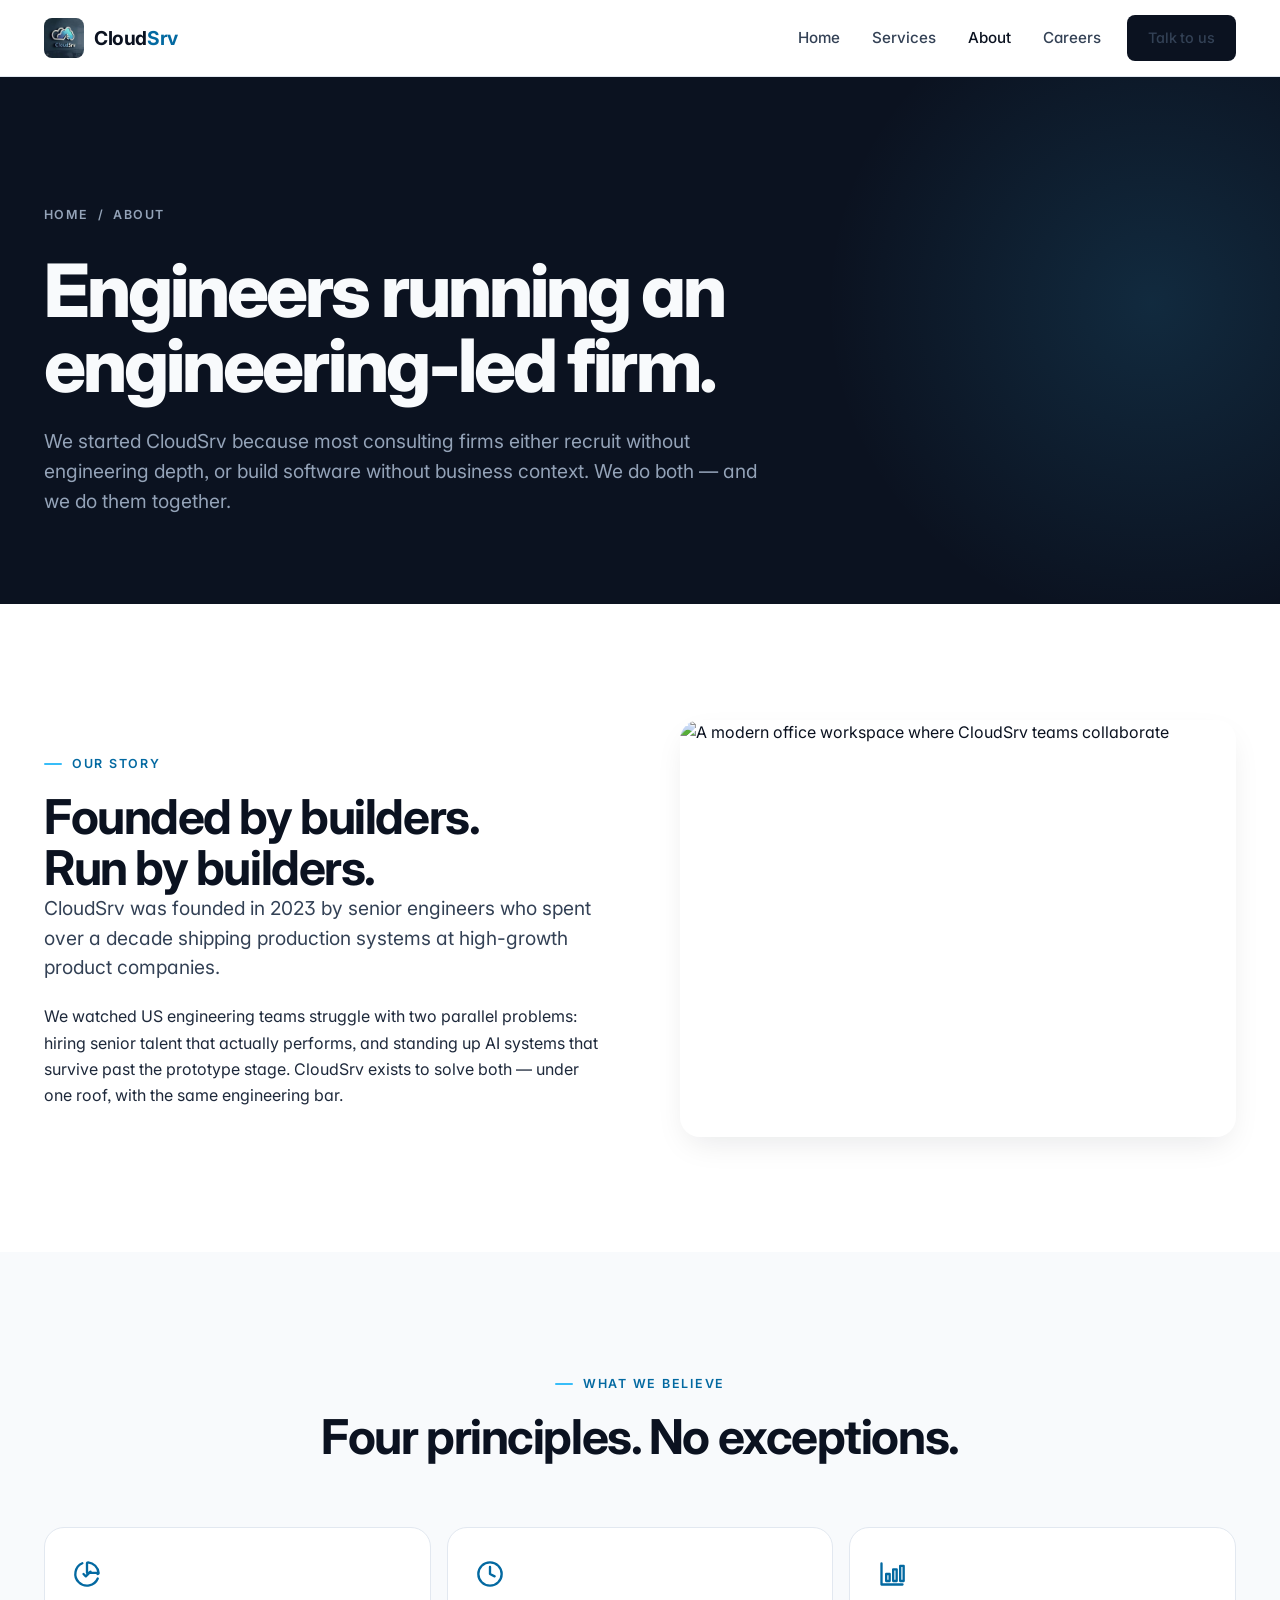
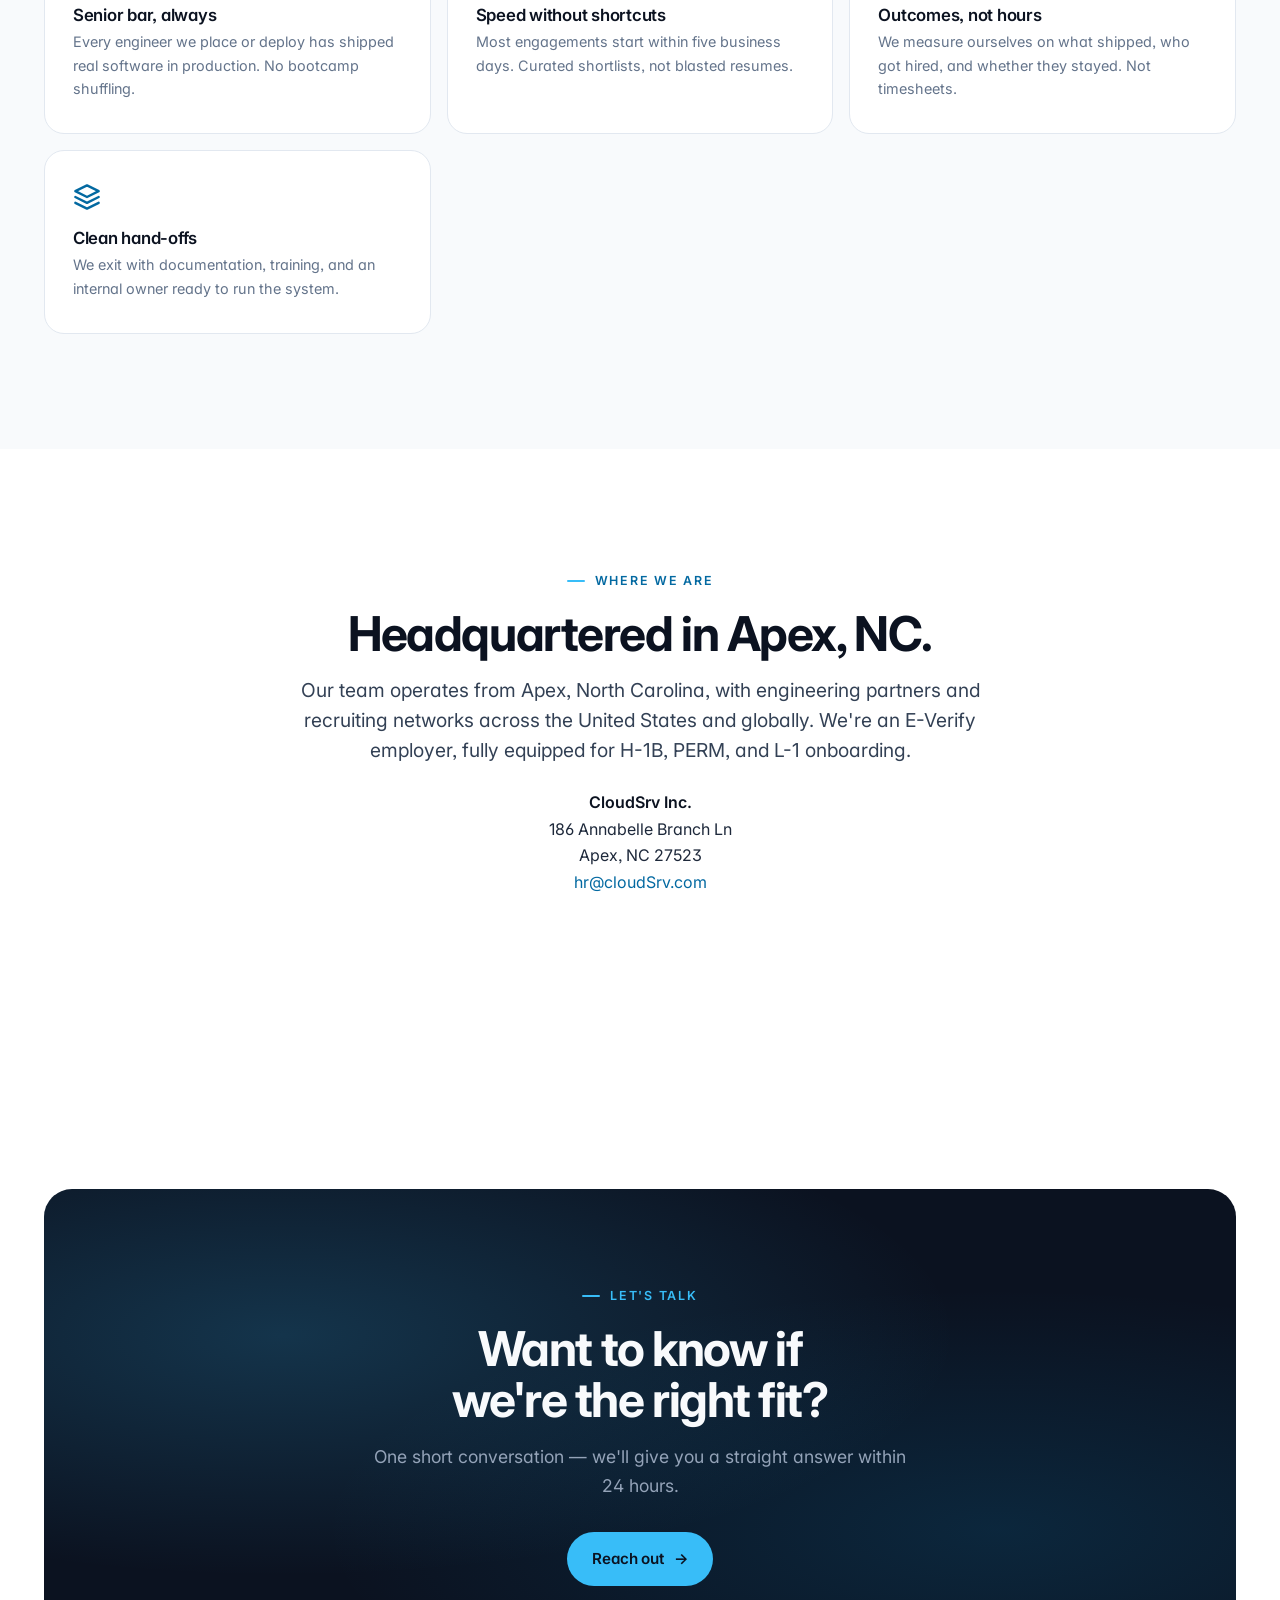
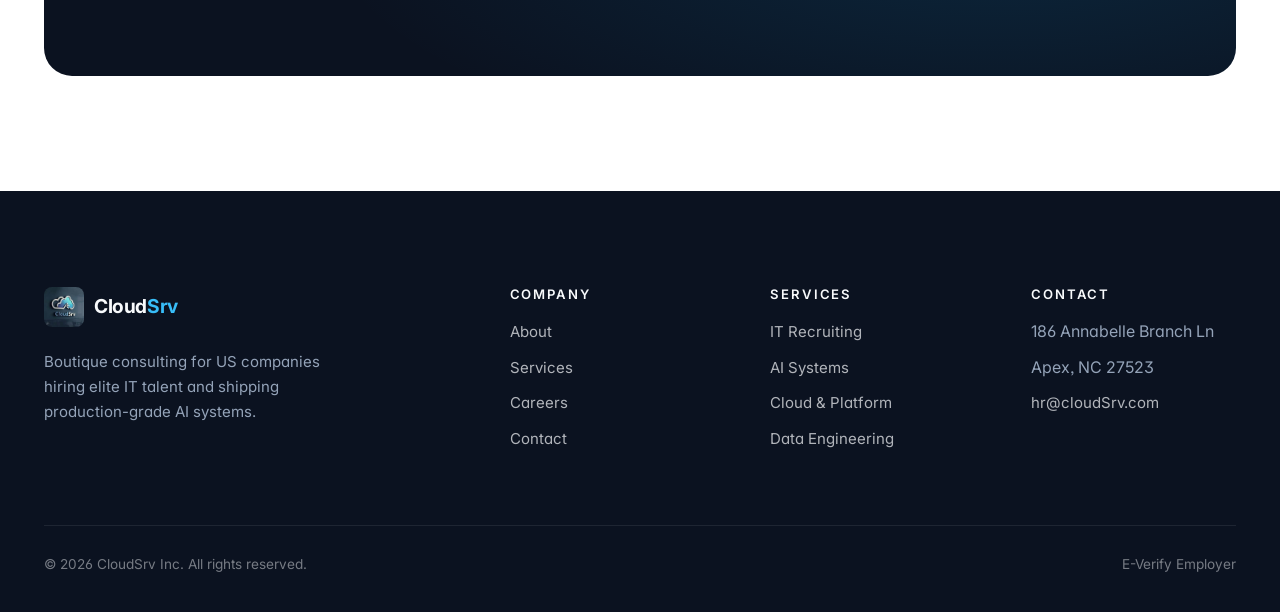
==== commit a1e6a25a: "Slim home page: remove Industries; lighten content to essentials Home is now Hero → Practices → Proc" ====
--- a/aboutus.html
+++ b/aboutus.html
@@ -113,34 +113,11 @@
 
   <section class="section">
     <div class="container">
-      <div class="split">
-        <div>
-          <span class="eyebrow">Where we are</span>
-          <h2>Headquartered in Apex, NC.</h2>
-          <p class="lead" style="margin-bottom:20px;">Our team operates from Apex, North Carolina, with engineering partners and recruiting networks across the United States and globally.</p>
-          <p>We're an E-Verify employer, fully equipped for H-1B, PERM, and L-1 onboarding.</p>
-          <p style="margin-top:24px;"><strong>CloudSrv Inc.</strong><br />Toll Brothers at Weddington<br />186 Annabelle Branch Ln<br />Apex, NC 27523<br /><a href="mailto:hr@cloudSrv.com">hr@cloudSrv.com</a></p>
-        </div>
-        <div>
-          <div class="stats-grid" style="grid-template-columns:repeat(2,1fr);">
-            <div class="stat-block">
-              <div class="num">200<span>+</span></div>
-              <div class="label">Engineers placed</div>
-            </div>
-            <div class="stat-block">
-              <div class="num">12<span>+</span></div>
-              <div class="label">AI systems shipped</div>
-            </div>
-            <div class="stat-block">
-              <div class="num">94<span>%</span></div>
-              <div class="label">12-month retention</div>
-            </div>
-            <div class="stat-block">
-              <div class="num">18 <span>days</span></div>
-              <div class="label">Average time-to-hire</div>
-            </div>
-          </div>
-        </div>
+      <div class="section-head">
+        <span class="eyebrow">Where we are</span>
+        <h2>Headquartered in Apex, NC.</h2>
+        <p class="lead">Our team operates from Apex, North Carolina, with engineering partners and recruiting networks across the United States and globally. We're an E-Verify employer, fully equipped for H-1B, PERM, and L-1 onboarding.</p>
+        <p style="margin-top:24px;"><strong>CloudSrv Inc.</strong><br />186 Annabelle Branch Ln<br />Apex, NC 27523<br /><a href="mailto:hr@cloudSrv.com">hr@cloudSrv.com</a></p>
       </div>
     </div>
   </section>
@@ -191,7 +168,6 @@
       <div>
         <h5>Contact</h5>
         <ul>
-          <li>Toll Brothers at Weddington</li>
           <li>186 Annabelle Branch Ln</li>
           <li>Apex, NC 27523</li>
           <li><a href="mailto:hr@cloudSrv.com">hr@cloudSrv.com</a></li>
